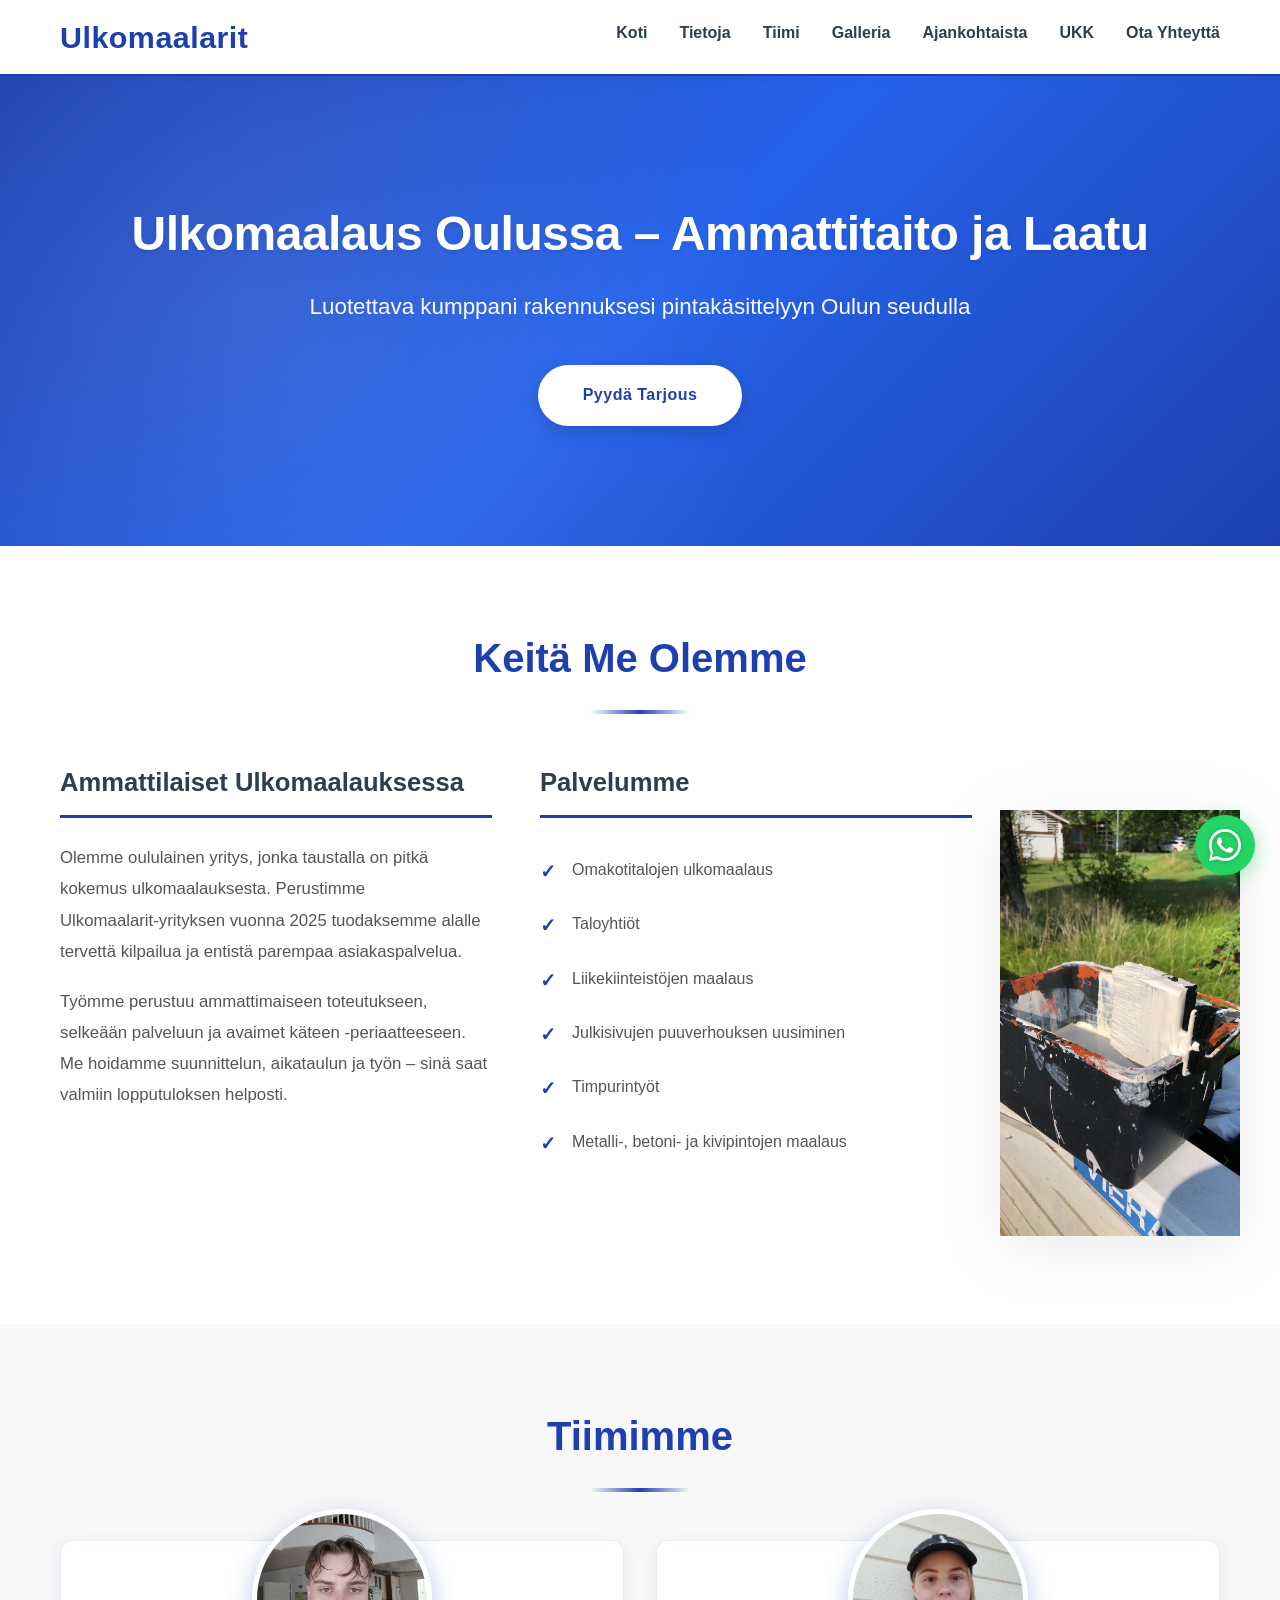
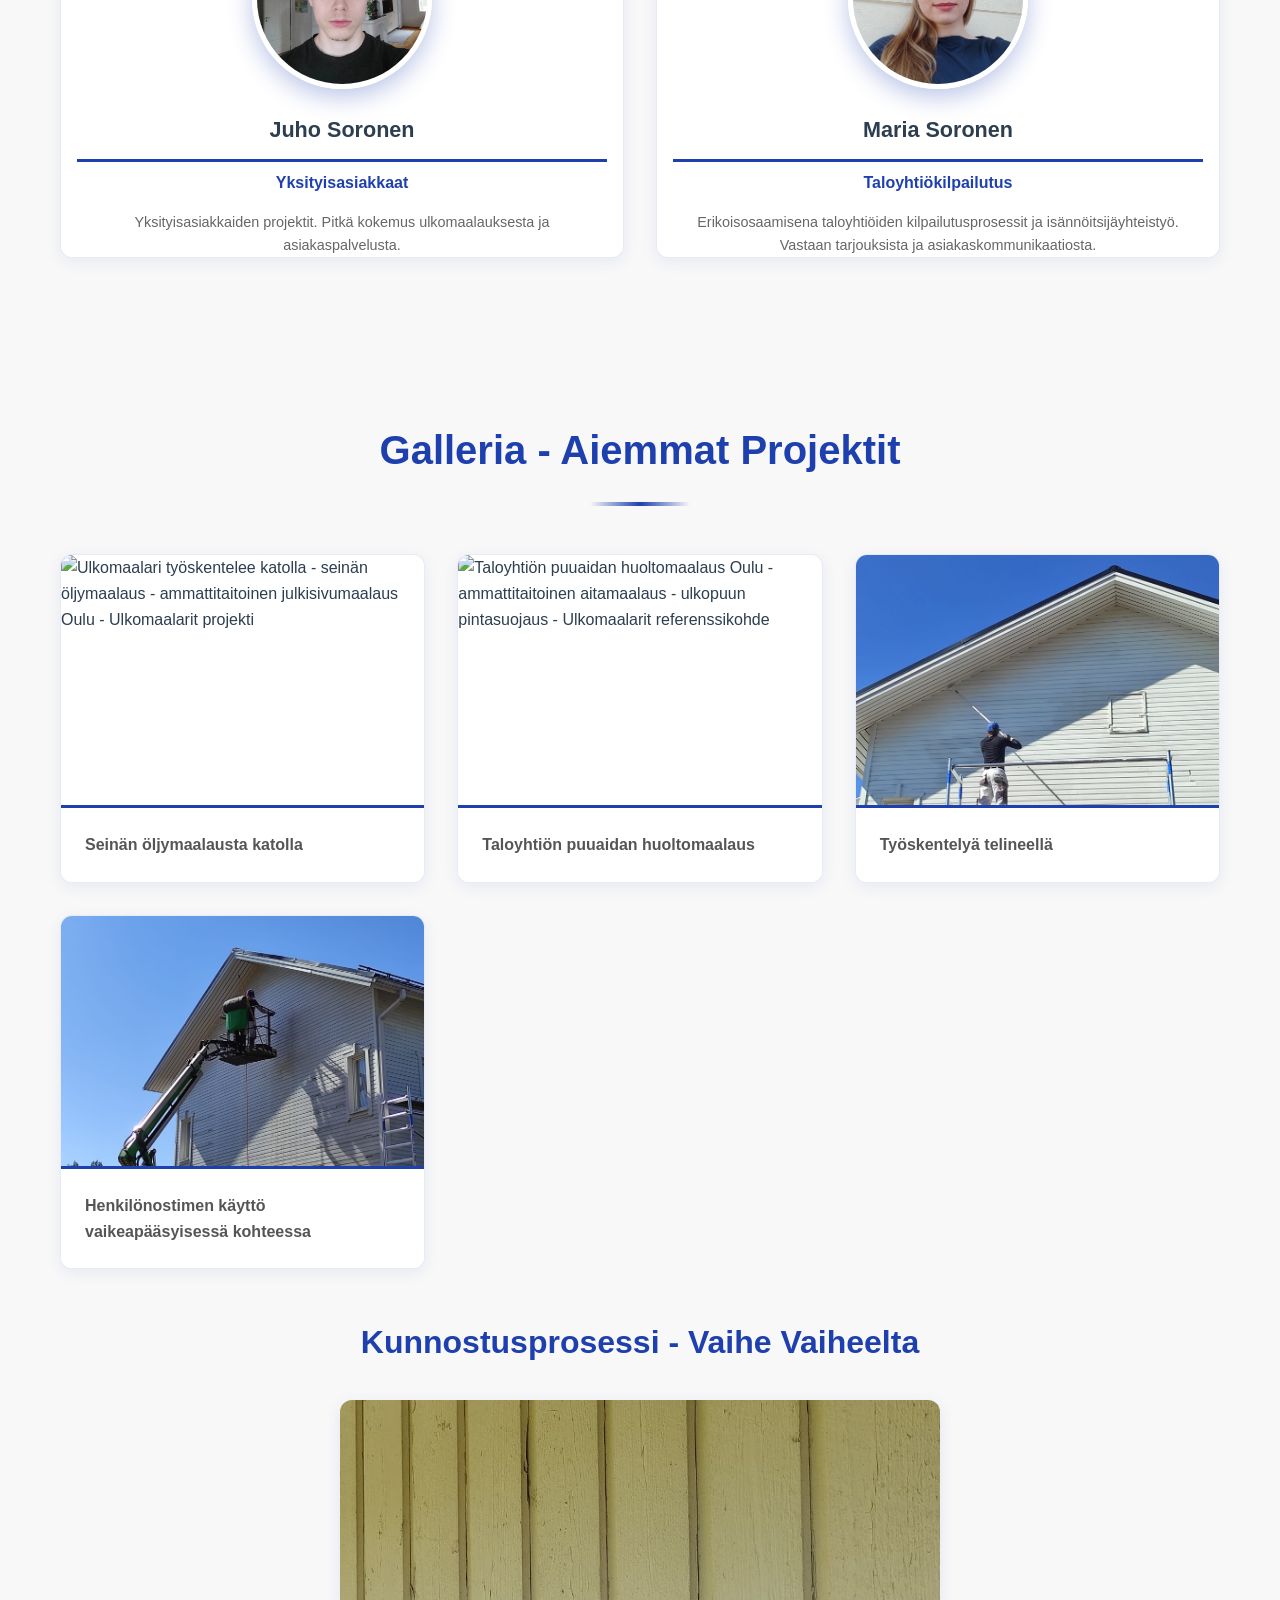
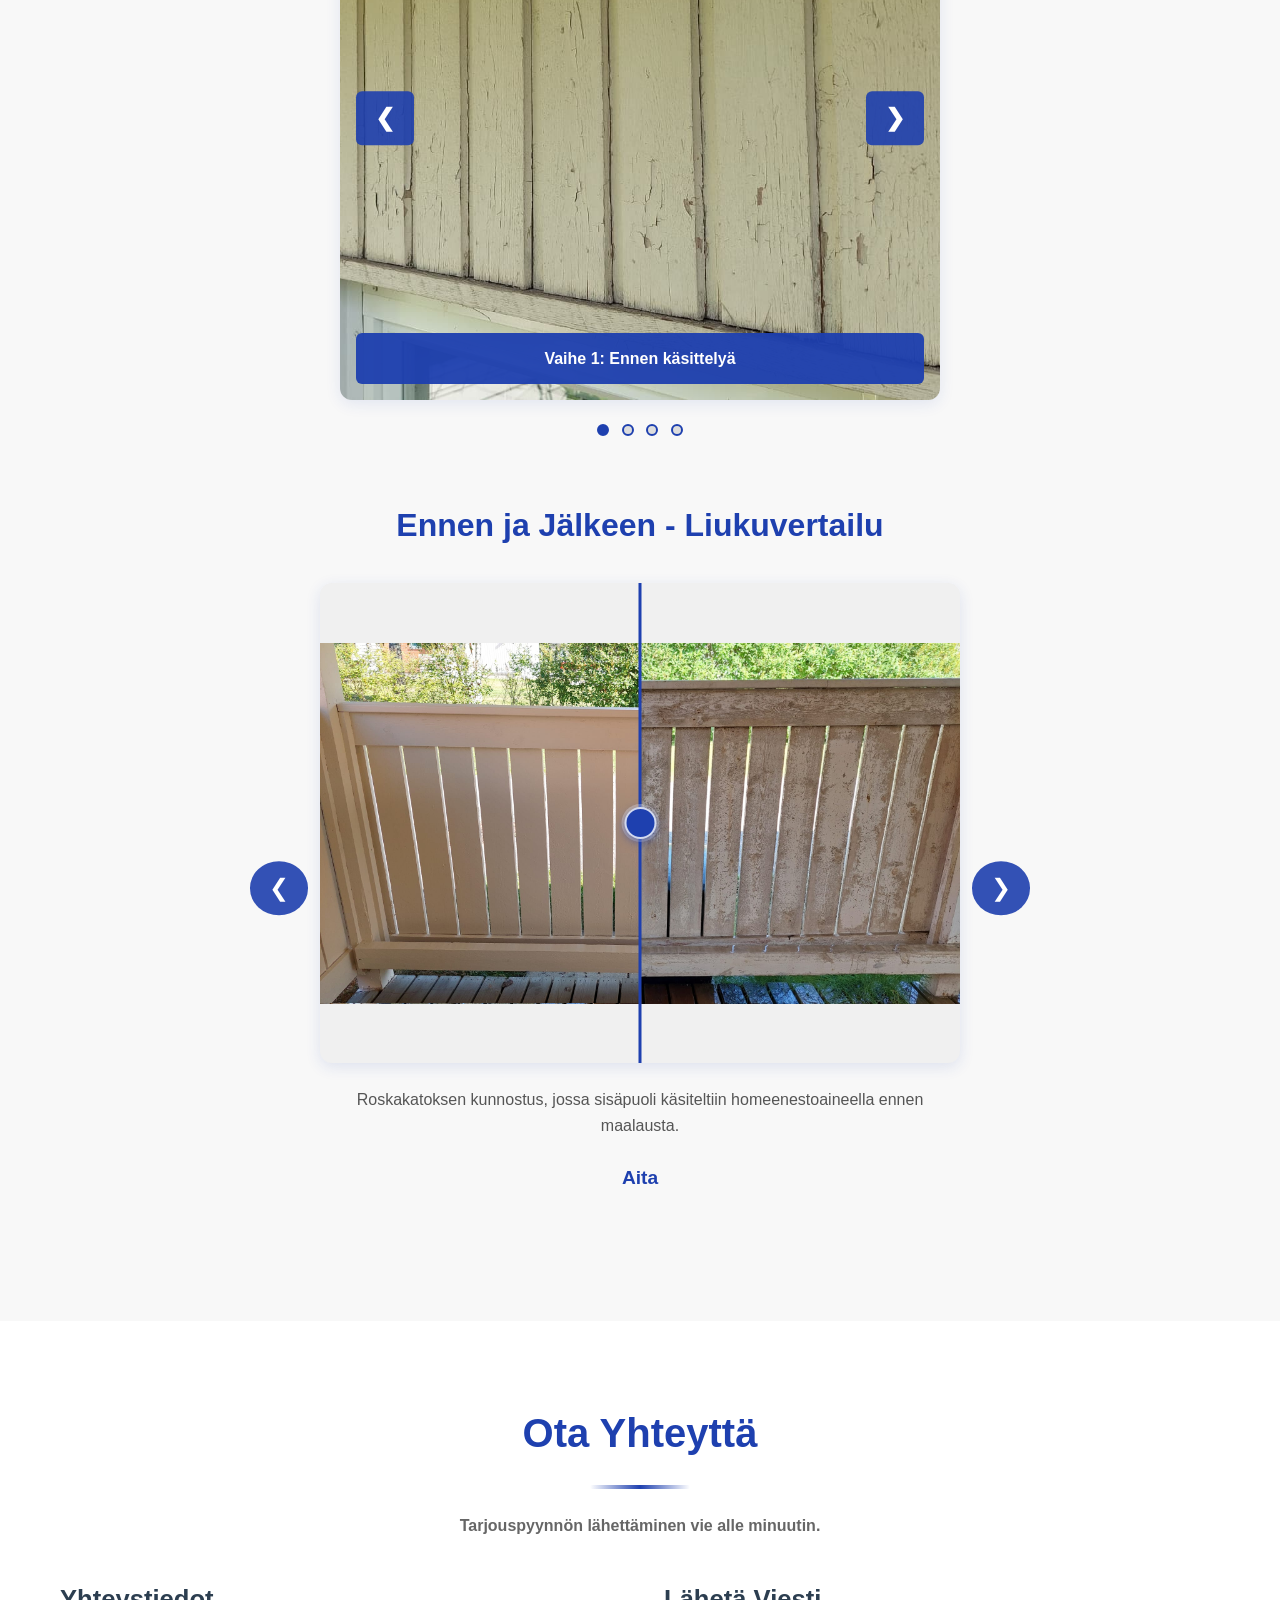
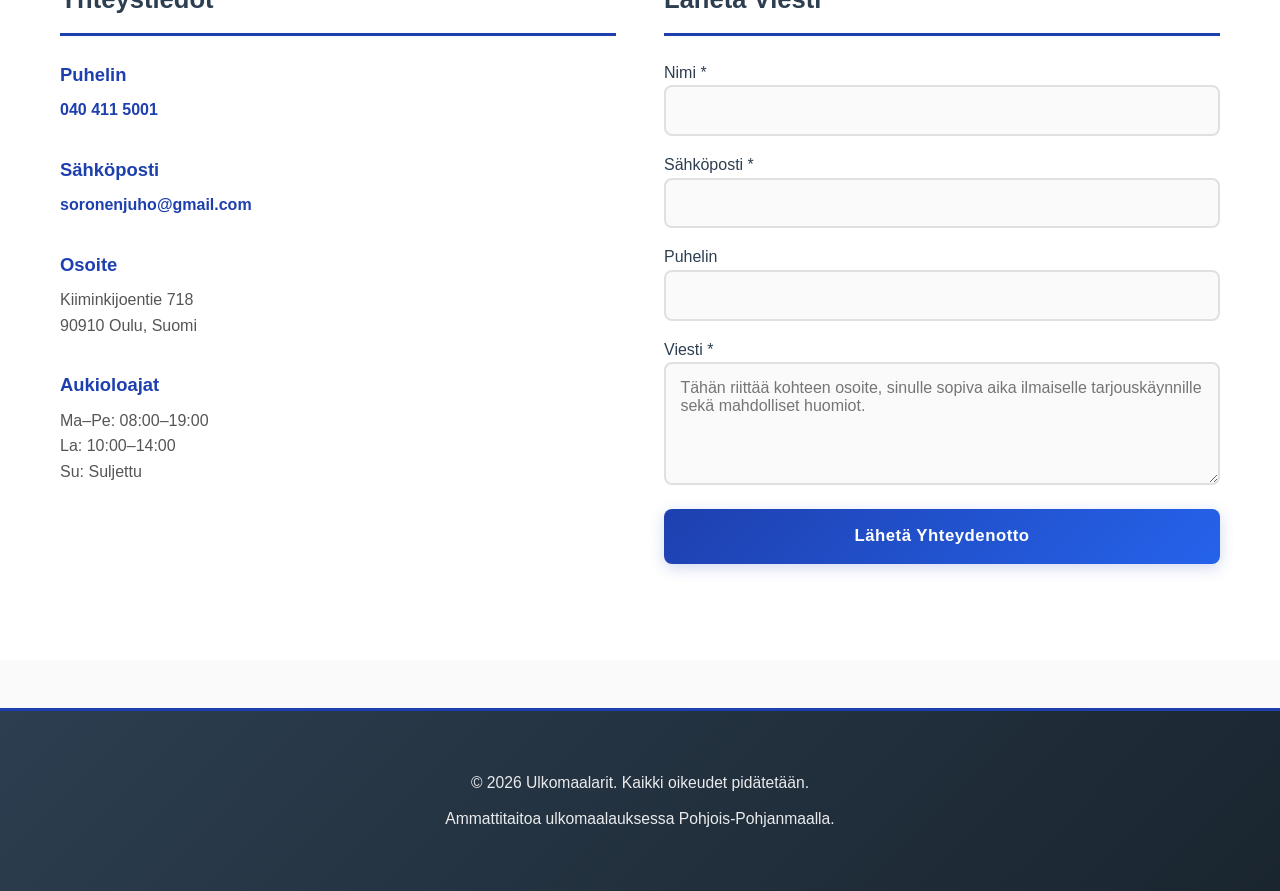
==== index.html @ e6160549 "Korjattu kirjoitusvirhe: Maalataako -> Maalaako UKK-osiossa" ====
<!DOCTYPE html>
<html lang="fi">
<head>
    <meta charset="UTF-8">
    <meta name="viewport" content="width=device-width, initial-scale=1.0">
    <title>Ulkomaalarit | Talon Maalaus Oulu | Julkisivumaalaus</title>
    <meta name="description" content="Ulkomaalarit Oulu - Ammattitaitoista ulkomaalausta omakotitaloihin ja taloyhtiöihin Oulun seudulla. Kilpailukykyiset hinnat ja laadukas työ. Pyydä ilmainen tarjous!">
    <meta name="keywords" content="ulkomaalaus, maalari Oulu, ulkomaalari, taloyhtiö maalaus, omakotitalon maalaus, julkisivumaalaus, maalauspalvelu Oulu, maalausfirma Oulu, ulkomaalaus Oulu">
    <meta name="author" content="Ulkomaalarit">
    <meta name="robots" content="index, follow, max-image-preview:large, max-snippet:-1, max-video-preview:-1">
    <meta name="google-site-verification" content="nfGGqvVDN4IOhtlA4K6mcs__LUqpLYUzoyiDHOkF2hY">
    <link rel="canonical" href="https://ulkomaalarit.fi/">
    
    <!-- Geo Meta Tags -->
    <meta name="geo.region" content="FI-17">
    <meta name="geo.placename" content="Oulu">
    <meta name="geo.position" content="65.0121;25.4651">
    <meta name="ICBM" content="65.0121, 25.4651">
    
    <!-- Open Graph Meta Tags -->
    <meta property="og:locale" content="fi_FI">
    <meta property="og:type" content="website">
    <meta property="og:title" content="Ulkomaalarit Oulu - Ammattitaitoista Ulkomaalausta">
    <meta property="og:description" content="Ammattitaitoista ulkomaalausta omakotitaloihin ja taloyhtiöihin Oulun seudulla. Kilpailukykyiset hinnat, laadukas työ. Pyydä ilmainen tarjous!">
    <meta property="og:url" content="https://ulkomaalarit.fi/">
    <meta property="og:site_name" content="Ulkomaalarit">
    <meta property="og:image" content="https://ulkomaalarit.fi/images/maalaus-maalipurkki.jpeg">
    <meta property="og:image:width" content="1200">
    <meta property="og:image:height" content="630">
    <meta property="og:image:alt" content="Ulkomaalarit - Ammattitaitoista ulkomaalausta Oulun seudulla">
    
    <!-- Twitter Card Meta Tags -->
    <meta name="twitter:card" content="summary_large_image">
    <meta name="twitter:title" content="Ulkomaalarit Oulu - Ammattitaitoista Ulkomaalausta">
    <meta name="twitter:description" content="Ammattitaitoista ulkomaalausta omakotitaloihin ja taloyhtiöihin Oulun seudulla. Kilpailukykyiset hinnat ja laadukas työ.">
    <meta name="twitter:image" content="https://ulkomaalarit.fi/images/maalaus-maalipurkki.jpeg">
    
    <link rel="icon" href="/favicon.ico">
    <link rel="icon" type="image/png" sizes="32x32" href="/favicon-32x32.png">
    <link rel="icon" type="image/png" sizes="16x16" href="/favicon-16x16.png">
    <link rel="apple-touch-icon" href="/apple-touch-icon.png">
    <link rel="manifest" href="/site.webmanifest">
    <link rel="sitemap" type="application/xml" href="/sitemap.xml">
    <link rel="stylesheet" href="styles.css">
    <script type="text/javascript" src="https://cdn.jsdelivr.net/npm/@emailjs/browser@4/dist/email.min.js"></script>

    <script type="application/ld+json">
        {
            "@context": "https://schema.org",
            "@type": "Organization",
            "name": "Ulkomaalarit",
            "url": "https://ulkomaalarit.fi/",
            "logo": "https://ulkomaalarit.fi/favicon.ico",
            "telephone": "+358404115001",
            "address": {
                "@type": "PostalAddress",
                "streetAddress": "Kiiminkijoentie 718",
                "postalCode": "90910",
                "addressLocality": "Oulu",
                "addressCountry": "FI"
            }
        }
    </script>
    
    <!-- FAQ Styles -->
    <style>
        /* Team Member Styles */
        .team-role {
            color: #1E40AF;
            font-weight: 600;
            font-size: 1rem;
            margin: 0.5rem 0;
        }
        
        .team-description {
            color: #666;
            font-size: 0.9rem;
            line-height: 1.6;
            margin-top: 1rem;
            padding: 0 1rem;
        }
        
        /* FAQ Modal Styles */
        .faq-modal {
            position: fixed;
            top: 0;
            left: 0;
            width: 100%;
            height: 100%;
            background: rgba(0, 0, 0, 0.8);
            z-index: 10000;
            display: flex;
            align-items: center;
            justify-content: center;
            padding: 20px;
            overflow-y: auto;
        }
        
        .faq-modal-content {
            position: relative;
            width: 100%;
            max-width: 900px;
            background: white;
            border-radius: 16px;
            max-height: 90vh;
            overflow-y: auto;
        }
        
        .faq-close {
            position: sticky;
            top: 0;
            right: 0;
            float: right;
            background: #1E40AF;
            color: white;
            border: none;
            font-size: 2rem;
            width: 50px;
            height: 50px;
            border-radius: 50%;
            cursor: pointer;
            margin: 20px;
            transition: all 0.3s ease;
            z-index: 1;
        }
        
        .faq-close:hover {
            background: #e67e00;
            transform: rotate(90deg);
        }
        
        .faq {
            background: white;
            padding: 2rem;
        }
        
        .faq h2 {
            text-align: center;
            color: #1a1a1a;
            font-size: 2.5rem;
            margin-bottom: 3rem;
            font-weight: 800;
        }
        
        .faq-container {
            max-width: 100%;
        }
        
        .faq-item {
            background: #f8f9fa;
            border-radius: 12px;
            margin-bottom: 1rem;
            box-shadow: 0 2px 8px rgba(0, 0, 0, 0.1);
            overflow: hidden;
            transition: all 0.3s ease;
        }
        
        .faq-item:hover {
            box-shadow: 0 4px 16px rgba(30, 64, 175, 0.2);
            transform: translateY(-2px);
        }
        
        .faq-question {
            width: 100%;
            background: #f8f9fa;
            border: none;
            padding: 1.5rem 2rem;
            text-align: left;
            cursor: pointer;
            display: flex;
            justify-content: space-between;
            align-items: center;
            font-size: 1.1rem;
            font-weight: 600;
            color: #1a1a1a;
            transition: all 0.3s ease;
        }
        
        .faq-question:hover {
            background: #fff8f0;
        }
        
        .faq-item.active .faq-question {
            background: #1E40AF;
            color: white;
        }
        
        .faq-icon {
            font-size: 1.8rem;
            font-weight: 300;
            color: #1E40AF;
            transition: transform 0.3s ease;
            min-width: 30px;
            text-align: center;
        }
        
        .faq-item.active .faq-icon {
            color: white;
            transform: rotate(180deg);
        }
        
        .faq-answer {
            max-height: 0;
            overflow: hidden;
            transition: max-height 0.4s ease, padding 0.4s ease;
            background: white;
        }
        
        .faq-item.active .faq-answer {
            max-height: 500px;
            padding: 1.5rem 2rem;
            border-top: 2px solid #1E40AF;
        }
        
        .faq-answer p {
            margin: 0;
            color: #444;
            line-height: 1.8;
            font-size: 1rem;
        }
        
        @media (max-width: 768px) {
            .faq-modal-content {
                max-height: 95vh;
            }
            
            .faq h2 {
                font-size: 2rem;
            }
            
            .faq-question {
                padding: 1.2rem 1.5rem;
                font-size: 1rem;
            }
            
            .faq-item.active .faq-answer {
                padding: 1.2rem 1.5rem;
            }
            
            .faq-close {
                width: 40px;
                height: 40px;
                font-size: 1.5rem;
                margin: 15px;
            }
        }
    </style>
    
    <!-- Schema.org Structured Data -->
    <script type="application/ld+json">
    {
      "@context": "https://schema.org",
      "@type": "ProfessionalService",
      "name": "Ulkomaalarit",
      "description": "Ulkomaalaukseen erikoistunut yritys Oulun seudulla. Tarjoamme ammattitaitoista ulkomaalausta omakotitaloihin, liikekiinteistöihin ja taloyhtiöihin.",
      "url": "https://ulkomaalarit.fi",
      "telephone": "+358404115001",
      "email": "soronenjuho@gmail.com",
      "address": {
        "@type": "PostalAddress",
                "streetAddress": "Kiiminkijoentie 718",
                "postalCode": "90910",
        "addressLocality": "Oulu",
        "addressCountry": "FI"
      },
      "geo": {
        "@type": "GeoCoordinates",
        "latitude": "65.0121",
        "longitude": "25.4651"
      },
      "areaServed": {
        "@type": "GeoCircle",
        "geoMidpoint": {
          "@type": "GeoCoordinates",
          "latitude": "65.0121",
          "longitude": "25.4651"
        },
        "geoRadius": "50000"
      },
      "priceRange": "3000-8000 EUR",
      "paymentAccepted": "Käteinen, Lasku",
      "currenciesAccepted": "EUR",
      "openingHoursSpecification": [
        {
          "@type": "OpeningHoursSpecification",
          "dayOfWeek": ["Monday", "Tuesday", "Wednesday", "Thursday", "Friday"],
          "opens": "08:00",
          "closes": "19:00"
        },
        {
          "@type": "OpeningHoursSpecification",
          "dayOfWeek": "Saturday",
          "opens": "10:00",
          "closes": "14:00"
        }
      ],
      "hasOfferCatalog": {
        "@type": "OfferCatalog",
        "name": "Maalauspalvelut",
        "itemListElement": [
          {
            "@type": "Offer",
            "price": "3000-8000",
            "priceCurrency": "EUR",
            "availability": "https://schema.org/InStock",
            "priceSpecification": {
              "@type": "PriceSpecification",
              "price": "3000-8000",
              "priceCurrency": "EUR"
            },
            "itemOffered": {
              "@type": "Service",
              "name": "Omakotitalojen ulkomaalaus",
              "description": "Ammattitaitoista ulkomaalausta omakotitaloihin. Hinta riippuu talon koosta ja pintamateriaalista. Sisältää pinnan valmistelun, pohjustuksen ja maalauksen.",
              "provider": {
                "@type": "ProfessionalService",
                "name": "Ulkomaalarit"
              }
            }
          },
          {
            "@type": "Offer",
            "availability": "https://schema.org/InStock",
            "itemOffered": {
              "@type": "Service",
              "name": "Taloyhtiöiden ulkomaalaus",
              "description": "Kilpailukykyiset tarjoukset taloyhtiöille. Osallistumme isännöitsijöiden kilpailutuksiin ja hoidamme kaikki tarvittavat dokumentit.",
              "provider": {
                "@type": "ProfessionalService",
                "name": "Ulkomaalarit"
              }
            }
          },
          {
            "@type": "Offer",
            "availability": "https://schema.org/InStock",
            "itemOffered": {
              "@type": "Service",
              "name": "Liikekiinteistöjen maalaus",
              "description": "Ulkomaalauspalvelut liikekiinteistöille. Nopea ja ammattitaitoinen toteutus.",
              "provider": {
                "@type": "ProfessionalService",
                "name": "Ulkomaalarit"
              }
            }
          },
          {
            "@type": "Offer",
            "availability": "https://schema.org/InStock",
            "itemOffered": {
              "@type": "Service",
              "name": "Julkisivujen puuverhouksen uusiminen",
              "description": "Julkisivuverhouksen uusiminen ja maalaus. Timpurintyöt ja maalaus samasta yrityksestä.",
              "provider": {
                "@type": "ProfessionalService",
                "name": "Ulkomaalarit"
              }
            }
          },
          {
            "@type": "Offer",
            "availability": "https://schema.org/InStock",
            "itemOffered": {
              "@type": "Service",
              "name": "Timpurintyöt",
              "description": "Timpurintyöt ulkomaalausprojekteissa - laudoitukset, korjaukset ja kunnostukset.",
              "provider": {
                "@type": "ProfessionalService",
                "name": "Ulkomaalarit"
              }
            }
          }
        ]
      },
      "knowsAbout": [
        "Ulkomaalaus",
        "Julkisivumaalaus",
        "Taloyhtiömaalaus",
        "Öljymaalaus",
        "Pintakäsittely",
        "Timpurintyöt",
        "Puuverhouksen uusiminen"
      ],
      "founder": {
        "@type": "Person",
        "name": "Juho Soronen"
      },
      "foundingDate": "2025",
      "slogan": "Ammattitaito ja Laatu Ulkomaalauksessa"
    }
    </script>

    <!-- FAQ Schema -->
    <script type="application/ld+json">
    {
      "@context": "https://schema.org",
      "@type": "FAQPage",
      "mainEntity": [
        {
          "@type": "Question",
          "name": "Paljonko ulkomaalaus maksaa Oulussa?",
          "acceptedAnswer": {
            "@type": "Answer",
            "text": "Omakotitalon ulkomaalaus maksaa tyypillisesti 3000-8000 euroa Oulun seudulla, riippuen talon koosta, pintamateriaalista ja työn laajuudesta. Tarjoamme kilpailukykyisiä hintoja ilman tinkimistä laadusta. Pyydä ilmainen tarjous sivustomme kautta."
          }
        },
        {
          "@type": "Question",
          "name": "Miksi valita Ulkomaalarit maalausfirmaksi?",
                    "acceptedAnswer": {
                        "@type": "Answer",
                        "text": "Kun valitset meidät, valitset kokeneet maalarit. Olemme kaikki maalanneet useita vuosia kohteita ympäri Suomen, ymmärrämme kuinka toteuttaa vaikeimmatkin projektit ja haluamme henkilökohtaisesti onnistua jokaisessa urakassa. Haluamme olla yksinkertaisesti paras vaihtoehto."
                    }
        },
        {
          "@type": "Question",
          "name": "Kuinka kauan omakotitalon ulkomaalaus kestää?",
          "acceptedAnswer": {
            "@type": "Answer",
            "text": "Keskikokoisen omakotitalon ulkomaalaus kestää tyypillisesti 3-7 päivää riippuen pintakäsittelyn tarpeesta, säästä ja talon koosta. Aikataulu sisältää pinnan valmistelun, pohjustuksen ja maalauskäsittelyt. Kerromme tarkan aikataulun tarjousvaiheessa."
          }
        },
        {
          "@type": "Question",
          "name": "Milloin on paras aika tehdä ulkomaalaus?",
          "acceptedAnswer": {
            "@type": "Answer",
            "text": "Paras aika ulkomaalaukselle on touko-syyskuu, kun lämpötila on yli +5°C ja sää on kuiva. Oulussa kesäkuusta elokuuhun on ihanteellinen ajanjakso. Varaamalla ajoissa voit varmistaa paikan haluamanasi ajankohtana."
          }
        },
        {
          "@type": "Question",
          "name": "Toimitteko Oulun ulkopuolella?",
                    "acceptedAnswer": {
                        "@type": "Answer",
                        "text": "Toimimme pääasiassa Oulun seudulla ja keskitymme noin 50 km säteelle Oulusta, mutta teemme poikkeuksia tapauskohtaisesti. Ota yhteyttä, niin katsotaan onnistuuko projekti myös kauempana."
                    }
        },
        {
          "@type": "Question",
          "name": "Onko tarjous ja mittauskäynti maksullinen?",
          "acceptedAnswer": {
            "@type": "Answer",
            "text": "Ei. Tarjoamme ilmaisen mittauskäynnin ja tarjouksen kaikille asiakkaille Oulun seudulla. Tarjouspyyntö sivustomme kautta vie vain minuutin, jonka jälkeen sovimme maksuttoman käynnin kohteeseen."
          }
        },
        {
          "@type": "Question",
          "name": "Mitä palveluita Ulkomaalarit tarjoaa?",
          "acceptedAnswer": {
            "@type": "Answer",
            "text": "Tarjoamme omakotitalojen ulkomaalausta, liikekiinteistöjen maalausta, puurakenteiden maalausta, julkisivujen puuverhouksen uusimista sekä timpurintöitä. Erikoisalaamme on ulkomaalaus Oulun seudulla, ja hoidamme kaiken pienten kohteiden suuriin projekteihin."
          }
        },
        {
          "@type": "Question",
          "name": "Maalataako Ulkomaalarit myös taloyhtiöitä?",
          "acceptedAnswer": {
            "@type": "Answer",
            "text": "Kyllä. Osallistumme mielellämme taloyhtiöiden kilpailutuksiin ja hoidamme isommatkin kohteet ammattitaidolla. Tiimimme koko on joustavasti 3-6 työntekijää projektin mukaan, joten pystymme vastaamaan sekä pieniin että suuriin projekteihin."
          }
        }
      ]
    }
    </script>
</head>
<body>
    <header class="header">
        <div class="container">
            <h1 class="logo">Ulkomaalarit</h1>
            <button class="mobile-menu-toggle" aria-label="Avaa valikko">
                <span></span>
                <span></span>
                <span></span>
            </button>
            <nav class="nav">
                <a href="#home">Koti</a>
                <a href="#about">Tietoja</a>
                <a href="#team">Tiimi</a>
                <a href="#gallery">Galleria</a>
                <a href="#" id="news-trigger">Ajankohtaista</a>
                <a href="#" id="faq-trigger">UKK</a>
                <a href="#contact">Ota Yhteyttä</a>
            </nav>
        </div>
    </header>

    <section id="home" class="hero">
        <div class="container">
            <h2>Ulkomaalaus Oulussa – Ammattitaito ja Laatu</h2>
            <p>Luotettava kumppani rakennuksesi pintakäsittelyyn Oulun seudulla</p>
            <a href="#contact" class="cta-button">Pyydä Tarjous</a>
        </div>
    </section>

    <!-- About Section -->
    <section id="about" class="about">
        <div class="container">
            <h2>Keitä Me Olemme</h2>
            <div class="about-content">
                <div>
                    <h3>Ammattilaiset Ulkomaalauksessa</h3>
                    <p>Olemme oululainen yritys, jonka taustalla on pitkä kokemus ulkomaalauksesta. Perustimme Ulkomaalarit‑yrityksen vuonna 2025 tuodaksemme alalle tervettä kilpailua ja entistä parempaa asiakaspalvelua.</p>
                    <p>Työmme perustuu ammattimaiseen toteutukseen, selkeään palveluun ja avaimet käteen ‑periaatteeseen. Me hoidamme suunnittelun, aikataulun ja työn – sinä saat valmiin lopputuloksen helposti.</p>
                </div>
                <div class="services">
                    <h3>Palvelumme</h3>
                    <ul>
                        <li>Omakotitalojen ulkomaalaus</li>
                        <li>Taloyhtiöt</li>
                        <li>Liikekiinteistöjen maalaus</li>
                        <li>Julkisivujen puuverhouksen uusiminen</li>
                        <li>Timpurintyöt</li>
                        <li>Metalli-, betoni- ja kivipintojen maalaus</li>
                    </ul>
                </div>
                <div class="paint-can">
                    <a href="#gallery">
                        <img src="images/maalaus-maalipurkki.jpeg" alt="Ammattimaalarin työkalut - ulkomaalaus Oulu - laadukkaat maalaustuotteet ja työvälineet">
                    </a>
                </div>
            </div>
        </div>
    </section>

    <!-- Team Section -->
    <section id="team" class="team">
        <div class="container">
            <h2>Tiimimme</h2>
            <div class="team-grid">
                <div class="team-member">
                    <img src="images/maalaus-juho-profiilikuva.jpeg" alt="Juho Soronen - Ulkomaalarit työmääpäällikkö - ammattimaalari Oulu - yksityisasiakkaiden ulkomaalauspalvelut">
                    <h3>Juho Soronen</h3>
                    <p class="team-role">Yksityisasiakkaat</p>
                    <p class="team-description">Yksityisasiakkaiden projektit. Pitkä kokemus ulkomaalauksesta ja asiakaspalvelusta.</p>
                </div>
                <div class="team-member">
                    <img src="images/maalaus-maria-profiilikuva.jpeg" alt="Maria Soronen - taloyhtiöiden kilpailutusasiantuntija - isännöitsijäpalvelut Oulu">
                    <h3>Maria Soronen</h3>
                    <p class="team-role">Taloyhtiökilpailutus</p>
                    <p class="team-description">Erikoisosaamisena taloyhtiöiden kilpailutusprosessit ja isännöitsijäyhteistyö. Vastaan tarjouksista ja asiakaskommunikaatiosta.</p>
                </div>
            </div>
        </div>
    </section>

    <!-- Gallery Section -->
    <section id="gallery" class="gallery">
        <div class="container">
            <h2>Galleria - Aiemmat Projektit</h2>
            <div class="gallery-grid">
                <div class="gallery-item">
                    <img src="images/maalaus-oljymalaus-katolla.jpg" alt="Ulkomaalari työskentelee katolla - seinän öljymaalaus - ammattitaitoinen julkisivumaalaus Oulu - Ulkomaalarit projekti">
                    <p>Seinän öljymaalausta katolla</p>
                </div>
                <div class="gallery-item">
                    <img src="images/maalaus-taloyhtion-aita.jpg" alt="Taloyhtiön puuaidan huoltomaalaus Oulu - ammattitaitoinen aitamaalaus - ulkopuun pintasuojaus - Ulkomaalarit referenssikohde">
                    <p>Taloyhtiön puuaidan huoltomaalaus</p>
                </div>
                <div class="gallery-item">
                    <img src="images/maalaus-tyoskentely-teline.jpeg" alt="Ulkomaalaus telinetyöskentely - ammattimainen julkisivun maalaus - työturvallisuus ulkomaalauksessa Oulu - Ulkomaalarit ammattilaiset">
                    <p>Työskentelyä telineellä</p>
                </div>
                <div class="gallery-item">
                    <img src="images/maalaus-tyoskentely-henkilonostin.jpeg" alt="Henkilönostimen käyttö ulkomaalauksessa - vaikeaselitteisten kohteiden maalaus Oulu - korkeiden julkisivujen maalauspalvelu - Ulkomaalarit erikoisosaaminen">
                    <p>Henkilönostimen käyttö vaikeapääsyisessä kohteessa</p>
                </div>
            </div>
            
            <!-- Before and After Section -->
            <h3 style="text-align: center; color: #1E40AF; font-size: 2rem; margin-top: 3rem; margin-bottom: 2rem; font-weight: 800;">Kunnostusprosessi - Vaihe Vaiheelta</h3>
            <div class="image-carousel">
                <div class="carousel-container">
                    <img src="images/maalaus-vaihe1.jpeg" alt="Ennen ulkomaalausta - julkisivun alkutila - kuluneet pintamateriaalit - ulkomaalauskunnostus Oulu vaihe 1" class="carousel-image active">
                    <img src="images/maalaus-vaihe2.jpeg" alt="Pinnan hiominen ulkomaalauksessa - julkisivun esikäsittely - pintavalmistelu maalaria varten Oulu - ammattitaitoinen pintatyö" class="carousel-image">
                    <img src="images/maalaus-vaihe3.jpeg" alt="Pohjamaalaus ulkoseinälle - julkisivun pohjustus - ammattitaitoinen maalaustyö Oulu - kestävä pintasuojaus" class="carousel-image">
                    <img src="images/maalaus-vaihe4.jpeg" alt="Valmis ulkomaalaustyö - viimeistelty julkisivu - laadukas lopputulos - ammattimaalarin työ Oulu - Ulkomaalarit referenssikohde" class="carousel-image">
                    <div class="carousel-label" id="carouselLabel">Vaihe 1: Ennen käsittelyä</div>
                </div>
                <button class="carousel-button prev" onclick="changeImage(-1)">&#10094;</button>
                <button class="carousel-button next" onclick="changeImage(1)">&#10095;</button>
                <div class="carousel-dots">
                    <span class="dot active" onclick="goToImage(0)"></span>
                    <span class="dot" onclick="goToImage(1)"></span>
                    <span class="dot" onclick="goToImage(2)"></span>
                    <span class="dot" onclick="goToImage(3)"></span>
                </div>
            </div>

            <script>
                let currentImageIndex = 0;
                const images = document.querySelectorAll('.carousel-image');
                const dots = document.querySelectorAll('.dot');
                const labels = ['Vaihe 1: Ennen käsittelyä', 'Vaihe 2: Hiomisen jälkeen', 'Vaihe 3: Pohjamaalaus', 'Vaihe 4: Viimeistelty tulos'];

                function showImage(index) {
                    if (index >= images.length) currentImageIndex = 0;
                    if (index < 0) currentImageIndex = images.length - 1;
                    
                    images.forEach(img => img.classList.remove('active'));
                    dots.forEach(dot => dot.classList.remove('active'));
                    
                    images[currentImageIndex].classList.add('active');
                    dots[currentImageIndex].classList.add('active');
                    document.getElementById('carouselLabel').textContent = labels[currentImageIndex];
                }

                function changeImage(n) {
                    currentImageIndex += n;
                    showImage(currentImageIndex);
                }

                function goToImage(n) {
                    currentImageIndex = n;
                    showImage(currentImageIndex);
                }
            </script>

            <h3 style="text-align: center; color: #1E40AF; font-size: 2rem; margin-top: 4rem; margin-bottom: 2rem; font-weight: 800;">Ennen ja Jälkeen - Liukuvertailu</h3>
            <div class="slider-carousel-wrapper">
                <div class="slider-carousel" id="sliderCarousel">
                    <div class="carousel-slider-item active" data-before="images/maalaus-aita-ennen.jpeg" data-after="images/maalaus-aita-jalkeen.jpeg" data-label="Aita">
                        <div class="before-after-slider" id="slider-0">
                            <img src="images/maalaus-aita-ennen.jpeg" alt="Ennen maalausta - roskakatoksen vanha pintamateriaali - kuluneet puuosat - homevahinko - Oulu ulkomaalauskunnostuskohde" class="img-before">
                            <img src="images/maalaus-aita-jalkeen.jpeg" alt="Jälkeen maalauksen - roskakatoksen uusi pintamaalaus - homeenestoaineella käsitelty - ammattitaitoinen ulkomaalaus Oulu - Ulkomaalarit" class="img-after">
                            <div class="slider-divider">
                                <div class="divider-line"></div>
                                <div class="divider-ball"></div>
                            </div>
                        </div>
                        <p class="slider-description">Roskakatoksen kunnostus, jossa sisäpuoli käsiteltiin homeenestoaineella ennen maalausta.</p>
                    </div>
                    <div class="carousel-slider-item" data-before="images/maalaus-julkisivulauta-ennen.jpeg" data-after="images/maalaus-julkisivulauta-jalkeen.jpeg" data-label="Julkisivulauta">
                        <div class="before-after-slider" id="slider-1">
                            <img src="images/maalaus-julkisivulauta-ennen.jpeg" alt="Ennen - vanhat kuluneet julkisivulaudat - vaurioitunut puupinta - kunnostusta tarvitseva seinä - ulkomaalausremontti Oulu" class="img-before">
                            <img src="images/maalaus-julkisivulauta-jalkeen.jpeg" alt="Jälkeen - uudet julkisivulaudat - pohjamaalattu seinä - ammattitimpurin ja maalarin yhteistyö - laadukas lopputulos Oulu Ulkomaalarit" class="img-after">
                            <div class="slider-divider">
                                <div class="divider-line"></div>
                                <div class="divider-ball"></div>
                            </div>
                        </div>
                        <p class="slider-description">Timpuri vaihtoi vanhat, kuluneet julkisivulaudat uusiin. Seinä pohjamaalattiin huolellisesti ja lopuksi maalattiin viimeinen kerros.</p>
                    </div>
                    <div class="carousel-slider-item" data-before="images/maalaus-musta-oljymalaus-ennen.jpeg" data-after="images/maalaus-musta-oljymalaus-jalkeen.jpeg" data-label="Öljymaalaus">
                        <div class="before-after-slider" id="slider-2">
                            <img src="images/maalaus-musta-oljymalaus-ennen.jpeg" alt="Ennen - liituuntunut ja hilseillään maalipinta - heltevaurioitunut ulkoseinä - pintaremontti tarve Oulu - ammattimaalarin arvio" class="img-before">
                            <img src="images/maalaus-musta-oljymalaus-jalkeen.jpeg" alt="Jälkeen - uusi öljymaalipinta - skrapattu ja pestty homepesuaineella - kestävä ammattilaatuinen ulkomaalaus Oulu - Ulkomaalarit erikoisosaaminen" class="img-after">
                            <div class="slider-divider">
                                <div class="divider-line"></div>
                                <div class="divider-ball"></div>
                            </div>
                        </div>
                        <p class="slider-description">Seinä oli maalattu helteellä noin viisi vuotta sitten, mikä johti maalin liituuntumiseen ja hilseilyyn. Pinta skrapattiin huolellisesti, pestiin homepesuaineella ja maalattiin öljymaalilla.</p>
                    </div>
                </div>
                <button class="carousel-slider-button prev" onclick="changeSliderImage(-1)">&#10094;</button>
                <button class="carousel-slider-button next" onclick="changeSliderImage(1)">&#10095;</button>
                <div class="carousel-slider-label" id="sliderLabel">Aita</div>
            </div>

            <script>
                let currentSliderIndex = 0;
                const sliderItems = document.querySelectorAll('.carousel-slider-item');
                const allSliders = document.querySelectorAll('.before-after-slider');

                function initializeSlider(slider) {
                    const afterImg = slider.querySelector('.img-after');
                    const divider = slider.querySelector('.slider-divider');
                    let isDragging = false;

                    function updateSliderPosition(clientX) {
                        const rect = slider.getBoundingClientRect();
                        const x = clientX - rect.left;
                        const percent = Math.max(0, Math.min(100, (x / rect.width) * 100));
                        
                        afterImg.style.clipPath = `inset(0 ${100 - percent}% 0 0)`;
                        divider.style.left = percent + '%';
                    }

                    slider.addEventListener('mousedown', function(e) {
                        isDragging = true;
                        slider.style.cursor = 'grabbing';
                        updateSliderPosition(e.clientX);
                    });

                    document.addEventListener('mouseup', function() {
                        if (isDragging) {
                            isDragging = false;
                            slider.style.cursor = 'grab';
                        }
                    });

                    slider.addEventListener('mousemove', function(e) {
                        if (!isDragging) return;
                        e.preventDefault();
                        updateSliderPosition(e.clientX);
                    });

                    slider.addEventListener('touchstart', function(e) {
                        isDragging = true;
                        updateSliderPosition(e.touches[0].clientX);
                    });

                    slider.addEventListener('touchmove', function(e) {
                        if (!isDragging) return;
                        e.preventDefault();
                        updateSliderPosition(e.touches[0].clientX);
                    });

                    slider.addEventListener('touchend', function() {
                        isDragging = false;
                    });

                    afterImg.style.clipPath = 'inset(0 50% 0 0)';
                }

                function showSliderImage(index) {
                    if (index >= sliderItems.length) currentSliderIndex = 0;
                    if (index < 0) currentSliderIndex = sliderItems.length - 1;

                    sliderItems.forEach(item => item.classList.remove('active'));
                    sliderItems[currentSliderIndex].classList.add('active');
                    document.getElementById('sliderLabel').textContent = sliderItems[currentSliderIndex].dataset.label;
                }

                function changeSliderImage(n) {
                    currentSliderIndex += n;
                    showSliderImage(currentSliderIndex);
                }

                // Initialize all sliders
                allSliders.forEach(slider => {
                    initializeSlider(slider);
                });
            </script>
        </div>
    </section>

    <!-- News Modal -->
    <div id="news-modal" class="faq-modal" style="display: none;">
        <div class="faq-modal-content news-modal-wide">
            <button class="faq-close news-close">&times;</button>
            <section id="news" class="news">
        <div class="container">
            <h2>Ajankohtaista</h2>
            <div class="news-grid">
                <div class="news-item">
                    <h3>Tavoitteena tuoda lisää kilpailua alalle</h3>
                    <p class="news-date">Missiomme</p>
                    <p>Tavoitteemme on tuoda lisää kilpailua alalle tarjoamalla reilua ja läpinäkyvää hinnoittelua. Laadukas ulkomaalaus ei ole, eikä sitä pitäisi hinnoitella ylellisyytenä.</p>
                </div>
                <div class="news-item">
                    <h3>Miten tarjoamme kilpailukykyisen hinnan?</h3>
                    <p class="news-date">Yritysmallimme</p>
                    <p>Uudenlainen yritysmallimme pohjautuu kevyeen organisaatioon ilman kalliita toimistotiloja tai raskasta hallinnollista taakkaa. Toimimme suorassa yhteydessä asiakkaisiin, mikä vähentää välikäsiä ja turhaa byrokratiaa. Kokenut maalaustahtimme ja välitön kommunikointi asiakkalta maalarille mahdollistaa nopean reagoinnin ja kilpailukykyisen hinnoittelun tinkimättä työn laadusta tai ammattitaidosta.</p>
                </div>
                <div class="news-item">
                    <h3>Joustava tiimimme</h3>
                    <p class="news-date">Kapasiteetti</p>
                    <p>Toimimme 2–6 työntekijän välillä riippuen montako kohdetta hoidamme yhtaikaisesti. Omakotitalokohde vaatii 2 maalaria, kun isompi taloyhtiö voi vaatia kaikkien tekijöiden yhteistyön. Tämä joustavuus mahdollistaa että voimme joko suorittaa monta keskikokoista urakkaa samaan aikaan, tai sitten yhden suuren projektin nopean ja suunnitelmallisen läpiviennin kerralla.</p>
                </div>
            </div>
        </div>
    </section>
        </div>
    </div>

    <!-- FAQ Modal -->
    <div id="faq-modal" class="faq-modal" style="display: none;">
        <div class="faq-modal-content">
            <button class="faq-close">&times;</button>
            <section id="faq" class="faq">
        <div class="container">
            <h2>Usein Kysytyt Kysymykset</h2>
            <div class="faq-container">
                <div class="faq-item">
                    <button class="faq-question">
                        <span>Paljonko ulkomaalaus maksaa Oulussa?</span>
                        <span class="faq-icon">+</span>
                    </button>
                    <div class="faq-answer">
                        <p>Omakotitalon ulkomaalaus maksaa yleensä 3000-8000 euroa. Lopullinen hinta määräytyy talon koon, pintojen kunnon ja tarvittavien esitöiden mukaan. Käymme mielellämme paikan päällä arvioimassa kohteen ja annamme tarkan hinnan.</p>
                    </div>
                </div>
                <div class="faq-item">
                    <button class="faq-question">
                        <span>Miksi valita Ulkomaalarit maalausfirmaksi?</span>
                        <span class="faq-icon">+</span>
                    </button>
                    <div class="faq-answer">
                        <p>Kun valitset meidät, valitset kokeneet maalarit. Olemme kaikki maalanneet useita vuosia kohteita ympäri Suomen, ymmärrämme kuinka toteuttaa vaikeimmatkin projektit ja haluamme henkilökohtaisesti onnistua jokaisessa urakassa. Haluamme olla yksinkertaisesti paras vaihtoehto.</p>
                    </div>
                </div>
                <div class="faq-item">
                    <button class="faq-question">
                        <span>Kannattaako tiilitalo maalata?</span>
                        <span class="faq-icon">+</span>
                    </button>
                    <div class="faq-answer">
                        <p>Yleensä ei. Tiiliseinä on lähes huoltovapaa, mutta maalaus muuttaa sen maalipinnaksi, joka vaatii jatkossa huoltomaalauksen noin 10–15 vuoden välein. Ellei tähän ole erityistä tarvetta, ei kannata. Harkitse muita vaihtoehtoja, kuten puhdistusta ja suojausta.</p>
                    </div>
                </div>
                <div class="faq-item">
                    <button class="faq-question">
                        <span>Kuinka kauan omakotitalon ulkomaalaus kestää?</span>
                        <span class="faq-icon">+</span>
                    </button>
                    <div class="faq-answer">
                        <p>Keskikokoisen omakotitalon maalaus kestää yleensä noin viikon, riippuen pintojen kunnosta ja sääolosuhteista. Aikataulu sisältää esityöt, pohjustuksen ja maalauksen. Kerromme tarkan arvion, kun olemme nähneet kohteen.</p>
                    </div>
                </div>
                <div class="faq-item">
                    <button class="faq-question">
                        <span>Milloin on paras aika tehdä ulkomaalaus?</span>
                        <span class="faq-icon">+</span>
                    </button>
                    <div class="faq-answer">
                        <p>Paras aika ulkomaalaukselle Oulussa on kesä-elokuu. Maalaustyö vaatii lämpimän (yli +5°C) ja kuivan sään, jotta lopputulos on kestävä. Sesonki täyttyy nopeasti, joten suosittelemme varaamaan ajoissa.</p>
                    </div>
                </div>
                <div class="faq-item">
                    <button class="faq-question">
                        <span>Toimitteko Oulun ulkopuolella?</span>
                        <span class="faq-icon">+</span>
                    </button>
                    <div class="faq-answer">
                        <p>Toimimme pääasiassa Oulun seudulla ja keskitymme noin 50 km säteelle Oulusta, mutta teemme poikkeuksia tapauskohtaisesti. Ota yhteyttä, niin katsotaan onnistuuko projekti myös kauempana.</p>
                    </div>
                </div>
                <div class="faq-item">
                    <button class="faq-question">
                        <span>Onko tarjous ja mittauskäynti maksullinen?</span>
                        <span class="faq-icon">+</span>
                    </button>
                    <div class="faq-answer">
                        <p>Ei. Tarjoamme ilmaisen mittauskäynnin ja tarjouksen kaikille asiakkaillemme. Ota yhteyttä sivustomme kautta tai soittamalla, niin sovimme käynnin.</p>
                    </div>
                </div>
                <div class="faq-item">
                    <button class="faq-question">
                        <span>Mitä palveluita Ulkomaalarit tarjoaa?</span>
                        <span class="faq-icon">+</span>
                    </button>
                    <div class="faq-answer">
                        <p>Tarjoamme omakotitalojen ja liikekiinteistöjen ulkomaalausta, puurakenteiden maalausta sekä julkisivujen puuverhouksen uusimista. Lisäksi hoidamme tarvittavat timpurityöt. Palvelemme niin pieniä kuin suuria projekteja.</p>
                    </div>
                </div>
                <div class="faq-item">
                    <button class="faq-question">
                        <span>Maalaako Ulkomaalarit myös taloyhtiöitä?</span>
                        <span class="faq-icon">+</span>
                    </button>
                    <div class="faq-answer">
                        <p>Kyllä. Osallistumme mielellämme taloyhtiöiden kilpailutuksiin. Tiimimme koko on joustavasti 3-6 työntekijää projektin mukaan, joten pystymme hoitamaan myös isommat kohteet ammattitaidolla.</p>
                    </div>
                </div>
            </div>
        </div>
    </section>
        </div>
    </div>

    <!-- Contact Section -->
    <section id="contact" class="contact">
        <div class="container">
            <h2>Ota Yhteyttä</h2>
            <p style="margin: -1.5rem 0 2.5rem; text-align: center; color: #666; font-weight: 600;">Tarjouspyynnön lähettäminen vie alle minuutin.</p>
            <div class="contact-content">
                <div class="contact-info">
                    <h3>Yhteystiedot</h3>
                    <div class="info-item">
                        <h4>Puhelin</h4>
                        <p><a href="tel:0404115001">040 411 5001</a></p>
                    </div>
                    <div class="info-item">
                        <h4>Sähköposti</h4>
                        <p><a href="mailto:soronenjuho@gmail.com">soronenjuho@gmail.com</a></p>
                    </div>
                    <div class="info-item">
                        <h4>Osoite</h4>
                        <p>Kiiminkijoentie 718<br>90910 Oulu, Suomi</p>
                    </div>
                    <div class="info-item">
                        <h4>Aukioloajat</h4>
                        <p>Ma–Pe: 08:00–19:00<br>La: 10:00–14:00<br>Su: Suljettu</p>
                    </div>
                </div>
                <div class="contact-form">
                    <h3>Lähetä Viesti</h3>
                    <form id="contact-form">
                        <div class="form-group">
                            <label for="name">Nimi *</label>
                            <input type="text" id="name" name="from_name" required>
                        </div>
                        <div class="form-group">
                            <label for="email">Sähköposti *</label>
                            <input type="email" id="email" name="reply_to" required>
                        </div>
                        <div class="form-group">
                            <label for="phone">Puhelin</label>
                            <input type="tel" id="phone" name="phone">
                        </div>
                        <div class="form-group">
                            <label for="message">Viesti *</label>
                            <textarea id="message" name="message" rows="5" required placeholder="Tähän riittää kohteen osoite, sinulle sopiva aika ilmaiselle tarjouskäynnille sekä mahdolliset huomiot."></textarea>
                        </div>
                        <button type="submit" class="submit-button">Lähetä Yhteydenotto</button>
                    </form>
                    <div id="form-status" style="margin-top: 1rem; text-align: center; font-weight: bold;"></div>
                </div>
            </div>
        </div>
    </section>

    <!-- Footer -->
    <footer class="footer">
        <div class="container">
            <p>&copy; 2026 Ulkomaalarit. Kaikki oikeudet pidätetään.</p>
            <p>Ammattitaitoa ulkomaalauksessa Pohjois-Pohjanmaalla.</p>
        </div>
    </footer>

    <!-- WhatsApp Button -->
    <a href="https://wa.me/358404115001" class="whatsapp-button" target="_blank" rel="noopener noreferrer" aria-label="Ota yhteyttä WhatsAppissa">
        <svg viewBox="0 0 32 32" width="32" height="32">
            <path fill="currentColor" d="M16 0C7.164 0 0 7.164 0 16c0 2.824.736 5.488 2.024 7.784L0 32l8.408-2.008A15.926 15.926 0 0016 32c8.836 0 16-7.164 16-16S24.836 0 16 0zm0 29.333c-2.588 0-5.088-.74-7.244-2.132l-.52-.308-5.396 1.288 1.44-5.144-.336-.536A13.24 13.24 0 012.667 16c0-7.364 5.969-13.333 13.333-13.333S29.333 8.636 29.333 16 23.364 29.333 16 29.333zm7.308-9.977c-.4-.2-2.368-1.168-2.736-1.3-.368-.136-.636-.2-.904.2-.268.4-1.036 1.3-1.268 1.568-.236.268-.468.3-.868.1-.4-.2-1.688-.62-3.216-1.984-1.188-1.06-1.988-2.368-2.22-2.768-.236-.4-.024-.616.176-.816.18-.18.4-.468.6-.704.2-.232.268-.4.4-.668.136-.268.068-.5-.032-.7-.1-.2-.904-2.176-1.24-2.98-.328-.78-.66-.676-.904-.688-.232-.012-.5-.016-.768-.016s-.7.1-1.068.5c-.368.4-1.4 1.368-1.4 3.336s1.432 3.868 1.632 4.136c.2.268 2.824 4.312 6.844 6.048.956.416 1.704.664 2.288.848.96.304 1.836.26 2.528.156.772-.116 2.368-.968 2.7-1.904.336-.936.336-1.74.236-1.904-.1-.168-.368-.268-.768-.468z"/>
        </svg>
    </a>

    <script>
        // Mobile menu toggle
        const mobileMenuToggle = document.querySelector('.mobile-menu-toggle');
        const nav = document.querySelector('.nav');
        
        mobileMenuToggle.addEventListener('click', function() {
            nav.classList.toggle('active');
            mobileMenuToggle.classList.toggle('active');
            document.body.classList.toggle('menu-open');
        });

        // Close menu when clicking a link
        document.querySelectorAll('.nav a').forEach(link => {
            link.addEventListener('click', function() {
                nav.classList.remove('active');
                mobileMenuToggle.classList.remove('active');
                document.body.classList.remove('menu-open');
            });
        });

        // Close menu when clicking outside
        document.addEventListener('click', function(event) {
            if (!event.target.closest('.header')) {
                nav.classList.remove('active');
                mobileMenuToggle.classList.remove('active');
                document.body.classList.remove('menu-open');
            }
        });

        // EmailJS initialization and form handling
        (function() {
            emailjs.init('Ti9JB9Yr26bA83G8H'); // EmailJS Public Key
        })();

        document.getElementById('contact-form').addEventListener('submit', function(event) {
            event.preventDefault();
            
            const statusDiv = document.getElementById('form-status');
            const submitButton = this.querySelector('.submit-button');
            
            submitButton.disabled = true;
            submitButton.textContent = 'Lähetetään...';
            statusDiv.textContent = '';
            
            emailjs.sendForm('service_jnk4vj7', 'template_fvj1nyk', this)
                .then(function() {
                    statusDiv.style.color = '#28a745';
                    statusDiv.textContent = 'Viesti lähetetty onnistuneesti! Otamme yhteyttä pian.';
                    document.getElementById('contact-form').reset();
                    submitButton.disabled = false;
                    submitButton.textContent = 'Lähetä Yhteydenotto';
                }, function(error) {
                    statusDiv.style.color = '#dc3545';
                    statusDiv.textContent = 'Viestin lähetys epäonnistui. Yritä uudelleen tai soita meille.';
                    submitButton.disabled = false;
                    submitButton.textContent = 'Lähetä Yhteydenotto';
                    console.error('EmailJS error:', error);
                });
        });

        // FAQ Accordion functionality
        document.querySelectorAll('.faq-question').forEach(button => {
            button.addEventListener('click', () => {
                const faqItem = button.parentElement;
                const isActive = faqItem.classList.contains('active');
                
                // Close all FAQ items
                document.querySelectorAll('.faq-item').forEach(item => {
                    item.classList.remove('active');
                    item.querySelector('.faq-icon').textContent = '+';
                });
                
                // Open clicked item if it wasn't active
                if (!isActive) {
                    faqItem.classList.add('active');
                    button.querySelector('.faq-icon').textContent = '−';
                }
            });
        });

        // FAQ Modal functionality
        const faqModal = document.getElementById('faq-modal');
        const faqTrigger = document.getElementById('faq-trigger');
        const faqClose = document.querySelector('#faq-modal .faq-close');
        
        if (faqTrigger) {
            faqTrigger.addEventListener('click', (e) => {
                e.preventDefault();
                faqModal.style.display = 'flex';
                document.body.style.overflow = 'hidden';
            });
        }
        
        if (faqClose) {
            faqClose.addEventListener('click', () => {
                faqModal.style.display = 'none';
                document.body.style.overflow = 'auto';
            });
        }
        
        // Close modal when clicking outside
        faqModal.addEventListener('click', (e) => {
            if (e.target === faqModal) {
                faqModal.style.display = 'none';
                document.body.style.overflow = 'auto';
            }
        });

        // News Modal functionality
        const newsModal = document.getElementById('news-modal');
        const newsTrigger = document.getElementById('news-trigger');
        const newsClose = document.querySelector('.news-close');
        
        if (newsTrigger) {
            newsTrigger.addEventListener('click', (e) => {
                e.preventDefault();
                newsModal.style.display = 'flex';
                document.body.style.overflow = 'hidden';
            });
        }
        
        if (newsClose) {
            newsClose.addEventListener('click', () => {
                newsModal.style.display = 'none';
                document.body.style.overflow = 'auto';
            });
        }
        
        // Close news modal when clicking outside
        newsModal.addEventListener('click', (e) => {
            if (e.target === newsModal) {
                newsModal.style.display = 'none';
                document.body.style.overflow = 'auto';
            }
        });
    </script>
</body>
</html>
---- styles.css ----
/* News modal wider style */
.news-modal-wide {
    max-width: 1200px !important;
}
* { margin: 0; padding: 0; box-sizing: border-box; }
body { font-family: 'Segoe UI', Tahoma, Geneva, sans-serif; line-height: 1.6; color: #2c3e50; background: #fafafa; }
.container { max-width: 1200px; margin: 0 auto; padding: 0 20px; }

/* Header */
.header { background: #ffffff; box-shadow: 0 2px 8px rgba(30, 64, 175, 0.08); position: sticky; top: 0; z-index: 100; border-bottom: 2px solid #1E40AF; }
.header .container { display: flex; justify-content: space-between; align-items: center; padding: 0.8rem 20px; }
.logo { color: #1E40AF; font-size: 1.9rem; font-weight: 900; letter-spacing: 0.5px; }
.nav { display: flex; gap: 2rem; }
.nav a { text-decoration: none; color: #2c3e50; font-weight: 600; transition: all 0.3s; border-bottom: 3px solid transparent; padding-bottom: 0.3rem; }
.nav a:hover { color: #1E40AF; border-bottom-color: #1E40AF; }

/* Hero */
.hero { background: linear-gradient(135deg, #1E40AF 0%, #2563EB 50%, #1E40AF 100%); color: #fff; padding: 120px 20px; text-align: center; position: relative; overflow: hidden; }
.hero::before { content: ''; position: absolute; top: 0; left: 0; right: 0; bottom: 0; background: radial-gradient(circle at 20% 50%, rgba(255,255,255,0.1) 0%, transparent 50%); pointer-events: none; }
.hero .container { position: relative; z-index: 1; }
.hero h2 { font-size: 3rem; margin-bottom: 1rem; font-weight: 900; letter-spacing: -0.5px; text-shadow: 0 2px 4px rgba(0,0,0,0.1); }
.hero p { font-size: 1.4rem; margin-bottom: 2.5rem; font-weight: 500; opacity: 0.98; }
.cta-button { display: inline-block; background: #fff; color: #1E40AF; padding: 1.1rem 2.8rem; text-decoration: none; border-radius: 50px; font-weight: 700; transition: all 0.3s cubic-bezier(0.34, 1.56, 0.64, 1); box-shadow: 0 6px 20px rgba(0,0,0,0.15); letter-spacing: 0.5px; }
.cta-button:hover { transform: translateY(-4px); box-shadow: 0 10px 28px rgba(0,0,0,0.2); }

/* Sections */
.about, .contact { padding: 80px 20px; background: #ffffff; }
.team, .gallery { padding: 80px 20px; background: #f8f8f8; }
.about h2, .team h2, .gallery h2, .contact h2 { color: #1E40AF; font-size: 2.5rem; margin-bottom: 3rem; text-align: center; font-weight: 800; position: relative; padding-bottom: 1.5rem; }
.about h2::after, .team h2::after, .gallery h2::after, .contact h2::after { content: ''; position: absolute; bottom: 0; left: 50%; transform: translateX(-50%); width: 100px; height: 4px; background: linear-gradient(to right, transparent, #1E40AF, transparent); border-radius: 2px; }

/* About */
.about-content { display: grid; grid-template-columns: 1fr 1fr 200px; gap: 3rem; align-items: start; }
.about-content h3, .services h3 { color: #2c3e50; font-size: 1.6rem; margin-bottom: 1.5rem; border-bottom: 3px solid #1E40AF; padding-bottom: 0.8rem; font-weight: 700; }
.about-content p { margin-bottom: 1.2rem; font-size: 1.05rem; line-height: 1.85; color: #555; }
.services ul { list-style: none; }
.services li { padding: 0.9rem 0 0.9rem 2rem; position: relative; color: #555; font-weight: 500; }
.services li:before { content: "✓"; position: absolute; left: 0; color: #1E40AF; font-weight: 900; font-size: 1.2rem; }


/* Paint Can Decoration */
.paint-can { display: flex; align-items: flex-start; justify-content: center; padding-top: 3rem; }
.paint-can a { display: block; cursor: pointer; }
.paint-can img { width: 240px; height: auto; filter: drop-shadow(0 10px 30px rgba(0, 0, 0, 0.08)); transition: transform 0.3s ease; }
.paint-can img:hover { transform: scale(1.05); }

/* Team */
.team-grid { display: grid; grid-template-columns: repeat(auto-fit, minmax(280px, 1fr)); gap: 2rem; }
.team-member { background: #ffffff; border-radius: 12px; overflow: visible; box-shadow: 0 4px 15px rgba(30, 64, 175, 0.08); text-align: center; transition: all 0.3s cubic-bezier(0.34, 1.56, 0.64, 1); border: 1px solid rgba(30, 64, 175, 0.1); padding-top: 2rem; }
.team-member:hover { transform: translateY(-8px); box-shadow: 0 12px 25px rgba(30, 64, 175, 0.15); border-color: #1E40AF; }
.team-member img { width: 180px; height: 180px; object-fit: cover; display: block; margin: -4rem auto 0; border-radius: 50%; border: 5px solid #ffffff; box-shadow: 0 8px 25px rgba(30, 64, 175, 0.3); transition: all 0.3s ease; }
.team-member img:hover { transform: scale(1.05); box-shadow: 0 12px 35px rgba(30, 64, 175, 0.4); }
.team-member h3 { color: #2c3e50; font-size: 1.35rem; margin: 1.5rem 1rem 0.5rem; border-bottom: 3px solid #1E40AF; padding-bottom: 0.7rem; font-weight: 700; }
.team-member ul { list-style: none; padding: 0 1rem 1.5rem; color: #555; font-size: 0.98rem; }
.team-member li { padding: 0.6rem 0; font-weight: 500; }
.team-member li:before { content: "•"; color: #1E40AF; font-weight: 900; margin-right: 0.7rem; }
.team-email { color: #1E40AF; text-decoration: none; transition: all 0.3s; font-weight: 700; }
.team-email:hover { text-decoration: underline; }

/* Gallery */
.gallery-grid { display: grid; grid-template-columns: repeat(auto-fit, minmax(300px, 1fr)); gap: 2rem; }
.gallery-item { background: #ffffff; border-radius: 12px; overflow: hidden; box-shadow: 0 4px 15px rgba(30, 64, 175, 0.08); transition: all 0.3s cubic-bezier(0.34, 1.56, 0.64, 1); border: 1px solid rgba(30, 64, 175, 0.1); }
.gallery-item:hover { transform: translateY(-8px); box-shadow: 0 12px 25px rgba(30, 64, 175, 0.15); border-color: #1E40AF; }
.gallery-item img { width: 100%; height: 250px; object-fit: cover; display: block; }
.gallery-item p { padding: 1.5rem; color: #555; font-weight: 600; border-top: 3px solid #1E40AF; background: #ffffff; }

/* Before and After */
.before-after-grid { display: grid; grid-template-columns: repeat(auto-fit, minmax(300px, 1fr)); gap: 2rem; }
.before-after-item { background: #ffffff; border-radius: 12px; overflow: hidden; box-shadow: 0 4px 15px rgba(30, 64, 175, 0.08); border: 1px solid rgba(30, 64, 175, 0.1); }
.before-after-container { position: relative; width: 100%; padding-bottom: 100%; overflow: hidden; }
.before-after-container img { position: absolute; top: 0; left: 0; width: 100%; height: 100%; object-fit: cover; }
.after-image { clip-path: inset(0 0 0 50%); }
.label { position: absolute; font-weight: 700; font-size: 0.95rem; color: #fff; text-shadow: 0 2px 4px rgba(0,0,0,0.3); padding: 0.5rem 1rem; z-index: 10; background: rgba(30, 64, 175, 0.9); border-radius: 4px; }
.before-label { bottom: 1rem; left: 1rem; }
.after-label { bottom: 1rem; right: 1rem; }

/* Image Carousel */
.image-carousel { position: relative; max-width: 600px; margin: 0 auto 3rem; }
.carousel-container { position: relative; width: 100%; padding-bottom: 100%; background: #f0f0f0; border-radius: 12px; overflow: hidden; box-shadow: 0 4px 15px rgba(30, 64, 175, 0.1); }
.carousel-image { position: absolute; top: 0; left: 0; width: 100%; height: 100%; object-fit: cover; opacity: 0; transition: opacity 0.5s ease; }
.carousel-image.active { opacity: 1; }
.carousel-label { position: absolute; bottom: 1rem; left: 1rem; right: 1rem; background: rgba(30, 64, 175, 0.95); color: #fff; padding: 0.8rem 1.2rem; border-radius: 6px; font-weight: 700; font-size: 1rem; text-align: center; z-index: 5; }
.carousel-button { position: absolute; top: 50%; transform: translateY(-50%); background: rgba(30, 64, 175, 0.9); color: #fff; border: none; padding: 0.8rem 1.2rem; font-size: 1.5rem; cursor: pointer; border-radius: 6px; transition: all 0.3s; z-index: 10; font-weight: bold; }
.carousel-button:hover { background: #1E40AF; transform: translateY(-50%) scale(1.1); }
.carousel-button.prev { left: 1rem; }
.carousel-button.next { right: 1rem; }
.carousel-dots { display: flex; justify-content: center; gap: 0.8rem; margin-top: 1.5rem; }
.dot { width: 12px; height: 12px; border-radius: 50%; background: #ddd; cursor: pointer; transition: all 0.3s; border: 2px solid #1E40AF; }
.dot.active { background: #1E40AF; }
.dot:hover { transform: scale(1.2); }

/* Before and After Slider */
.slider-carousel-wrapper { position: relative; max-width: 800px; margin: 0 auto 3rem; padding: 0 80px; }
.slider-carousel { position: relative; width: 100%; }
.carousel-slider-item { display: none; }
.carousel-slider-item.active { display: block; }
.before-after-slider { position: relative; width: 100%; aspect-ratio: 4 / 3; overflow: hidden; border-radius: 12px; box-shadow: 0 4px 15px rgba(30, 64, 175, 0.12); cursor: grab; user-select: none; background: #f0f0f0; touch-action: none; }
.before-after-slider:active { cursor: grabbing; }
.img-before, .img-after { position: absolute; top: 0; left: 0; width: 100%; height: 100%; object-fit: contain; pointer-events: none; }
.img-before { z-index: 1; }
.img-after { z-index: 2; }
.slider-divider { position: absolute; top: 0; left: 50%; width: 3px; height: 100%; background: #1E40AF; z-index: 3; pointer-events: none; transform: translateX(-50%); transition: left 0.05s ease-out; }
.divider-line { width: 100%; height: 100%; background: #1E40AF; }
.divider-ball { position: absolute; top: 50%; left: 50%; transform: translate(-50%, -50%); width: 32px; height: 32px; background: #1E40AF; border-radius: 50%; box-shadow: 0 3px 10px rgba(30, 64, 175, 0.6), 0 0 0 3px rgba(255, 255, 255, 0.3); border: 2px solid rgba(255, 255, 255, 0.8); }
.carousel-slider-button { position: absolute; top: 50%; transform: translateY(-50%); background: rgba(30, 64, 175, 0.9); color: white; border: none; padding: 0.8rem 1.2rem; font-size: 1.5rem; border-radius: 50%; cursor: pointer; transition: all 0.3s; z-index: 10; }
.carousel-slider-button.prev { left: 10px; }
.carousel-slider-button.next { right: 10px; }
.carousel-slider-button:hover { background: #1E40AF; transform: translateY(-50%) scale(1.1); }
.carousel-slider-label { text-align: center; margin-top: 1.5rem; font-size: 1.2rem; font-weight: 700; color: #1E40AF; }
.slider-description { text-align: center; margin-top: 1.5rem; color: #555; font-size: 1rem; line-height: 1.6; max-width: 600px; margin-left: auto; margin-right: auto; font-weight: 500; }

/* News */
.news { padding: 80px 20px; background: #ffffff; }
.news-grid { display: grid; grid-template-columns: repeat(auto-fit, minmax(320px, 1fr)); gap: 2.5rem; }
.news-item { background: linear-gradient(135deg, #ffffff 0%, #fafafa 100%); border-radius: 12px; padding: 2.5rem 2rem; box-shadow: 0 4px 15px rgba(30, 64, 175, 0.08); transition: all 0.3s cubic-bezier(0.34, 1.56, 0.64, 1); border: 2px solid rgba(30, 64, 175, 0.1); position: relative; overflow: hidden; }
.news-item::before { content: ''; position: absolute; top: 0; left: 0; right: 0; height: 4px; background: linear-gradient(90deg, #1E40AF, #2563EB); }
.news-item:hover { transform: translateY(-5px); box-shadow: 0 12px 30px rgba(30, 64, 175, 0.15); border-color: #1E40AF; }
.news-icon { font-size: 3rem; margin-bottom: 1rem; text-align: center; }
.news-item h3 { color: #2c3e50; font-size: 1.5rem; margin-bottom: 0.8rem; font-weight: 700; text-align: center; }
.news-date { color: #1E40AF; font-size: 0.9rem; font-weight: 700; text-align: center; margin-bottom: 1.5rem; text-transform: uppercase; letter-spacing: 0.5px; }
.news-item p { color: #555; line-height: 1.8; margin-bottom: 1.5rem; text-align: left; }
.news-cta { display: inline-block; background: linear-gradient(135deg, #1E40AF 0%, #2563EB 100%); color: #ffffff; padding: 0.9rem 2rem; border-radius: 50px; text-decoration: none; font-weight: 700; transition: all 0.3s cubic-bezier(0.34, 1.56, 0.64, 1); box-shadow: 0 4px 15px rgba(30, 64, 175, 0.3); margin-top: 1rem; }
.news-cta:hover { transform: translateY(-2px); box-shadow: 0 6px 20px rgba(30, 64, 175, 0.4); }

/* Contact */
.contact-content { display: grid; grid-template-columns: 1fr 1fr; gap: 3rem; }
.contact-info h3, .contact-form h3 { color: #2c3e50; font-size: 1.6rem; margin-bottom: 1.5rem; border-bottom: 3px solid #1E40AF; padding-bottom: 0.8rem; font-weight: 700; }
.info-item { margin-bottom: 2rem; }
.info-item h4 { color: #1E40AF; font-size: 1.15rem; margin-bottom: 0.5rem; font-weight: 700; }
.info-item p { color: #555; font-weight: 500; }
.info-item a { color: #1E40AF; text-decoration: none; font-weight: 700; transition: all 0.3s; }
.info-item a:hover { text-decoration: underline; opacity: 0.8; }

/* Form */
.contact-form input, .contact-form textarea { width: 100%; padding: 0.9rem; margin-bottom: 1rem; border: 2px solid #e0e0e0; border-radius: 8px; font-family: inherit; font-size: 1rem; transition: all 0.3s; background: #fafafa; }
.contact-form input:focus, .contact-form textarea:focus { outline: none; border-color: #1E40AF; box-shadow: 0 0 0 3px rgba(30,64,175,0.1); background: #ffffff; }
.submit-button { background: linear-gradient(135deg, #1E40AF 0%, #2563EB 100%); color: #fff; padding: 1.1rem 2rem; border: none; border-radius: 8px; font-size: 1.05rem; font-weight: 700; cursor: pointer; width: 100%; transition: all 0.3s cubic-bezier(0.34, 1.56, 0.64, 1); letter-spacing: 0.5px; box-shadow: 0 4px 15px rgba(30, 64, 175, 0.2); }
.submit-button:hover { transform: translateY(-2px); box-shadow: 0 6px 20px rgba(30, 64, 175, 0.3); }
.submit-button:active { transform: translateY(0); }

/* Footer */
.footer { background: linear-gradient(135deg, #2c3e50 0%, #1a252f 100%); color: #ffffff; padding: 3rem 20px; text-align: center; margin-top: 3rem; border-top: 3px solid #1E40AF; }
.footer p { margin: 0.7rem 0; font-size: 0.98rem; opacity: 0.9; }

/* WhatsApp Button */
.whatsapp-button { position: fixed; bottom: 25px; right: 25px; width: 60px; height: 60px; background: #25D366; border-radius: 50%; display: flex; align-items: center; justify-content: center; box-shadow: 0 4px 20px rgba(37, 211, 102, 0.4); transition: all 0.3s cubic-bezier(0.34, 1.56, 0.64, 1); z-index: 1000; text-decoration: none; color: white; }
.whatsapp-button:hover { transform: scale(1.1); box-shadow: 0 6px 30px rgba(37, 211, 102, 0.6); }
.whatsapp-button:active { transform: scale(0.95); }
.whatsapp-button svg { filter: drop-shadow(0 1px 2px rgba(0, 0, 0, 0.2)); }

/* Mobile Menu Toggle */
.mobile-menu-toggle { display: none; flex-direction: column; gap: 5px; background: none; border: none; cursor: pointer; padding: 8px; z-index: 1001; }
.mobile-menu-toggle span { width: 28px; height: 3px; background: #2c3e50; border-radius: 3px; transition: all 0.3s ease; }
.mobile-menu-toggle.active span:nth-child(1) { transform: rotate(45deg) translate(8px, 8px); background: #1E40AF; }
.mobile-menu-toggle.active span:nth-child(2) { opacity: 0; }
.mobile-menu-toggle.active span:nth-child(3) { transform: rotate(-45deg) translate(7px, -7px); background: #1E40AF; }
body.menu-open { overflow: hidden; }

/* Responsive */
@media (max-width: 768px) {
    /* Header & Navigation */
    .mobile-menu-toggle { display: flex; }
    .header .container { position: relative; }
    .nav { position: fixed; top: 0; left: -100%; width: 280px; height: 100vh; background: #ffffff; flex-direction: column; align-items: flex-start; padding: 80px 30px 30px; gap: 0; box-shadow: 2px 0 10px rgba(0,0,0,0.1); transition: left 0.3s ease; z-index: 1000; }
    .nav.active { left: 0; }
    .nav a { width: 100%; padding: 1rem 0; border-bottom: 2px solid #f0f0f0; font-size: 1.1rem; }
    
    /* Typography */
    .logo { font-size: 1.4rem; }
    .hero h2 { font-size: 2rem; line-height: 1.3; }
    .hero p { font-size: 1.2rem; }
    
    /* About section - Stack layout */
    .about-content { grid-template-columns: 1fr; gap: 2rem; }
    .paint-can { display: none; } /* Hide paint can on tablets */
    
    /* Team - Adjust floating images */
    .team-member { padding-top: 3rem; }
    .team-member img { width: 150px; height: 150px; margin-top: -3rem; }
    
    /* Gallery & Team grids */
    .gallery-grid, .team-grid, .news-grid { grid-template-columns: 1fr; }
    
    /* Slider carousel - Adjust button positions */
    .slider-carousel-wrapper { padding: 0 60px; }
    .carousel-slider-button { padding: 0.6rem 1rem; font-size: 1.3rem; }
    .carousel-slider-button.prev { left: 5px; }
    .carousel-slider-button.next { right: 5px; }
    
    /* Testimonials */
    .testimonial-card { padding: 2rem 1.5rem; }
    
    /* Contact */
    .contact-content { grid-template-columns: 1fr; gap: 2rem; }
    
    /* WhatsApp button */
    .whatsapp-button { width: 55px; height: 55px; bottom: 20px; right: 20px; }
    .whatsapp-button svg { width: 28px; height: 28px; }
}

@media (max-width: 480px) {
    /* Typography - Larger for readability */
    .logo { font-size: 1.3rem; }
    .hero { padding: 50px 15px; }
    .hero h2 { font-size: 1.6rem; }
    .hero p { font-size: 1.1rem; }
    .cta-button { padding: 1rem 2rem; font-size: 1rem; }
    
    /* Sections padding */
    .about, .team, .gallery, .news, .contact { padding: 50px 15px; }
    
    /* Section headings */
    .about h2, .team h2, .gallery h2, .contact h2, .news h2 { font-size: 2rem; margin-bottom: 2rem; }
    
    /* Team cards - Smaller floating images */
    .team-member { padding-top: 2.5rem; }
    .team-member img { width: 120px; height: 120px; margin-top: -2.5rem; border-width: 4px; }
    .team-member h3 { font-size: 1.2rem; margin-top: 1rem; }
    .team-member ul { font-size: 0.9rem; }
    
    /* Gallery items - Better touch targets */
    .gallery-item p { font-size: 0.95rem; padding: 1.2rem; }
    
    /* Carousel - Touch friendly */
    .carousel-button { padding: 0.6rem 1rem; font-size: 1.2rem; }
    .carousel-dots { gap: 0.6rem; }
    .dot { width: 10px; height: 10px; }
    
    /* Slider carousel - Stack controls better */
    .slider-carousel-wrapper { padding: 0 50px; max-width: 100%; }
    .carousel-slider-button { padding: 0.5rem 0.8rem; font-size: 1.2rem; }
    .carousel-slider-button.prev { left: 2px; }
    .carousel-slider-button.next { right: 2px; }
    .carousel-slider-label { font-size: 1.1rem; margin-top: 1rem; }
    .slider-description { font-size: 0.95rem; margin-top: 1rem; padding: 0 10px; }
    
    /* News cards - Better spacing */
    .news-item { padding: 2rem 1.5rem; }
    .news-item h3 { font-size: 1.3rem; }
    .news-item p { font-size: 0.95rem; }
    
    /* Contact form - Better touch targets */
    .contact-form input, .contact-form textarea { padding: 1rem; font-size: 1rem; }
    .submit-button { padding: 1.2rem 2rem; font-size: 1rem; }
    
    /* Info items - Better readability */
    .info-item h4 { font-size: 1.1rem; }
    .info-item p, .info-item a { font-size: 1rem; }
    
    /* WhatsApp button - Smaller on mobile */
    .whatsapp-button { width: 50px; height: 50px; bottom: 15px; right: 15px; }
    .whatsapp-button svg { width: 26px; height: 26px; }
    
    /* Footer */
    .footer { padding: 2rem 15px; }
    .footer p { font-size: 0.9rem; }
}

/* Landscape phones */
@media (max-width: 768px) and (orientation: landscape) {
    .hero { padding: 40px 20px; }
    .hero h2 { font-size: 1.8rem; }
}

/* Very small screens */
@media (max-width: 360px) {
    .hero h2 { font-size: 1.4rem; }
    .team-member img { width: 100px; height: 100px; }
    .slider-carousel-wrapper { padding: 0 40px; }
}
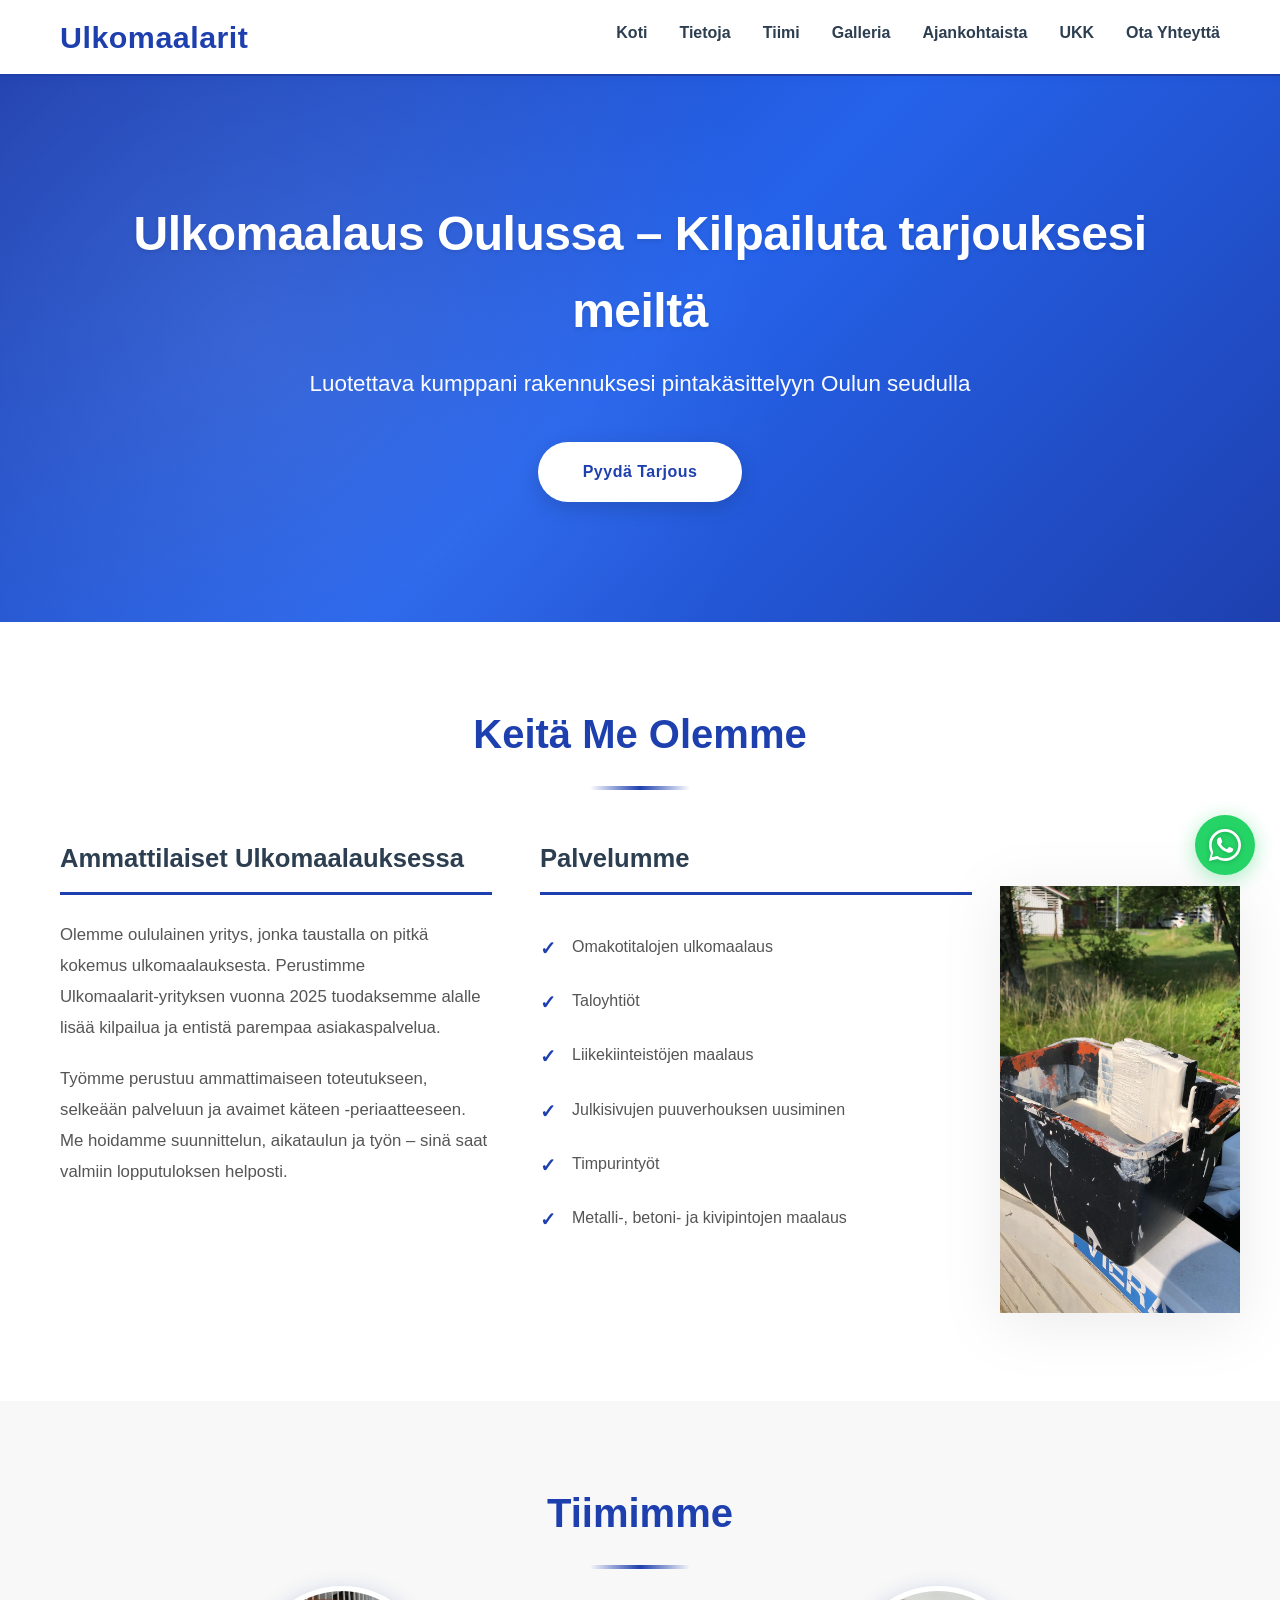
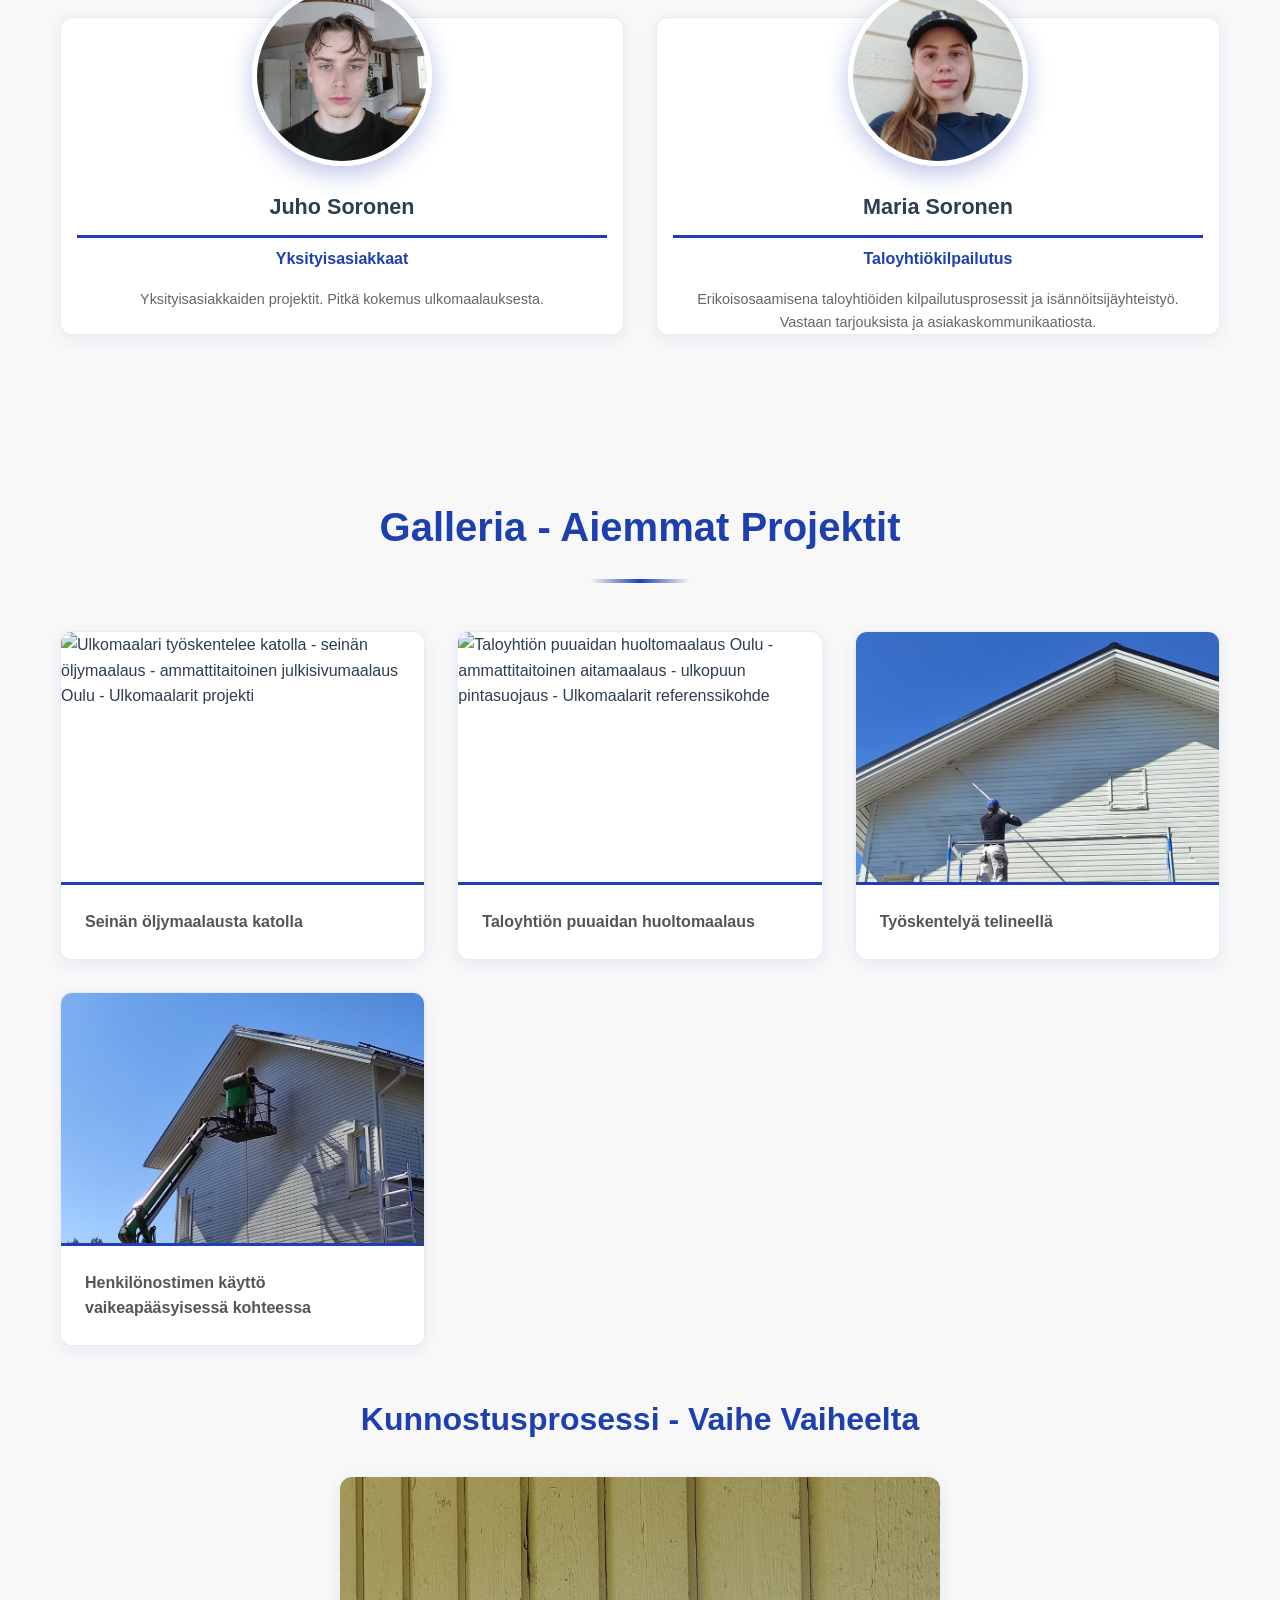
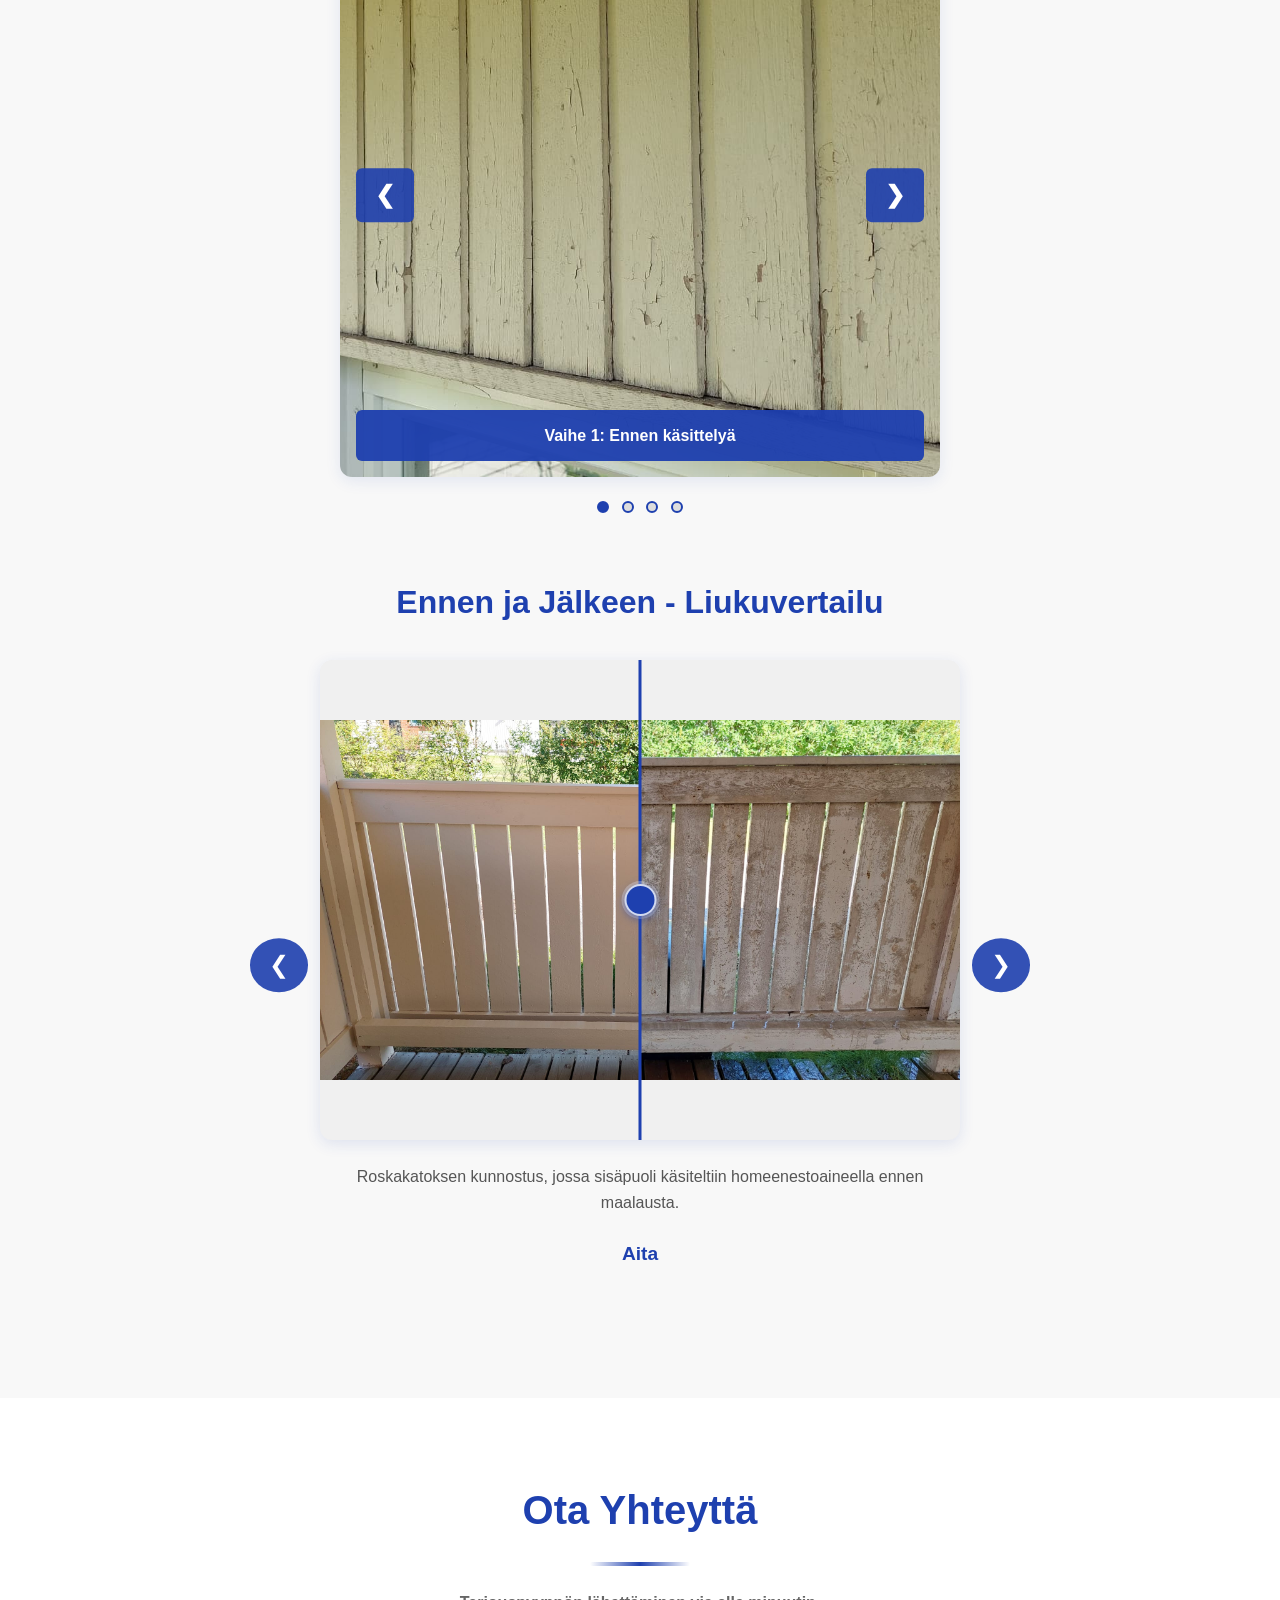
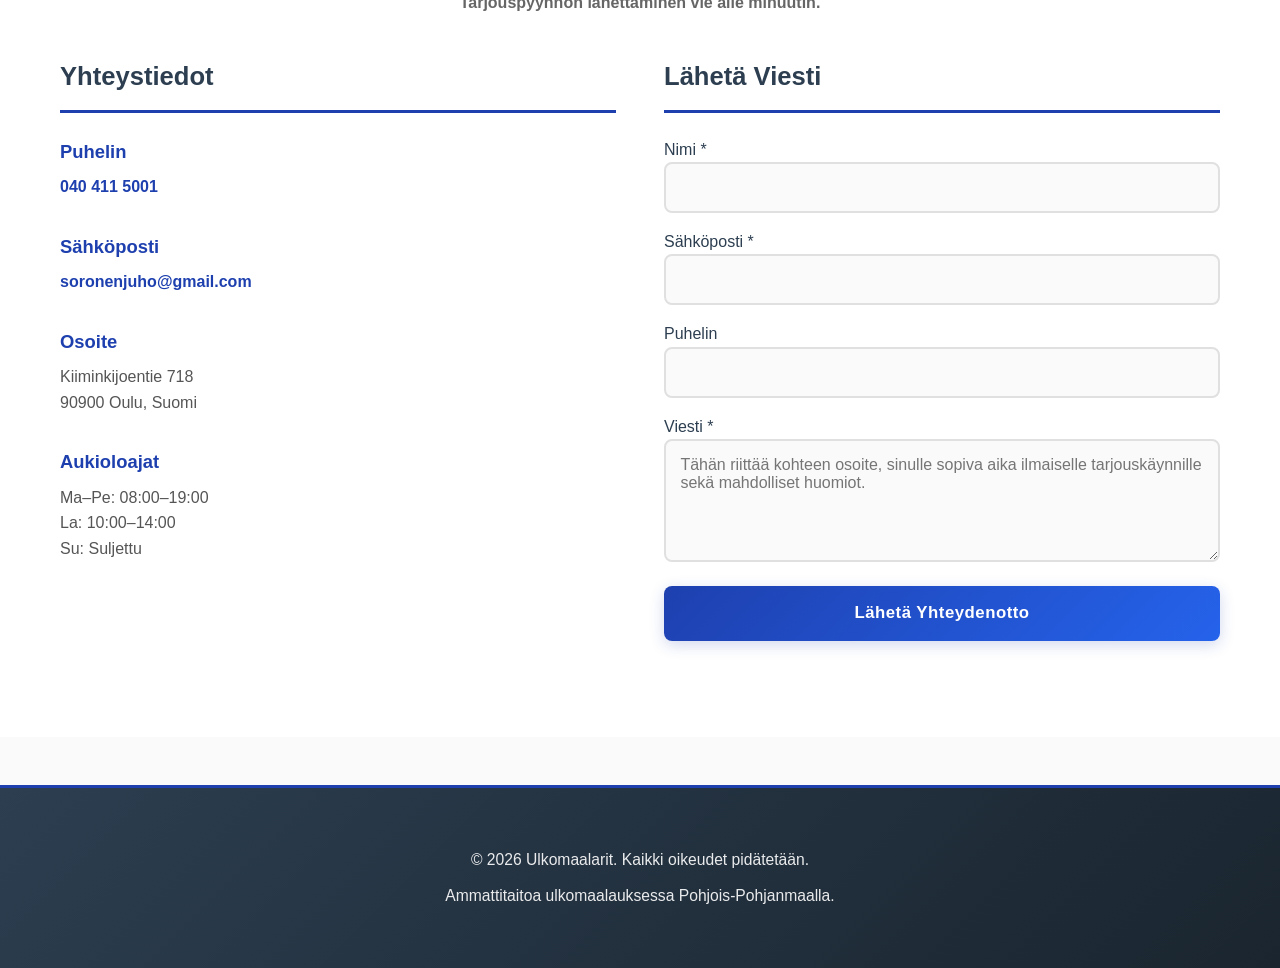
==== commit 29d110b6: "Päivitetty favicon ja viimeisimmät muutokset" ====
--- a/index.html
+++ b/index.html
@@ -449,7 +449,7 @@
           "name": "Mitä palveluita Ulkomaalarit tarjoaa?",
           "acceptedAnswer": {
             "@type": "Answer",
-            "text": "Tarjoamme omakotitalojen ulkomaalausta, liikekiinteistöjen maalausta, puurakenteiden maalausta, julkisivujen puuverhouksen uusimista sekä timpurintöitä. Erikoisalaamme on ulkomaalaus Oulun seudulla, ja hoidamme kaiken pienten kohteiden suuriin projekteihin."
+            "text": "Tarjoamme omakotitalojen ulkomaalausta, liikekiinteistöjen maalausta, puurakenteiden maalausta, julkisivujen puuverhouksen uusimista sekä timpurintöitä. Erikoisosaamisemme on ulkomaalaus Oulun seudulla, ja hoidamme kaiken pienten kohteiden suuriin projekteihin."
           }
         },
         {
@@ -457,7 +457,7 @@
           "name": "Maalataako Ulkomaalarit myös taloyhtiöitä?",
           "acceptedAnswer": {
             "@type": "Answer",
-            "text": "Kyllä. Osallistumme mielellämme taloyhtiöiden kilpailutuksiin ja hoidamme isommatkin kohteet ammattitaidolla. Tiimimme koko on joustavasti 3-6 työntekijää projektin mukaan, joten pystymme vastaamaan sekä pieniin että suuriin projekteihin."
+            "text": "Kyllä. Taloyhtiöt ovat yksi bravuureitamme, pidämme asukkaat ajantasalla ja tiedotamme heitä projektin etenemisestä jotta säästymme turhilta häiriöiltä. Työmaamme ovat tarkasti organisoituja jotta urakan läpiviennistä tulee sujuvaa."
           }
         }
       ]
@@ -487,7 +487,7 @@
 
     <section id="home" class="hero">
         <div class="container">
-            <h2>Ulkomaalaus Oulussa – Ammattitaito ja Laatu</h2>
+            <h2>Ulkomaalaus Oulussa – Kilpailuta tarjouksesi meiltä</h2>
             <p>Luotettava kumppani rakennuksesi pintakäsittelyyn Oulun seudulla</p>
             <a href="#contact" class="cta-button">Pyydä Tarjous</a>
         </div>
@@ -500,7 +500,7 @@
             <div class="about-content">
                 <div>
                     <h3>Ammattilaiset Ulkomaalauksessa</h3>
-                    <p>Olemme oululainen yritys, jonka taustalla on pitkä kokemus ulkomaalauksesta. Perustimme Ulkomaalarit‑yrityksen vuonna 2025 tuodaksemme alalle tervettä kilpailua ja entistä parempaa asiakaspalvelua.</p>
+                    <p>Olemme oululainen yritys, jonka taustalla on pitkä kokemus ulkomaalauksesta. Perustimme Ulkomaalarit‑yrityksen vuonna 2025 tuodaksemme alalle lisää kilpailua ja entistä parempaa asiakaspalvelua.</p>
                     <p>Työmme perustuu ammattimaiseen toteutukseen, selkeään palveluun ja avaimet käteen ‑periaatteeseen. Me hoidamme suunnittelun, aikataulun ja työn – sinä saat valmiin lopputuloksen helposti.</p>
                 </div>
                 <div class="services">
@@ -532,7 +532,7 @@
                     <img src="images/maalaus-juho-profiilikuva.jpeg" alt="Juho Soronen - Ulkomaalarit työmääpäällikkö - ammattimaalari Oulu - yksityisasiakkaiden ulkomaalauspalvelut">
                     <h3>Juho Soronen</h3>
                     <p class="team-role">Yksityisasiakkaat</p>
-                    <p class="team-description">Yksityisasiakkaiden projektit. Pitkä kokemus ulkomaalauksesta ja asiakaspalvelusta.</p>
+                    <p class="team-description">Yksityisasiakkaiden projektit. Pitkä kokemus ulkomaalauksesta.</p>
                 </div>
                 <div class="team-member">
                     <img src="images/maalaus-maria-profiilikuva.jpeg" alt="Maria Soronen - taloyhtiöiden kilpailutusasiantuntija - isännöitsijäpalvelut Oulu">
@@ -757,7 +757,7 @@
                 <div class="news-item">
                     <h3>Joustava tiimimme</h3>
                     <p class="news-date">Kapasiteetti</p>
-                    <p>Toimimme 2–6 työntekijän välillä riippuen montako kohdetta hoidamme yhtaikaisesti. Omakotitalokohde vaatii 2 maalaria, kun isompi taloyhtiö voi vaatia kaikkien tekijöiden yhteistyön. Tämä joustavuus mahdollistaa että voimme joko suorittaa monta keskikokoista urakkaa samaan aikaan, tai sitten yhden suuren projektin nopean ja suunnitelmallisen läpiviennin kerralla.</p>
+                    <p>Toimimme 2–6 työntekijän välillä riippuen kohteen suuruudesta, ja siitä montako kohdetta hoidamme yhtaikaisesti. Omakotitalokohde vaatii 2 maalaria, kun isompi taloyhtiö voi vaatia kaikkien tekijöiden yhteistyön. Tämä joustavuus mahdollistaa että voimme joko suorittaa monta keskikokoista urakkaa samaan aikaan, tai sitten yhden suuren projektin nopean ja suunnitelmallisen läpiviennin kerralla.</p>
                 </div>
             </div>
         </div>
@@ -815,7 +815,7 @@
                         <span class="faq-icon">+</span>
                     </button>
                     <div class="faq-answer">
-                        <p>Paras aika ulkomaalaukselle Oulussa on kesä-elokuu. Maalaustyö vaatii lämpimän (yli +5°C) ja kuivan sään, jotta lopputulos on kestävä. Sesonki täyttyy nopeasti, joten suosittelemme varaamaan ajoissa.</p>
+                        <p>Paras aika ulkomaalaukselle Oulussa on huhti-elokuu. Maalaustyö vaatii lämpimän (yli +5°C) ja kuivan sään, jotta lopputulos on kestävä. Sesonki täyttyy nopeasti, joten suosittelemme varaamaan ajoissa.</p>
                     </div>
                 </div>
                 <div class="faq-item">
@@ -851,7 +851,7 @@
                         <span class="faq-icon">+</span>
                     </button>
                     <div class="faq-answer">
-                        <p>Kyllä. Osallistumme mielellämme taloyhtiöiden kilpailutuksiin. Tiimimme koko on joustavasti 3-6 työntekijää projektin mukaan, joten pystymme hoitamaan myös isommat kohteet ammattitaidolla.</p>
+                        <p>Kyllä. Osallistumme taloyhtiöiden kilpailutuksiin. Tiimimme koko on joustavasti 3-6 työntekijää projektin mukaan, joten pystymme hoitamaan myös isommat kohteet sujuvasti.</p>
                     </div>
                 </div>
             </div>
@@ -878,7 +878,7 @@
                     </div>
                     <div class="info-item">
                         <h4>Osoite</h4>
-                        <p>Kiiminkijoentie 718<br>90910 Oulu, Suomi</p>
+                        <p>Kiiminkijoentie 718<br>90900 Oulu, Suomi</p>
                     </div>
                     <div class="info-item">
                         <h4>Aukioloajat</h4>
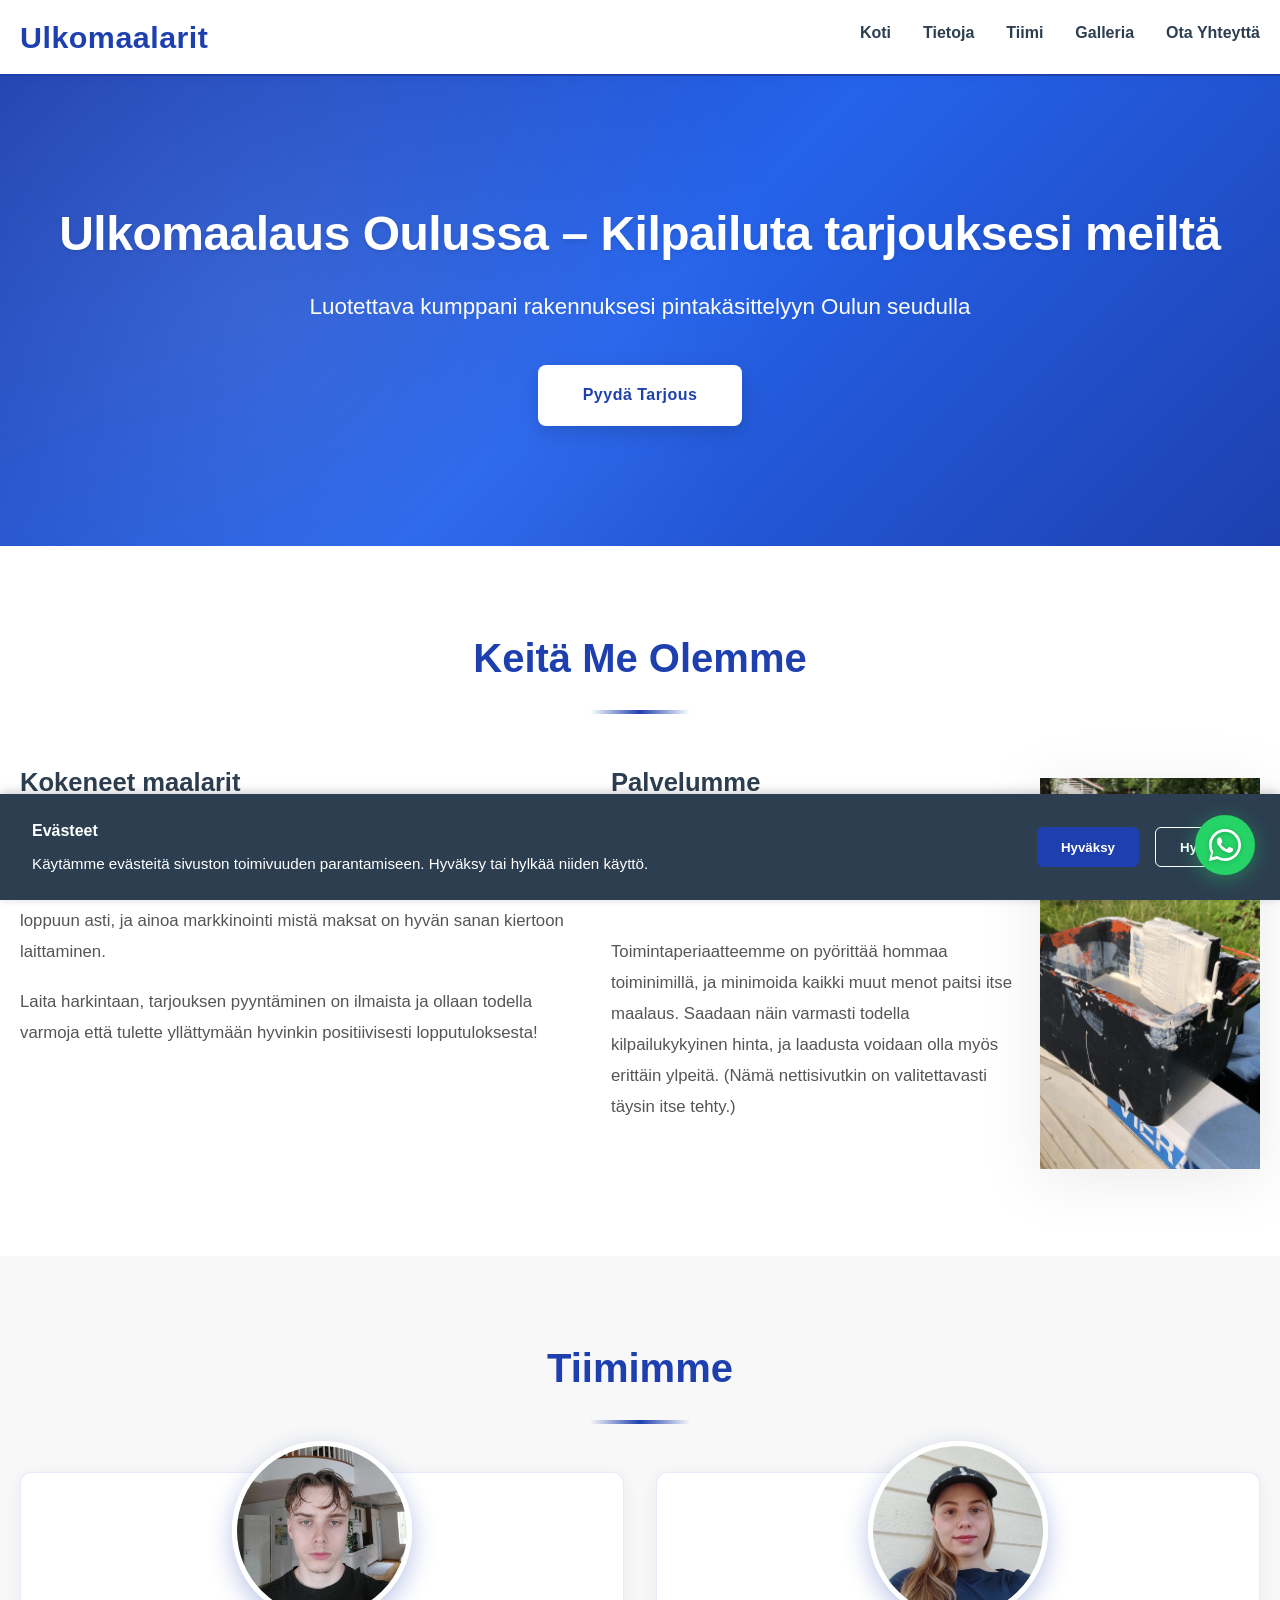
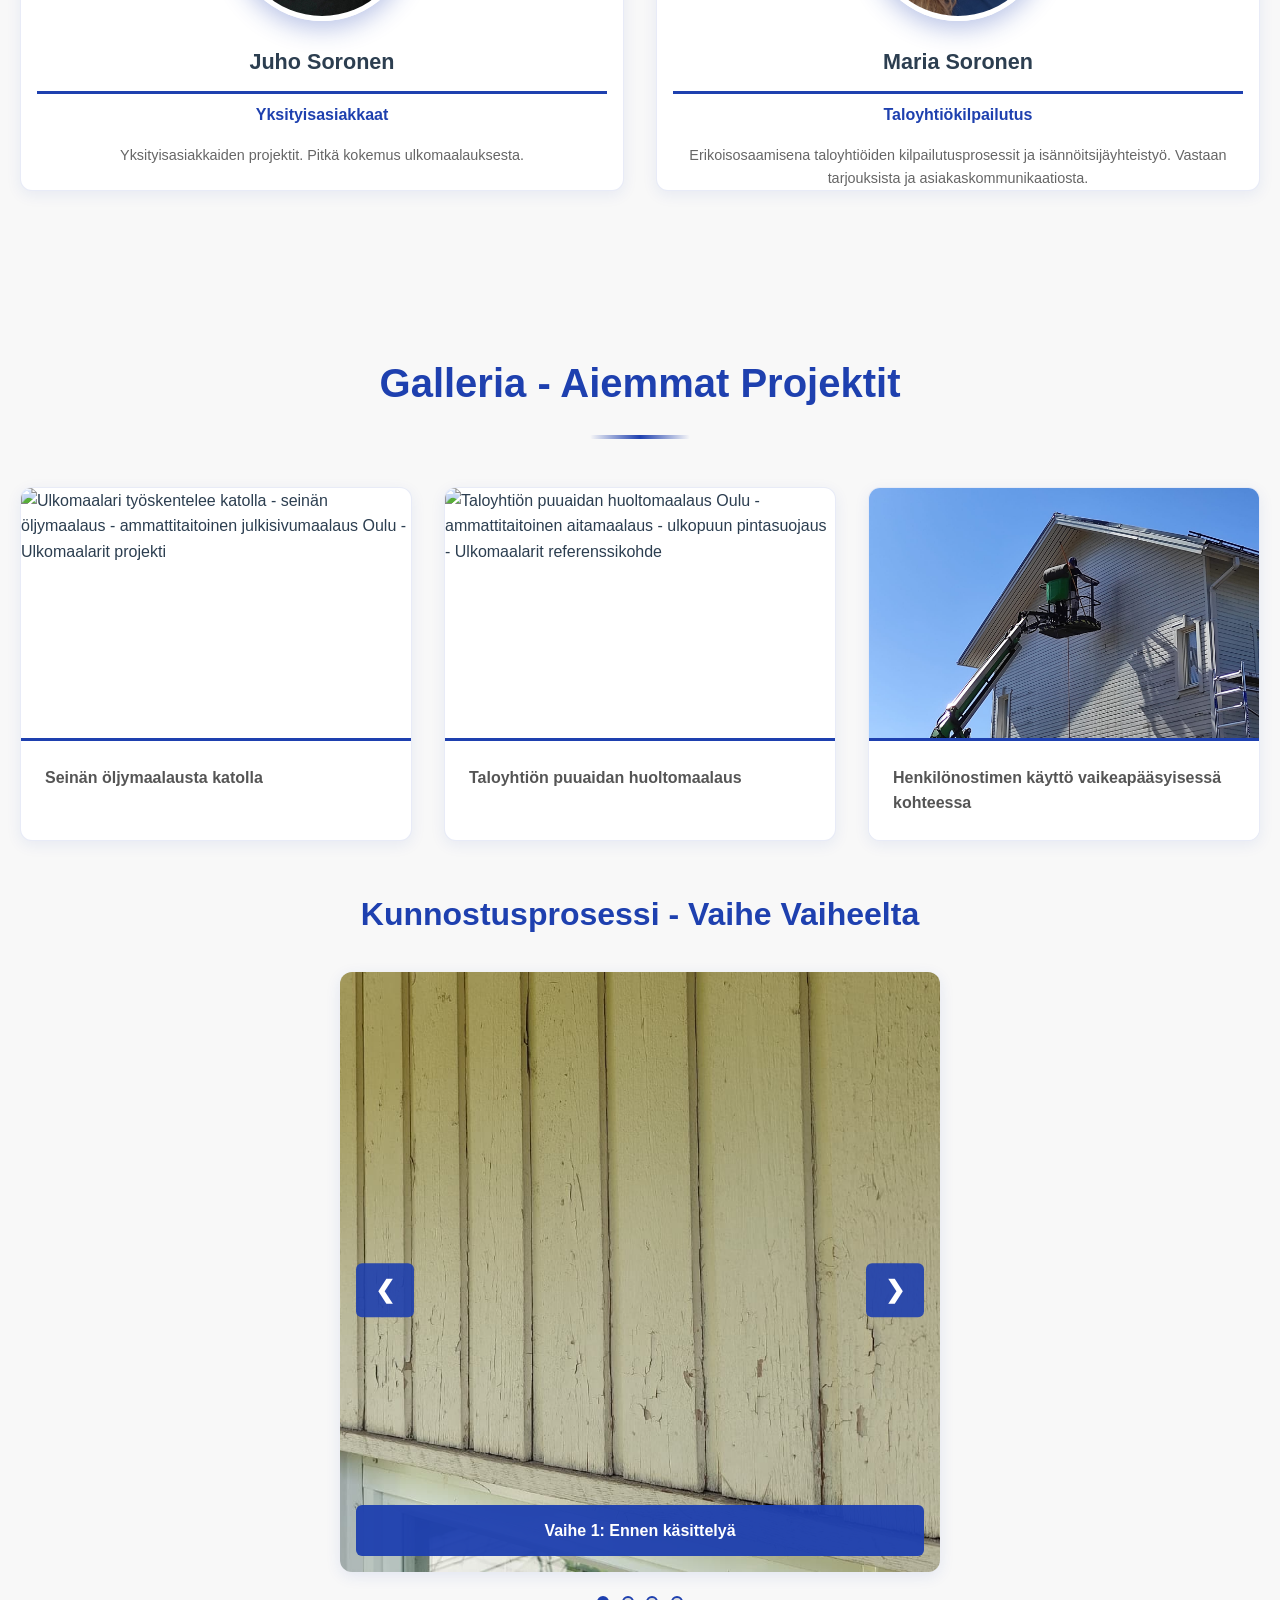
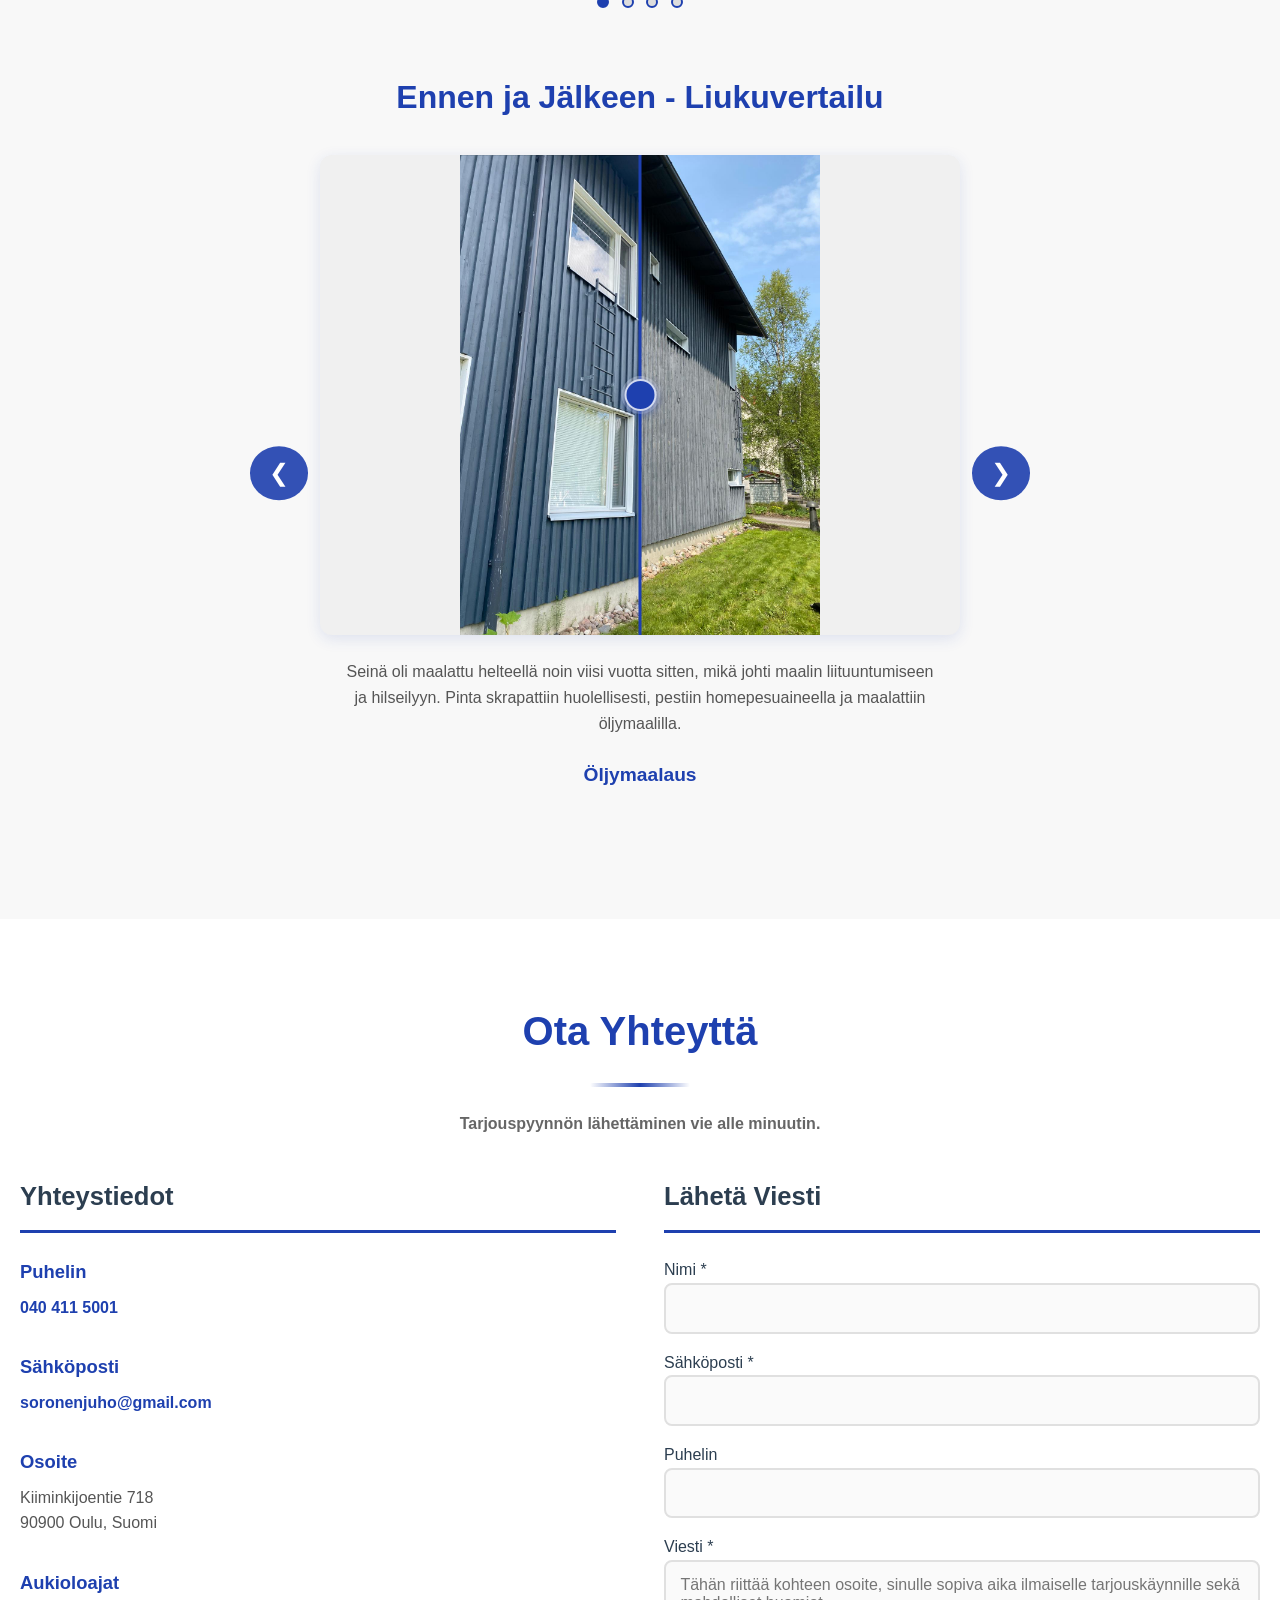
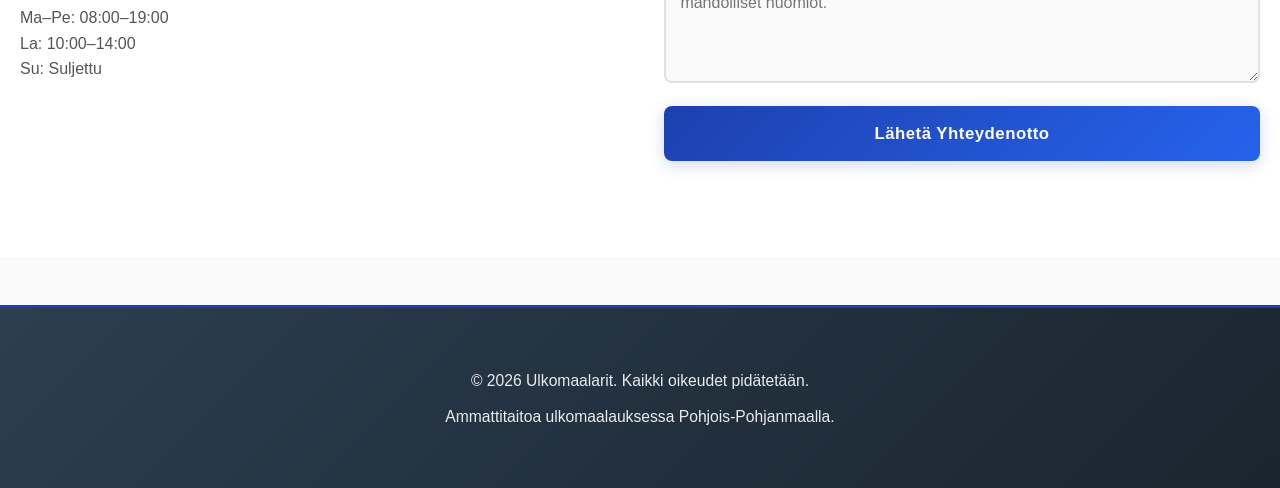
==== commit c74a9dd7: "Update about section layout and spacing fix" ====
--- a/index.html
+++ b/index.html
@@ -62,7 +62,7 @@
         }
     </script>
     
-    <!-- FAQ Styles -->
+    <!-- Team Member Styles -->
     <style>
         /* Team Member Styles */
         .team-role {
@@ -80,170 +80,6 @@
             padding: 0 1rem;
         }
         
-        /* FAQ Modal Styles */
-        .faq-modal {
-            position: fixed;
-            top: 0;
-            left: 0;
-            width: 100%;
-            height: 100%;
-            background: rgba(0, 0, 0, 0.8);
-            z-index: 10000;
-            display: flex;
-            align-items: center;
-            justify-content: center;
-            padding: 20px;
-            overflow-y: auto;
-        }
-        
-        .faq-modal-content {
-            position: relative;
-            width: 100%;
-            max-width: 900px;
-            background: white;
-            border-radius: 16px;
-            max-height: 90vh;
-            overflow-y: auto;
-        }
-        
-        .faq-close {
-            position: sticky;
-            top: 0;
-            right: 0;
-            float: right;
-            background: #1E40AF;
-            color: white;
-            border: none;
-            font-size: 2rem;
-            width: 50px;
-            height: 50px;
-            border-radius: 50%;
-            cursor: pointer;
-            margin: 20px;
-            transition: all 0.3s ease;
-            z-index: 1;
-        }
-        
-        .faq-close:hover {
-            background: #e67e00;
-            transform: rotate(90deg);
-        }
-        
-        .faq {
-            background: white;
-            padding: 2rem;
-        }
-        
-        .faq h2 {
-            text-align: center;
-            color: #1a1a1a;
-            font-size: 2.5rem;
-            margin-bottom: 3rem;
-            font-weight: 800;
-        }
-        
-        .faq-container {
-            max-width: 100%;
-        }
-        
-        .faq-item {
-            background: #f8f9fa;
-            border-radius: 12px;
-            margin-bottom: 1rem;
-            box-shadow: 0 2px 8px rgba(0, 0, 0, 0.1);
-            overflow: hidden;
-            transition: all 0.3s ease;
-        }
-        
-        .faq-item:hover {
-            box-shadow: 0 4px 16px rgba(30, 64, 175, 0.2);
-            transform: translateY(-2px);
-        }
-        
-        .faq-question {
-            width: 100%;
-            background: #f8f9fa;
-            border: none;
-            padding: 1.5rem 2rem;
-            text-align: left;
-            cursor: pointer;
-            display: flex;
-            justify-content: space-between;
-            align-items: center;
-            font-size: 1.1rem;
-            font-weight: 600;
-            color: #1a1a1a;
-            transition: all 0.3s ease;
-        }
-        
-        .faq-question:hover {
-            background: #fff8f0;
-        }
-        
-        .faq-item.active .faq-question {
-            background: #1E40AF;
-            color: white;
-        }
-        
-        .faq-icon {
-            font-size: 1.8rem;
-            font-weight: 300;
-            color: #1E40AF;
-            transition: transform 0.3s ease;
-            min-width: 30px;
-            text-align: center;
-        }
-        
-        .faq-item.active .faq-icon {
-            color: white;
-            transform: rotate(180deg);
-        }
-        
-        .faq-answer {
-            max-height: 0;
-            overflow: hidden;
-            transition: max-height 0.4s ease, padding 0.4s ease;
-            background: white;
-        }
-        
-        .faq-item.active .faq-answer {
-            max-height: 500px;
-            padding: 1.5rem 2rem;
-            border-top: 2px solid #1E40AF;
-        }
-        
-        .faq-answer p {
-            margin: 0;
-            color: #444;
-            line-height: 1.8;
-            font-size: 1rem;
-        }
-        
-        @media (max-width: 768px) {
-            .faq-modal-content {
-                max-height: 95vh;
-            }
-            
-            .faq h2 {
-                font-size: 2rem;
-            }
-            
-            .faq-question {
-                padding: 1.2rem 1.5rem;
-                font-size: 1rem;
-            }
-            
-            .faq-item.active .faq-answer {
-                padding: 1.2rem 1.5rem;
-            }
-            
-            .faq-close {
-                width: 40px;
-                height: 40px;
-                font-size: 1.5rem;
-                margin: 15px;
-            }
-        }
     </style>
     
     <!-- Schema.org Structured Data -->
@@ -390,81 +226,58 @@
     }
     </script>
 
-    <!-- FAQ Schema -->
-    <script type="application/ld+json">
-    {
-      "@context": "https://schema.org",
-      "@type": "FAQPage",
-      "mainEntity": [
-        {
-          "@type": "Question",
-          "name": "Paljonko ulkomaalaus maksaa Oulussa?",
-          "acceptedAnswer": {
-            "@type": "Answer",
-            "text": "Omakotitalon ulkomaalaus maksaa tyypillisesti 3000-8000 euroa Oulun seudulla, riippuen talon koosta, pintamateriaalista ja työn laajuudesta. Tarjoamme kilpailukykyisiä hintoja ilman tinkimistä laadusta. Pyydä ilmainen tarjous sivustomme kautta."
-          }
-        },
-        {
-          "@type": "Question",
-          "name": "Miksi valita Ulkomaalarit maalausfirmaksi?",
-                    "acceptedAnswer": {
-                        "@type": "Answer",
-                        "text": "Kun valitset meidät, valitset kokeneet maalarit. Olemme kaikki maalanneet useita vuosia kohteita ympäri Suomen, ymmärrämme kuinka toteuttaa vaikeimmatkin projektit ja haluamme henkilökohtaisesti onnistua jokaisessa urakassa. Haluamme olla yksinkertaisesti paras vaihtoehto."
-                    }
-        },
-        {
-          "@type": "Question",
-          "name": "Kuinka kauan omakotitalon ulkomaalaus kestää?",
-          "acceptedAnswer": {
-            "@type": "Answer",
-            "text": "Keskikokoisen omakotitalon ulkomaalaus kestää tyypillisesti 3-7 päivää riippuen pintakäsittelyn tarpeesta, säästä ja talon koosta. Aikataulu sisältää pinnan valmistelun, pohjustuksen ja maalauskäsittelyt. Kerromme tarkan aikataulun tarjousvaiheessa."
-          }
-        },
-        {
-          "@type": "Question",
-          "name": "Milloin on paras aika tehdä ulkomaalaus?",
-          "acceptedAnswer": {
-            "@type": "Answer",
-            "text": "Paras aika ulkomaalaukselle on touko-syyskuu, kun lämpötila on yli +5°C ja sää on kuiva. Oulussa kesäkuusta elokuuhun on ihanteellinen ajanjakso. Varaamalla ajoissa voit varmistaa paikan haluamanasi ajankohtana."
-          }
-        },
-        {
-          "@type": "Question",
-          "name": "Toimitteko Oulun ulkopuolella?",
-                    "acceptedAnswer": {
-                        "@type": "Answer",
-                        "text": "Toimimme pääasiassa Oulun seudulla ja keskitymme noin 50 km säteelle Oulusta, mutta teemme poikkeuksia tapauskohtaisesti. Ota yhteyttä, niin katsotaan onnistuuko projekti myös kauempana."
-                    }
-        },
-        {
-          "@type": "Question",
-          "name": "Onko tarjous ja mittauskäynti maksullinen?",
-          "acceptedAnswer": {
-            "@type": "Answer",
-            "text": "Ei. Tarjoamme ilmaisen mittauskäynnin ja tarjouksen kaikille asiakkaille Oulun seudulla. Tarjouspyyntö sivustomme kautta vie vain minuutin, jonka jälkeen sovimme maksuttoman käynnin kohteeseen."
-          }
-        },
-        {
-          "@type": "Question",
-          "name": "Mitä palveluita Ulkomaalarit tarjoaa?",
-          "acceptedAnswer": {
-            "@type": "Answer",
-            "text": "Tarjoamme omakotitalojen ulkomaalausta, liikekiinteistöjen maalausta, puurakenteiden maalausta, julkisivujen puuverhouksen uusimista sekä timpurintöitä. Erikoisosaamisemme on ulkomaalaus Oulun seudulla, ja hoidamme kaiken pienten kohteiden suuriin projekteihin."
-          }
-        },
-        {
-          "@type": "Question",
-          "name": "Maalataako Ulkomaalarit myös taloyhtiöitä?",
-          "acceptedAnswer": {
-            "@type": "Answer",
-            "text": "Kyllä. Taloyhtiöt ovat yksi bravuureitamme, pidämme asukkaat ajantasalla ja tiedotamme heitä projektin etenemisestä jotta säästymme turhilta häiriöiltä. Työmaamme ovat tarkasti organisoituja jotta urakan läpiviennistä tulee sujuvaa."
-          }
-        }
-      ]
-    }
-    </script>
 </head>
 <body>
+    <!-- Cookie Banner -->
+    <div id="cookie-banner" style="display: none; position: fixed; bottom: 0; left: 0; right: 0; background: #2c3e50; color: #fff; padding: 1.5rem 2rem; z-index: 1000; box-shadow: 0 -2px 10px rgba(0,0,0,0.2);">
+        <div class="container" style="display: flex; justify-content: space-between; align-items: center; gap: 2rem; flex-wrap: wrap;">
+            <div style="flex: 1; min-width: 220px;">
+                <p style="margin: 0; margin-bottom: 0.5rem;"><strong>Evästeet</strong></p>
+                <p style="margin: 0; font-size: 0.95rem;">Käytämme evästeitä sivuston toimivuuden parantamiseen. Hyväksy tai hylkää niiden käyttö.</p>
+            </div>
+            <div style="display: flex; gap: 1rem; flex-wrap: wrap;">
+                <button id="cookie-accept" style="background: #1E40AF; color: white; border: none; padding: 0.7rem 1.5rem; border-radius: 6px; cursor: pointer; font-weight: 600; transition: all 0.3s;">Hyväksy</button>
+                <button id="cookie-decline" style="background: transparent; color: white; border: 1px solid white; padding: 0.7rem 1.5rem; border-radius: 6px; cursor: pointer; font-weight: 600; transition: all 0.3s;">Hylkää</button>
+            </div>
+        </div>
+    </div>
+
+    <script>
+        // Cookie banner functionality
+        function initCookieBanner() {
+            const banner = document.getElementById('cookie-banner');
+            const acceptBtn = document.getElementById('cookie-accept');
+            const declineBtn = document.getElementById('cookie-decline');
+            
+            // Check if user has already made a choice
+            const cookieConsent = localStorage.getItem('cookieConsent');
+            
+            if (!cookieConsent) {
+                // Show banner after 1 second
+                setTimeout(() => {
+                    banner.style.display = 'block';
+                }, 1000);
+            }
+            
+            acceptBtn.addEventListener('click', () => {
+                localStorage.setItem('cookieConsent', 'accepted');
+                banner.style.display = 'none';
+            });
+            
+            declineBtn.addEventListener('click', () => {
+                localStorage.setItem('cookieConsent', 'declined');
+                banner.style.display = 'none';
+            });
+        }
+        
+        // Initialize when DOM is ready
+        if (document.readyState === 'loading') {
+            document.addEventListener('DOMContentLoaded', initCookieBanner);
+        } else {
+            initCookieBanner();
+        }
+    </script>
+
     <header class="header">
         <div class="container">
             <h1 class="logo">Ulkomaalarit</h1>
@@ -478,8 +291,6 @@
                 <a href="#about">Tietoja</a>
                 <a href="#team">Tiimi</a>
                 <a href="#gallery">Galleria</a>
-                <a href="#" id="news-trigger">Ajankohtaista</a>
-                <a href="#" id="faq-trigger">UKK</a>
                 <a href="#contact">Ota Yhteyttä</a>
             </nav>
         </div>
@@ -499,20 +310,13 @@
             <h2>Keitä Me Olemme</h2>
             <div class="about-content">
                 <div>
-                    <h3>Ammattilaiset Ulkomaalauksessa</h3>
-                    <p>Olemme oululainen yritys, jonka taustalla on pitkä kokemus ulkomaalauksesta. Perustimme Ulkomaalarit‑yrityksen vuonna 2025 tuodaksemme alalle lisää kilpailua ja entistä parempaa asiakaspalvelua.</p>
-                    <p>Työmme perustuu ammattimaiseen toteutukseen, selkeään palveluun ja avaimet käteen ‑periaatteeseen. Me hoidamme suunnittelun, aikataulun ja työn – sinä saat valmiin lopputuloksen helposti.</p>
+                    <h3>Kokeneet maalarit</h3>
+                    <p>Terve! Tarvitko maalaria? Me osataan. Ollaan toiminimimaalareita, mutta todella hyviä hommassamme. Vastataan henkilökohtaisesti jokainen projekti loppuun asti, ja ainoa markkinointi mistä maksat on hyvän sanan kiertoon laittaminen.</p>
+                    <p>Laita harkintaan, tarjouksen pyyntäminen on ilmaista ja ollaan todella varmoja että tulette yllättymään hyvinkin positiivisesti lopputuloksesta!</p>
                 </div>
                 <div class="services">
                     <h3>Palvelumme</h3>
-                    <ul>
-                        <li>Omakotitalojen ulkomaalaus</li>
-                        <li>Taloyhtiöt</li>
-                        <li>Liikekiinteistöjen maalaus</li>
-                        <li>Julkisivujen puuverhouksen uusiminen</li>
-                        <li>Timpurintyöt</li>
-                        <li>Metalli-, betoni- ja kivipintojen maalaus</li>
-                    </ul>
+                    <p>Teemme taloyhtiöiden ja omakotitalojen maalauksia, sekä tarpeenmukaisia timpurintöitä ulkoverhouksille.<br><br>Toimintaperiaatteemme on pyörittää hommaa toiminimillä, ja minimoida kaikki muut menot paitsi itse maalaus. Saadaan näin varmasti todella kilpailukykyinen hinta, ja laadusta voidaan olla myös erittäin ylpeitä. (Nämä nettisivutkin on valitettavasti täysin itse tehty.)</p>
                 </div>
                 <div class="paint-can">
                     <a href="#gallery">
@@ -556,10 +360,6 @@
                 <div class="gallery-item">
                     <img src="images/maalaus-taloyhtion-aita.jpg" alt="Taloyhtiön puuaidan huoltomaalaus Oulu - ammattitaitoinen aitamaalaus - ulkopuun pintasuojaus - Ulkomaalarit referenssikohde">
                     <p>Taloyhtiön puuaidan huoltomaalaus</p>
-                </div>
-                <div class="gallery-item">
-                    <img src="images/maalaus-tyoskentely-teline.jpeg" alt="Ulkomaalaus telinetyöskentely - ammattimainen julkisivun maalaus - työturvallisuus ulkomaalauksessa Oulu - Ulkomaalarit ammattilaiset">
-                    <p>Työskentelyä telineellä</p>
                 </div>
                 <div class="gallery-item">
                     <img src="images/maalaus-tyoskentely-henkilonostin.jpeg" alt="Henkilönostimen käyttö ulkomaalauksessa - vaikeaselitteisten kohteiden maalaus Oulu - korkeiden julkisivujen maalauspalvelu - Ulkomaalarit erikoisosaaminen">
@@ -619,19 +419,19 @@
             <h3 style="text-align: center; color: #1E40AF; font-size: 2rem; margin-top: 4rem; margin-bottom: 2rem; font-weight: 800;">Ennen ja Jälkeen - Liukuvertailu</h3>
             <div class="slider-carousel-wrapper">
                 <div class="slider-carousel" id="sliderCarousel">
-                    <div class="carousel-slider-item active" data-before="images/maalaus-aita-ennen.jpeg" data-after="images/maalaus-aita-jalkeen.jpeg" data-label="Aita">
-                        <div class="before-after-slider" id="slider-0">
-                            <img src="images/maalaus-aita-ennen.jpeg" alt="Ennen maalausta - roskakatoksen vanha pintamateriaali - kuluneet puuosat - homevahinko - Oulu ulkomaalauskunnostuskohde" class="img-before">
-                            <img src="images/maalaus-aita-jalkeen.jpeg" alt="Jälkeen maalauksen - roskakatoksen uusi pintamaalaus - homeenestoaineella käsitelty - ammattitaitoinen ulkomaalaus Oulu - Ulkomaalarit" class="img-after">
+                    <div class="carousel-slider-item active" data-before="images/maalaus-musta-oljymalaus-ennen.jpeg" data-after="images/maalaus-musta-oljymalaus-jalkeen.jpeg" data-label="Öljymaalaus">
+                        <div class="before-after-slider" id="slider-1">
+                            <img src="images/maalaus-musta-oljymalaus-ennen.jpeg" alt="Ennen - liituuntunut ja hilseillään maalipinta - heltevaurioitunut ulkoseinä - pintaremontti tarve Oulu - ammattimaalarin arvio" class="img-before">
+                            <img src="images/maalaus-musta-oljymalaus-jalkeen.jpeg" alt="Jälkeen - uusi öljymaalipinta - skrapattu ja pestty homepesuaineella - kestävä ammattilaatuinen ulkomaalaus Oulu - Ulkomaalarit erikoisosaaminen" class="img-after">
                             <div class="slider-divider">
                                 <div class="divider-line"></div>
                                 <div class="divider-ball"></div>
                             </div>
                         </div>
-                        <p class="slider-description">Roskakatoksen kunnostus, jossa sisäpuoli käsiteltiin homeenestoaineella ennen maalausta.</p>
+                        <p class="slider-description">Seinä oli maalattu helteellä noin viisi vuotta sitten, mikä johti maalin liituuntumiseen ja hilseilyyn. Pinta skrapattiin huolellisesti, pestiin homepesuaineella ja maalattiin öljymaalilla.</p>
                     </div>
                     <div class="carousel-slider-item" data-before="images/maalaus-julkisivulauta-ennen.jpeg" data-after="images/maalaus-julkisivulauta-jalkeen.jpeg" data-label="Julkisivulauta">
-                        <div class="before-after-slider" id="slider-1">
+                        <div class="before-after-slider" id="slider-0">
                             <img src="images/maalaus-julkisivulauta-ennen.jpeg" alt="Ennen - vanhat kuluneet julkisivulaudat - vaurioitunut puupinta - kunnostusta tarvitseva seinä - ulkomaalausremontti Oulu" class="img-before">
                             <img src="images/maalaus-julkisivulauta-jalkeen.jpeg" alt="Jälkeen - uudet julkisivulaudat - pohjamaalattu seinä - ammattitimpurin ja maalarin yhteistyö - laadukas lopputulos Oulu Ulkomaalarit" class="img-after">
                             <div class="slider-divider">
@@ -641,21 +441,10 @@
                         </div>
                         <p class="slider-description">Timpuri vaihtoi vanhat, kuluneet julkisivulaudat uusiin. Seinä pohjamaalattiin huolellisesti ja lopuksi maalattiin viimeinen kerros.</p>
                     </div>
-                    <div class="carousel-slider-item" data-before="images/maalaus-musta-oljymalaus-ennen.jpeg" data-after="images/maalaus-musta-oljymalaus-jalkeen.jpeg" data-label="Öljymaalaus">
-                        <div class="before-after-slider" id="slider-2">
-                            <img src="images/maalaus-musta-oljymalaus-ennen.jpeg" alt="Ennen - liituuntunut ja hilseillään maalipinta - heltevaurioitunut ulkoseinä - pintaremontti tarve Oulu - ammattimaalarin arvio" class="img-before">
-                            <img src="images/maalaus-musta-oljymalaus-jalkeen.jpeg" alt="Jälkeen - uusi öljymaalipinta - skrapattu ja pestty homepesuaineella - kestävä ammattilaatuinen ulkomaalaus Oulu - Ulkomaalarit erikoisosaaminen" class="img-after">
-                            <div class="slider-divider">
-                                <div class="divider-line"></div>
-                                <div class="divider-ball"></div>
-                            </div>
-                        </div>
-                        <p class="slider-description">Seinä oli maalattu helteellä noin viisi vuotta sitten, mikä johti maalin liituuntumiseen ja hilseilyyn. Pinta skrapattiin huolellisesti, pestiin homepesuaineella ja maalattiin öljymaalilla.</p>
-                    </div>
                 </div>
                 <button class="carousel-slider-button prev" onclick="changeSliderImage(-1)">&#10094;</button>
                 <button class="carousel-slider-button next" onclick="changeSliderImage(1)">&#10095;</button>
-                <div class="carousel-slider-label" id="sliderLabel">Aita</div>
+                <div class="carousel-slider-label" id="sliderLabel">Öljymaalaus</div>
             </div>
 
             <script>
@@ -735,130 +524,6 @@
             </script>
         </div>
     </section>
-
-    <!-- News Modal -->
-    <div id="news-modal" class="faq-modal" style="display: none;">
-        <div class="faq-modal-content news-modal-wide">
-            <button class="faq-close news-close">&times;</button>
-            <section id="news" class="news">
-        <div class="container">
-            <h2>Ajankohtaista</h2>
-            <div class="news-grid">
-                <div class="news-item">
-                    <h3>Tavoitteena tuoda lisää kilpailua alalle</h3>
-                    <p class="news-date">Missiomme</p>
-                    <p>Tavoitteemme on tuoda lisää kilpailua alalle tarjoamalla reilua ja läpinäkyvää hinnoittelua. Laadukas ulkomaalaus ei ole, eikä sitä pitäisi hinnoitella ylellisyytenä.</p>
-                </div>
-                <div class="news-item">
-                    <h3>Miten tarjoamme kilpailukykyisen hinnan?</h3>
-                    <p class="news-date">Yritysmallimme</p>
-                    <p>Uudenlainen yritysmallimme pohjautuu kevyeen organisaatioon ilman kalliita toimistotiloja tai raskasta hallinnollista taakkaa. Toimimme suorassa yhteydessä asiakkaisiin, mikä vähentää välikäsiä ja turhaa byrokratiaa. Kokenut maalaustahtimme ja välitön kommunikointi asiakkalta maalarille mahdollistaa nopean reagoinnin ja kilpailukykyisen hinnoittelun tinkimättä työn laadusta tai ammattitaidosta.</p>
-                </div>
-                <div class="news-item">
-                    <h3>Joustava tiimimme</h3>
-                    <p class="news-date">Kapasiteetti</p>
-                    <p>Toimimme 2–6 työntekijän välillä riippuen kohteen suuruudesta, ja siitä montako kohdetta hoidamme yhtaikaisesti. Omakotitalokohde vaatii 2 maalaria, kun isompi taloyhtiö voi vaatia kaikkien tekijöiden yhteistyön. Tämä joustavuus mahdollistaa että voimme joko suorittaa monta keskikokoista urakkaa samaan aikaan, tai sitten yhden suuren projektin nopean ja suunnitelmallisen läpiviennin kerralla.</p>
-                </div>
-            </div>
-        </div>
-    </section>
-        </div>
-    </div>
-
-    <!-- FAQ Modal -->
-    <div id="faq-modal" class="faq-modal" style="display: none;">
-        <div class="faq-modal-content">
-            <button class="faq-close">&times;</button>
-            <section id="faq" class="faq">
-        <div class="container">
-            <h2>Usein Kysytyt Kysymykset</h2>
-            <div class="faq-container">
-                <div class="faq-item">
-                    <button class="faq-question">
-                        <span>Paljonko ulkomaalaus maksaa Oulussa?</span>
-                        <span class="faq-icon">+</span>
-                    </button>
-                    <div class="faq-answer">
-                        <p>Omakotitalon ulkomaalaus maksaa yleensä 3000-8000 euroa. Lopullinen hinta määräytyy talon koon, pintojen kunnon ja tarvittavien esitöiden mukaan. Käymme mielellämme paikan päällä arvioimassa kohteen ja annamme tarkan hinnan.</p>
-                    </div>
-                </div>
-                <div class="faq-item">
-                    <button class="faq-question">
-                        <span>Miksi valita Ulkomaalarit maalausfirmaksi?</span>
-                        <span class="faq-icon">+</span>
-                    </button>
-                    <div class="faq-answer">
-                        <p>Kun valitset meidät, valitset kokeneet maalarit. Olemme kaikki maalanneet useita vuosia kohteita ympäri Suomen, ymmärrämme kuinka toteuttaa vaikeimmatkin projektit ja haluamme henkilökohtaisesti onnistua jokaisessa urakassa. Haluamme olla yksinkertaisesti paras vaihtoehto.</p>
-                    </div>
-                </div>
-                <div class="faq-item">
-                    <button class="faq-question">
-                        <span>Kannattaako tiilitalo maalata?</span>
-                        <span class="faq-icon">+</span>
-                    </button>
-                    <div class="faq-answer">
-                        <p>Yleensä ei. Tiiliseinä on lähes huoltovapaa, mutta maalaus muuttaa sen maalipinnaksi, joka vaatii jatkossa huoltomaalauksen noin 10–15 vuoden välein. Ellei tähän ole erityistä tarvetta, ei kannata. Harkitse muita vaihtoehtoja, kuten puhdistusta ja suojausta.</p>
-                    </div>
-                </div>
-                <div class="faq-item">
-                    <button class="faq-question">
-                        <span>Kuinka kauan omakotitalon ulkomaalaus kestää?</span>
-                        <span class="faq-icon">+</span>
-                    </button>
-                    <div class="faq-answer">
-                        <p>Keskikokoisen omakotitalon maalaus kestää yleensä noin viikon, riippuen pintojen kunnosta ja sääolosuhteista. Aikataulu sisältää esityöt, pohjustuksen ja maalauksen. Kerromme tarkan arvion, kun olemme nähneet kohteen.</p>
-                    </div>
-                </div>
-                <div class="faq-item">
-                    <button class="faq-question">
-                        <span>Milloin on paras aika tehdä ulkomaalaus?</span>
-                        <span class="faq-icon">+</span>
-                    </button>
-                    <div class="faq-answer">
-                        <p>Paras aika ulkomaalaukselle Oulussa on huhti-elokuu. Maalaustyö vaatii lämpimän (yli +5°C) ja kuivan sään, jotta lopputulos on kestävä. Sesonki täyttyy nopeasti, joten suosittelemme varaamaan ajoissa.</p>
-                    </div>
-                </div>
-                <div class="faq-item">
-                    <button class="faq-question">
-                        <span>Toimitteko Oulun ulkopuolella?</span>
-                        <span class="faq-icon">+</span>
-                    </button>
-                    <div class="faq-answer">
-                        <p>Toimimme pääasiassa Oulun seudulla ja keskitymme noin 50 km säteelle Oulusta, mutta teemme poikkeuksia tapauskohtaisesti. Ota yhteyttä, niin katsotaan onnistuuko projekti myös kauempana.</p>
-                    </div>
-                </div>
-                <div class="faq-item">
-                    <button class="faq-question">
-                        <span>Onko tarjous ja mittauskäynti maksullinen?</span>
-                        <span class="faq-icon">+</span>
-                    </button>
-                    <div class="faq-answer">
-                        <p>Ei. Tarjoamme ilmaisen mittauskäynnin ja tarjouksen kaikille asiakkaillemme. Ota yhteyttä sivustomme kautta tai soittamalla, niin sovimme käynnin.</p>
-                    </div>
-                </div>
-                <div class="faq-item">
-                    <button class="faq-question">
-                        <span>Mitä palveluita Ulkomaalarit tarjoaa?</span>
-                        <span class="faq-icon">+</span>
-                    </button>
-                    <div class="faq-answer">
-                        <p>Tarjoamme omakotitalojen ja liikekiinteistöjen ulkomaalausta, puurakenteiden maalausta sekä julkisivujen puuverhouksen uusimista. Lisäksi hoidamme tarvittavat timpurityöt. Palvelemme niin pieniä kuin suuria projekteja.</p>
-                    </div>
-                </div>
-                <div class="faq-item">
-                    <button class="faq-question">
-                        <span>Maalaako Ulkomaalarit myös taloyhtiöitä?</span>
-                        <span class="faq-icon">+</span>
-                    </button>
-                    <div class="faq-answer">
-                        <p>Kyllä. Osallistumme taloyhtiöiden kilpailutuksiin. Tiimimme koko on joustavasti 3-6 työntekijää projektin mukaan, joten pystymme hoitamaan myös isommat kohteet sujuvasti.</p>
-                    </div>
-                </div>
-            </div>
-        </div>
-    </section>
-        </div>
-    </div>
 
     <!-- Contact Section -->
     <section id="contact" class="contact">
@@ -987,81 +652,6 @@
                 });
         });
 
-        // FAQ Accordion functionality
-        document.querySelectorAll('.faq-question').forEach(button => {
-            button.addEventListener('click', () => {
-                const faqItem = button.parentElement;
-                const isActive = faqItem.classList.contains('active');
-                
-                // Close all FAQ items
-                document.querySelectorAll('.faq-item').forEach(item => {
-                    item.classList.remove('active');
-                    item.querySelector('.faq-icon').textContent = '+';
-                });
-                
-                // Open clicked item if it wasn't active
-                if (!isActive) {
-                    faqItem.classList.add('active');
-                    button.querySelector('.faq-icon').textContent = '−';
-                }
-            });
-        });
-
-        // FAQ Modal functionality
-        const faqModal = document.getElementById('faq-modal');
-        const faqTrigger = document.getElementById('faq-trigger');
-        const faqClose = document.querySelector('#faq-modal .faq-close');
-        
-        if (faqTrigger) {
-            faqTrigger.addEventListener('click', (e) => {
-                e.preventDefault();
-                faqModal.style.display = 'flex';
-                document.body.style.overflow = 'hidden';
-            });
-        }
-        
-        if (faqClose) {
-            faqClose.addEventListener('click', () => {
-                faqModal.style.display = 'none';
-                document.body.style.overflow = 'auto';
-            });
-        }
-        
-        // Close modal when clicking outside
-        faqModal.addEventListener('click', (e) => {
-            if (e.target === faqModal) {
-                faqModal.style.display = 'none';
-                document.body.style.overflow = 'auto';
-            }
-        });
-
-        // News Modal functionality
-        const newsModal = document.getElementById('news-modal');
-        const newsTrigger = document.getElementById('news-trigger');
-        const newsClose = document.querySelector('.news-close');
-        
-        if (newsTrigger) {
-            newsTrigger.addEventListener('click', (e) => {
-                e.preventDefault();
-                newsModal.style.display = 'flex';
-                document.body.style.overflow = 'hidden';
-            });
-        }
-        
-        if (newsClose) {
-            newsClose.addEventListener('click', () => {
-                newsModal.style.display = 'none';
-                document.body.style.overflow = 'auto';
-            });
-        }
-        
-        // Close news modal when clicking outside
-        newsModal.addEventListener('click', (e) => {
-            if (e.target === newsModal) {
-                newsModal.style.display = 'none';
-                document.body.style.overflow = 'auto';
-            }
-        });
     </script>
 </body>
 </html>
--- a/styles.css
+++ b/styles.css
@@ -2,9 +2,9 @@
 .news-modal-wide {
     max-width: 1200px !important;
 }
+
 * { margin: 0; padding: 0; box-sizing: border-box; }
 body { font-family: 'Segoe UI', Tahoma, Geneva, sans-serif; line-height: 1.6; color: #2c3e50; background: #fafafa; }
-.container { max-width: 1200px; margin: 0 auto; padding: 0 20px; }
 
 /* Header */
 .header { background: #ffffff; box-shadow: 0 2px 8px rgba(30, 64, 175, 0.08); position: sticky; top: 0; z-index: 100; border-bottom: 2px solid #1E40AF; }
@@ -20,7 +20,7 @@
 .hero .container { position: relative; z-index: 1; }
 .hero h2 { font-size: 3rem; margin-bottom: 1rem; font-weight: 900; letter-spacing: -0.5px; text-shadow: 0 2px 4px rgba(0,0,0,0.1); }
 .hero p { font-size: 1.4rem; margin-bottom: 2.5rem; font-weight: 500; opacity: 0.98; }
-.cta-button { display: inline-block; background: #fff; color: #1E40AF; padding: 1.1rem 2.8rem; text-decoration: none; border-radius: 50px; font-weight: 700; transition: all 0.3s cubic-bezier(0.34, 1.56, 0.64, 1); box-shadow: 0 6px 20px rgba(0,0,0,0.15); letter-spacing: 0.5px; }
+.cta-button { display: inline-block; background: #fff; color: #1E40AF; padding: 1.1rem 2.8rem; text-decoration: none; border-radius: 8px; font-weight: 700; transition: all 0.3s cubic-bezier(0.34, 1.56, 0.64, 1); box-shadow: 0 6px 20px rgba(0,0,0,0.15); letter-spacing: 0.5px; }
 .cta-button:hover { transform: translateY(-4px); box-shadow: 0 10px 28px rgba(0,0,0,0.2); }
 
 /* Sections */
@@ -30,7 +30,7 @@
 .about h2::after, .team h2::after, .gallery h2::after, .contact h2::after { content: ''; position: absolute; bottom: 0; left: 50%; transform: translateX(-50%); width: 100px; height: 4px; background: linear-gradient(to right, transparent, #1E40AF, transparent); border-radius: 2px; }
 
 /* About */
-.about-content { display: grid; grid-template-columns: 1fr 1fr 200px; gap: 3rem; align-items: start; }
+.about-content { display: grid; grid-template-columns: 1.4fr 1fr 220px; gap: 1.5rem; align-items: start; }
 .about-content h3, .services h3 { color: #2c3e50; font-size: 1.6rem; margin-bottom: 1.5rem; border-bottom: 3px solid #1E40AF; padding-bottom: 0.8rem; font-weight: 700; }
 .about-content p { margin-bottom: 1.2rem; font-size: 1.05rem; line-height: 1.85; color: #555; }
 .services ul { list-style: none; }
@@ -39,9 +39,9 @@
 
 
 /* Paint Can Decoration */
-.paint-can { display: flex; align-items: flex-start; justify-content: center; padding-top: 3rem; }
+.paint-can { display: flex; align-items: flex-start; justify-content: center; padding-top: 1rem; }
 .paint-can a { display: block; cursor: pointer; }
-.paint-can img { width: 240px; height: auto; filter: drop-shadow(0 10px 30px rgba(0, 0, 0, 0.08)); transition: transform 0.3s ease; }
+.paint-can img { width: 220px; height: auto; filter: drop-shadow(0 10px 30px rgba(0, 0, 0, 0.08)); transition: transform 0.3s ease; }
 .paint-can img:hover { transform: scale(1.05); }
 
 /* Team */
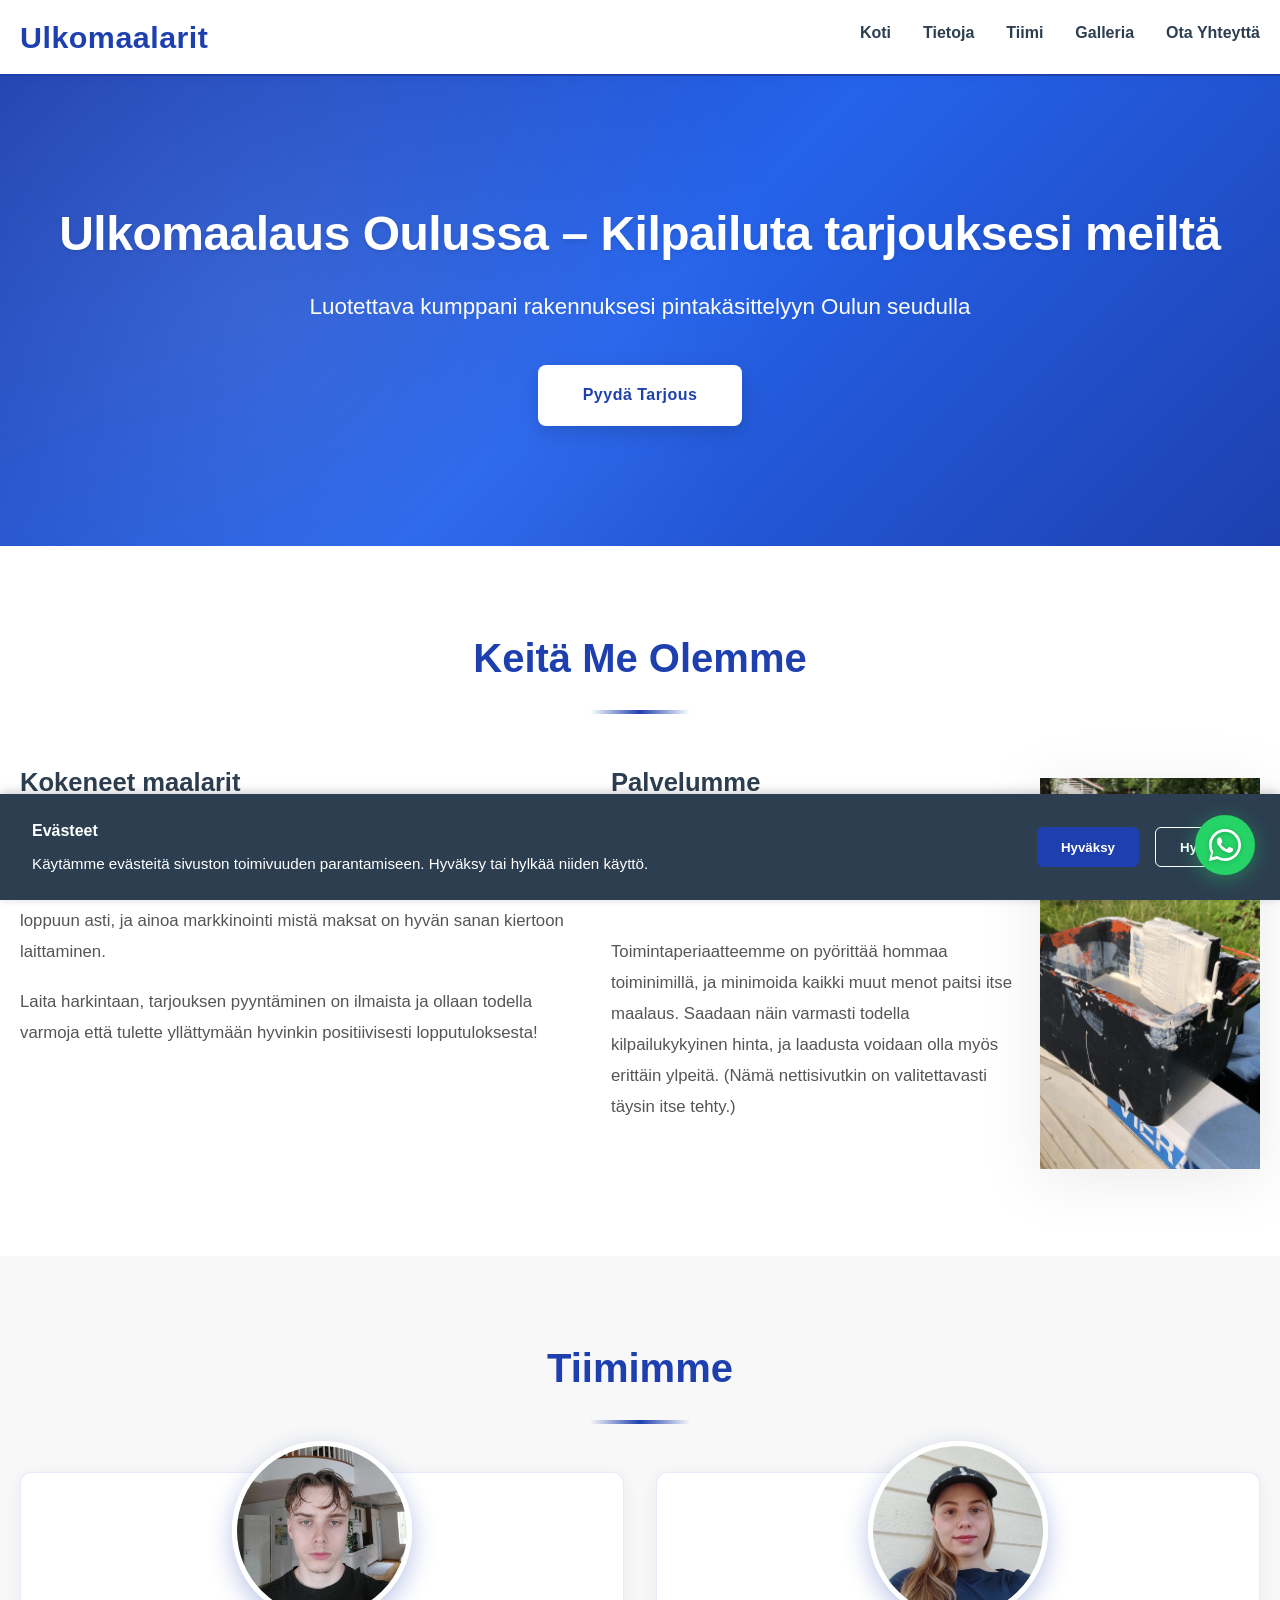
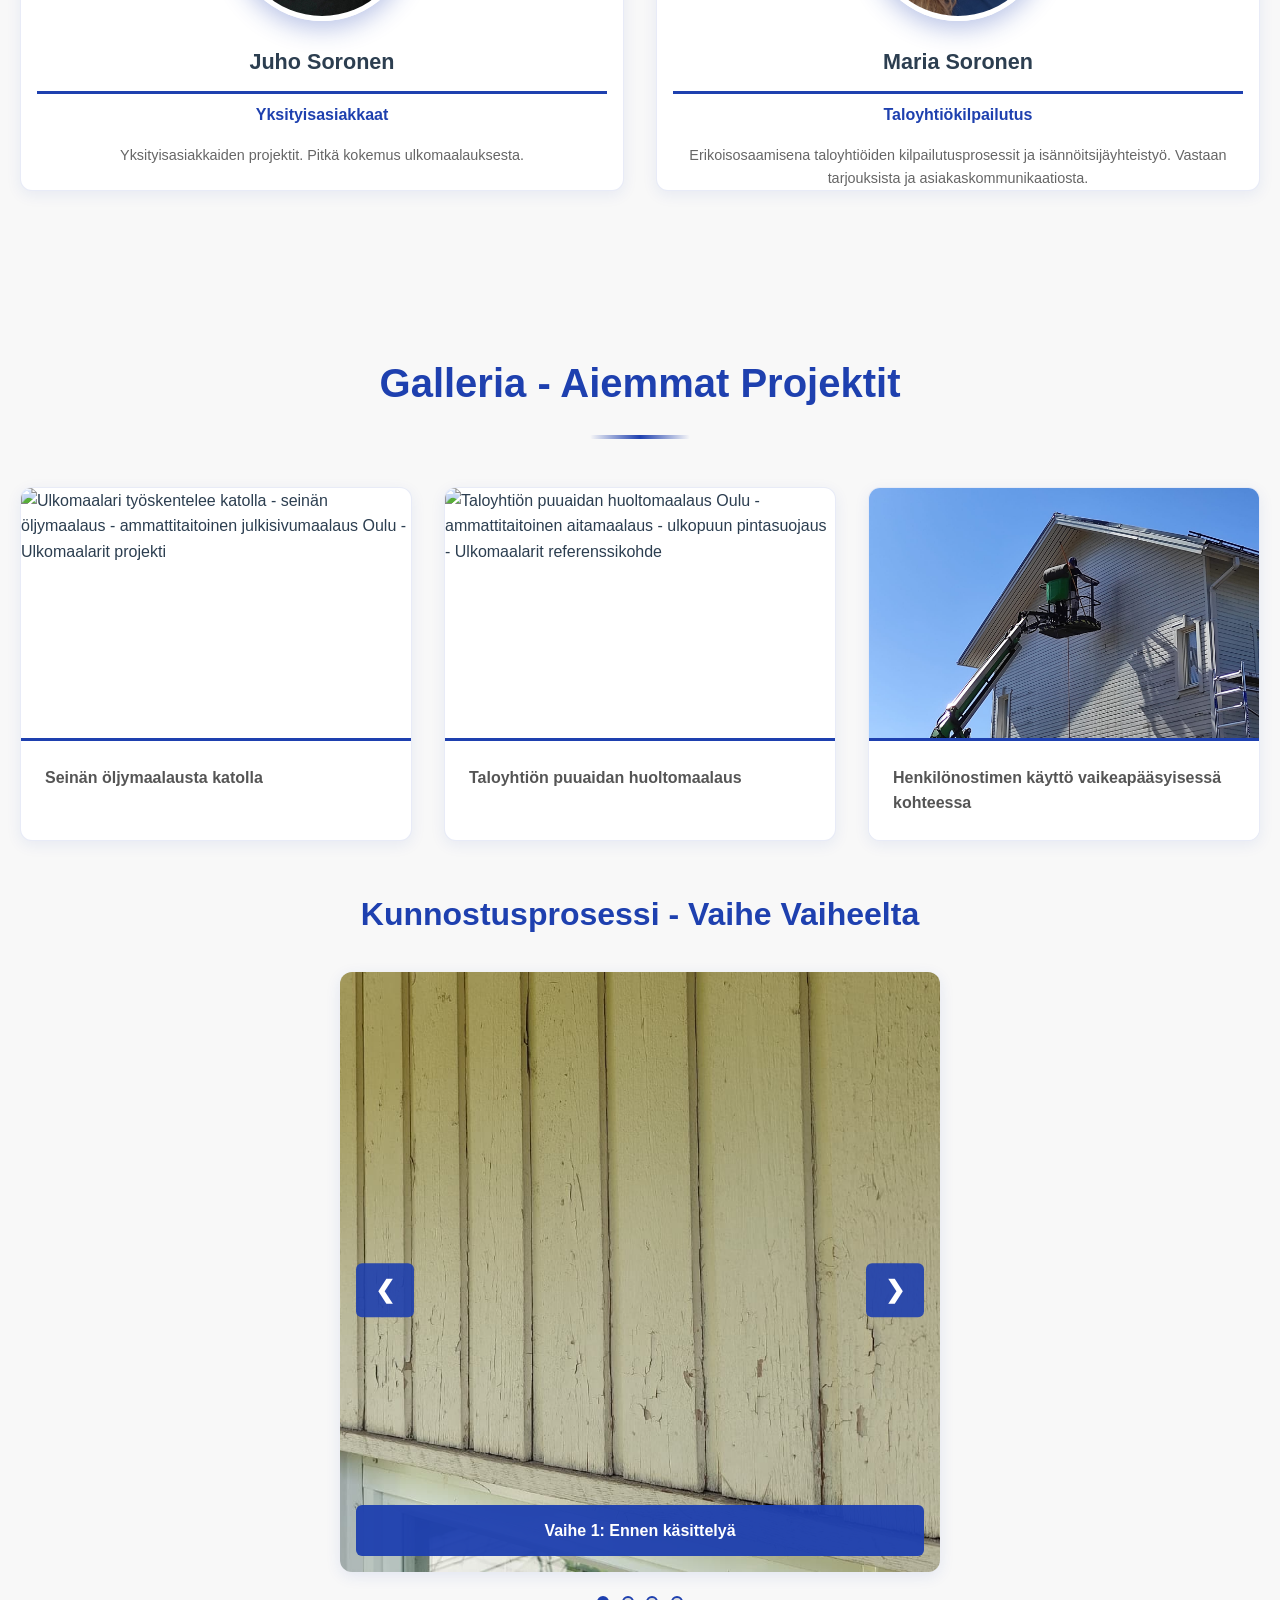
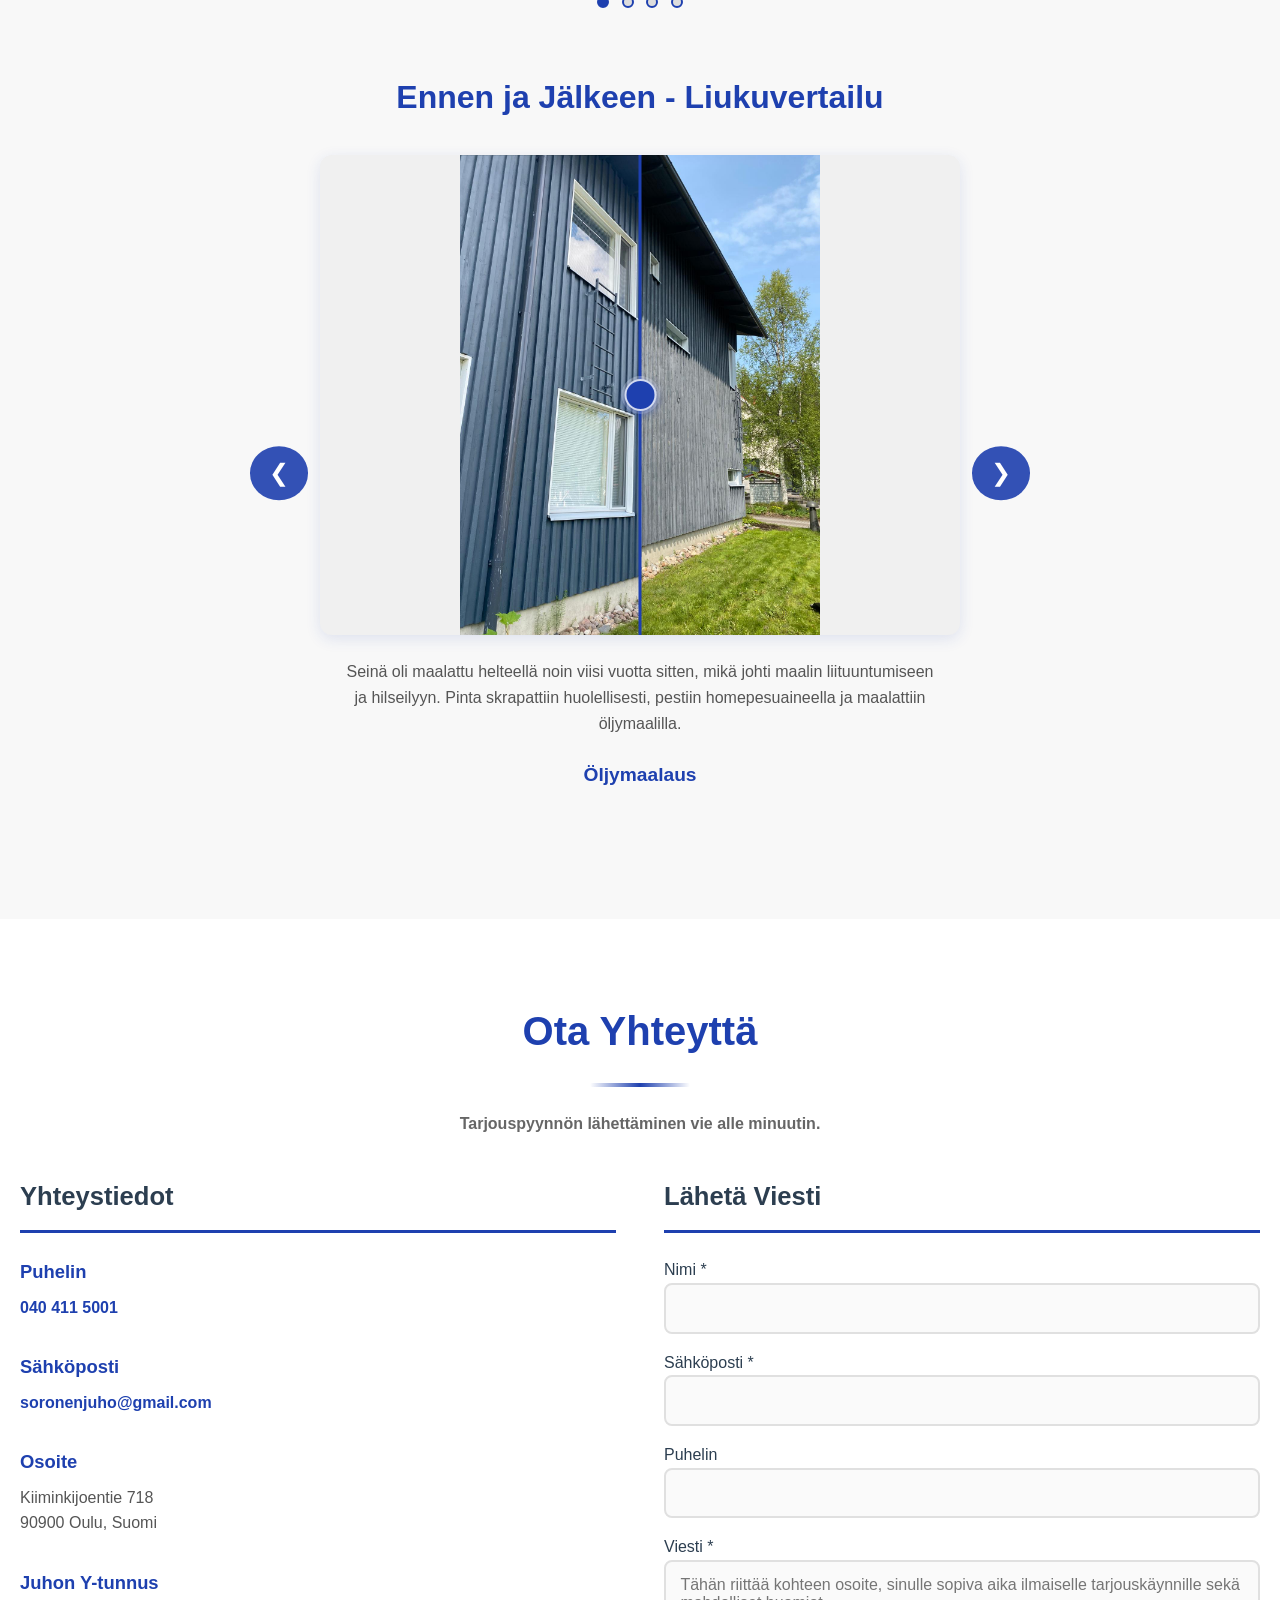
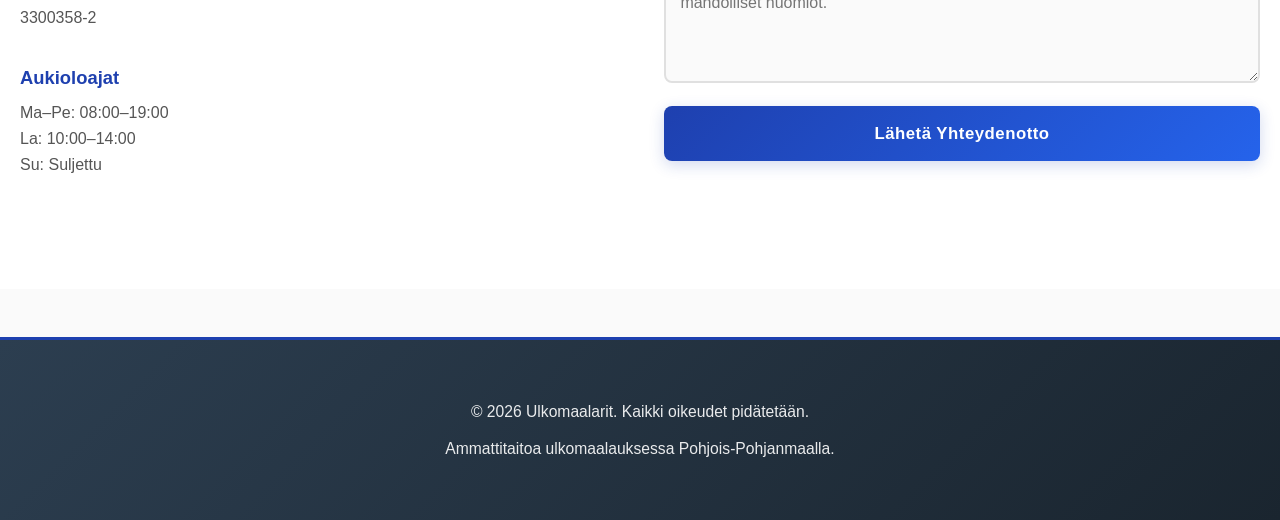
==== commit 56b37c73: "Update contact section to show only Y-tunnus" ====
--- a/index.html
+++ b/index.html
@@ -546,6 +546,10 @@
                         <p>Kiiminkijoentie 718<br>90900 Oulu, Suomi</p>
                     </div>
                     <div class="info-item">
+                        <h4>Juhon Y-tunnus</h4>
+                        <p>3300358-2</p>
+                    </div>
+                    <div class="info-item">
                         <h4>Aukioloajat</h4>
                         <p>Ma–Pe: 08:00–19:00<br>La: 10:00–14:00<br>Su: Suljettu</p>
                     </div>
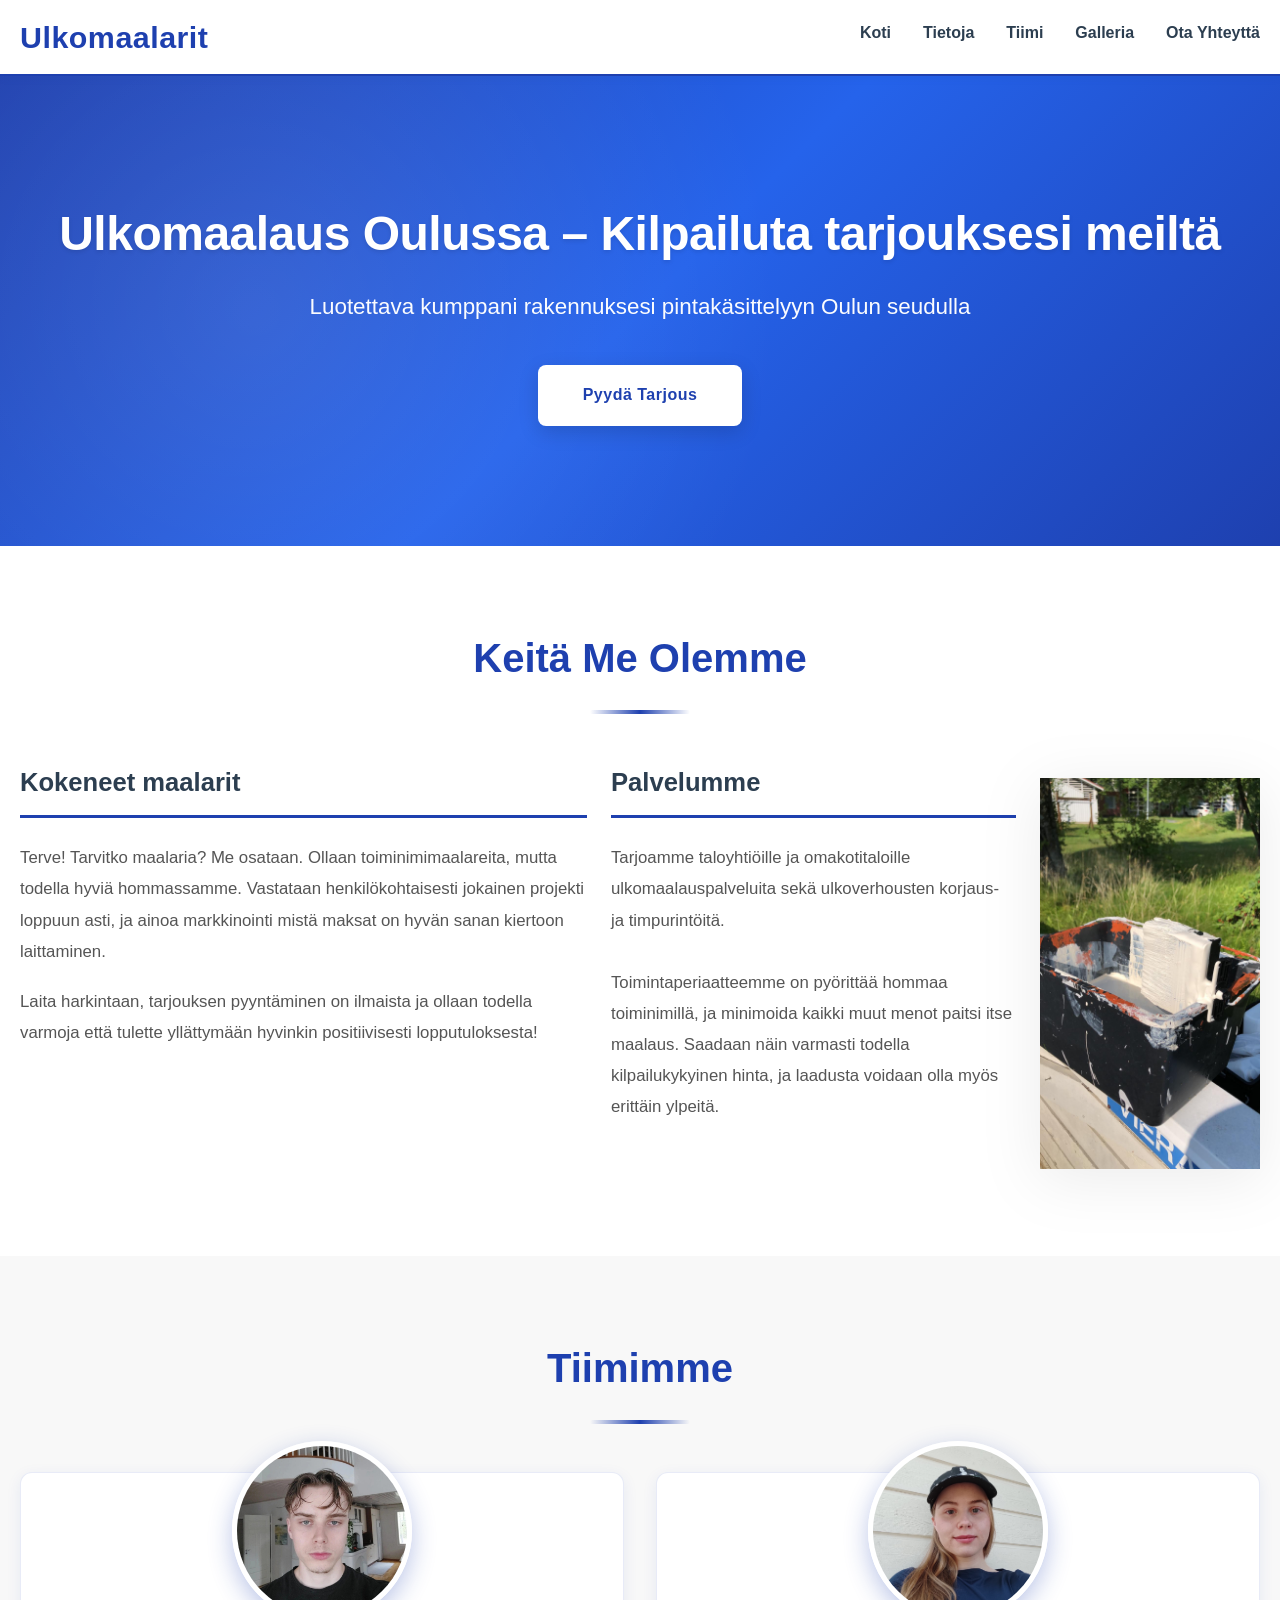
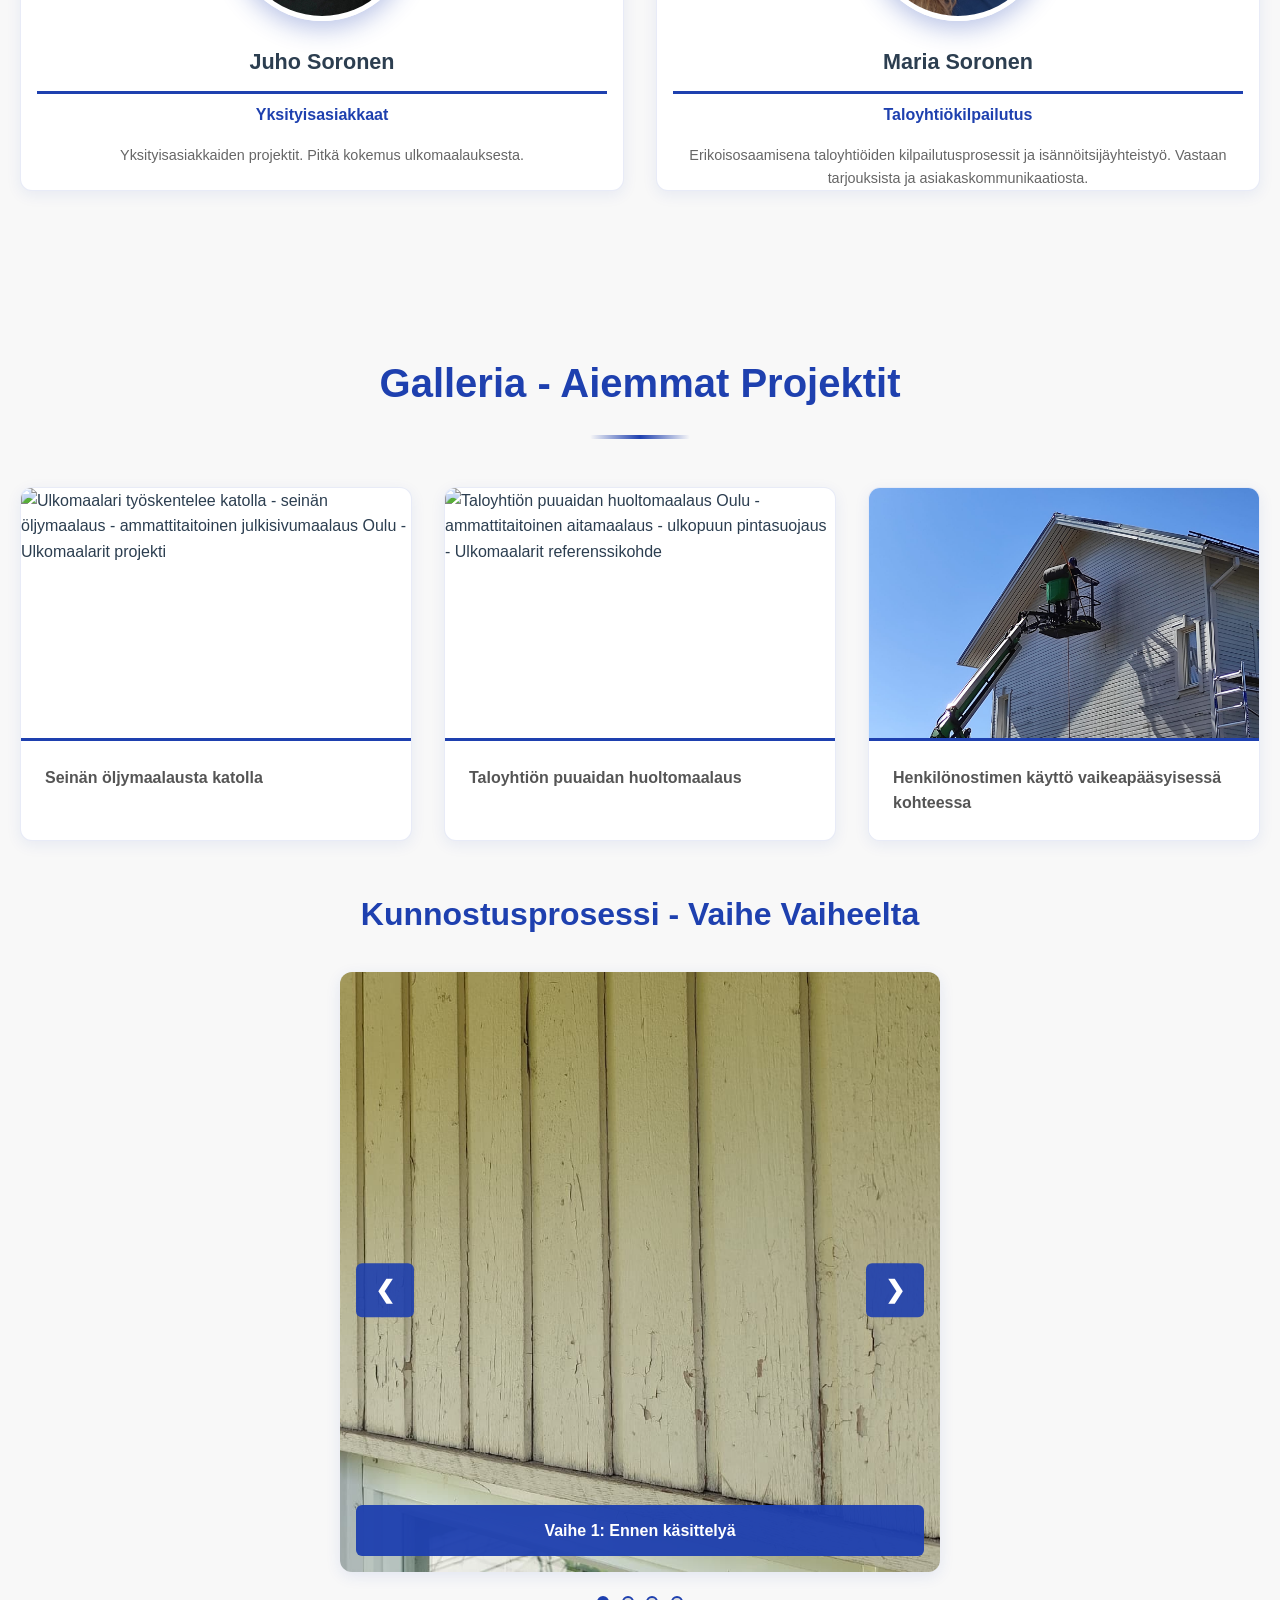
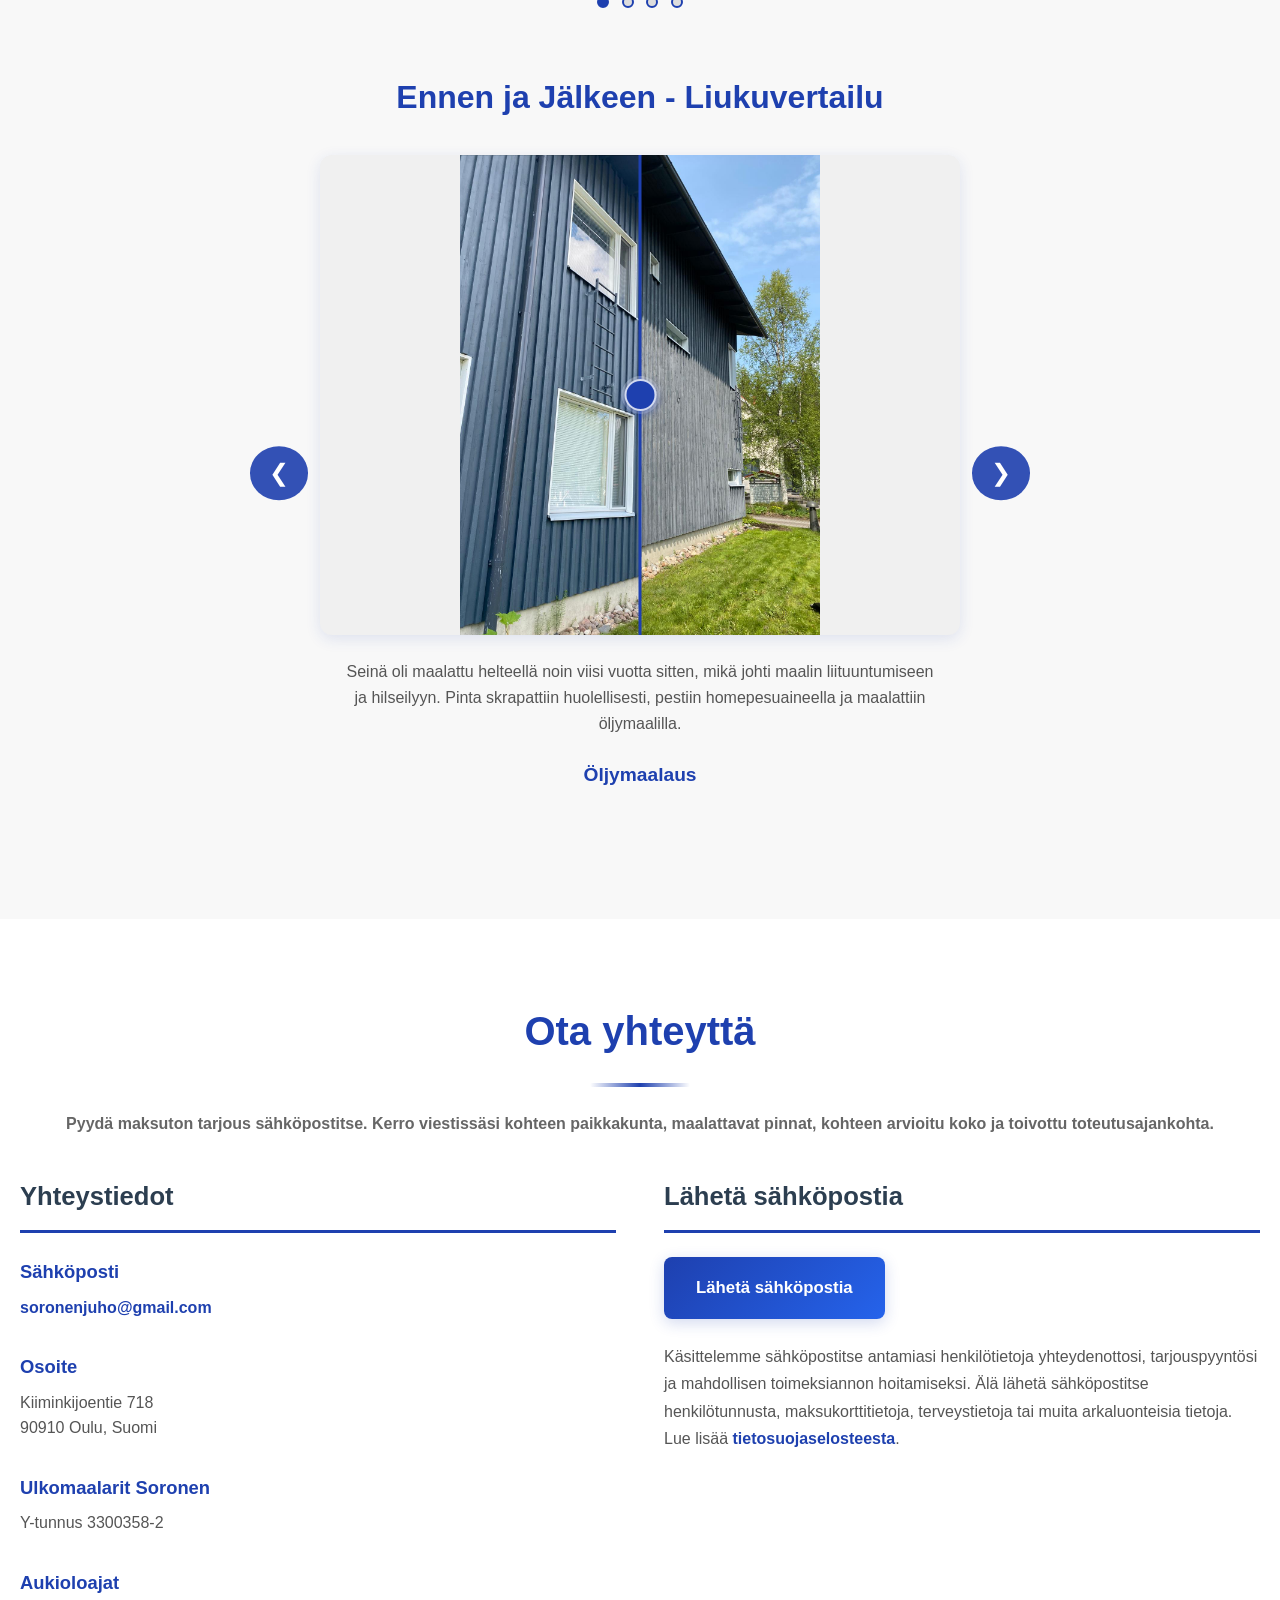
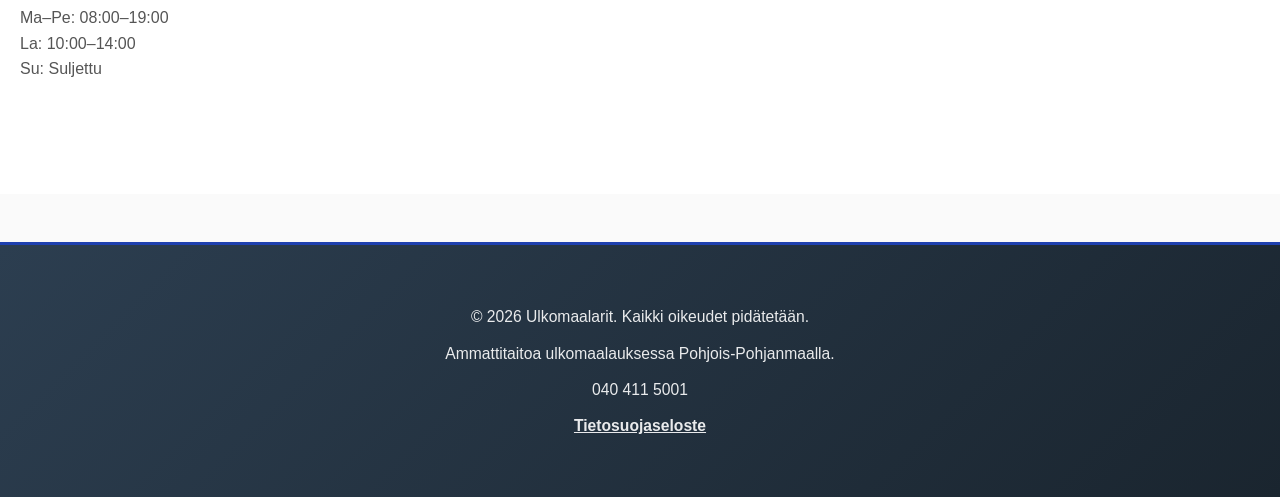
==== commit cb56a13f: "Update contact flow and privacy information" ====
--- a/index.html
+++ b/index.html
@@ -1,10 +1,10 @@
 <!DOCTYPE html>
 <html lang="fi">
 <head>
-    <meta charset="UTF-8">
+        <meta charset="UTF-8">
     <meta name="viewport" content="width=device-width, initial-scale=1.0">
     <title>Ulkomaalarit | Talon Maalaus Oulu | Julkisivumaalaus</title>
-    <meta name="description" content="Ulkomaalarit Oulu - Ammattitaitoista ulkomaalausta omakotitaloihin ja taloyhtiöihin Oulun seudulla. Kilpailukykyiset hinnat ja laadukas työ. Pyydä ilmainen tarjous!">
+    <meta name="description" content="Ulkomaalarit Soronen tarjoaa ammattitaitoista ulkomaalausta Oulun seudulla. Pyydä maksuton tarjous sähköpostitse.">
     <meta name="keywords" content="ulkomaalaus, maalari Oulu, ulkomaalari, taloyhtiö maalaus, omakotitalon maalaus, julkisivumaalaus, maalauspalvelu Oulu, maalausfirma Oulu, ulkomaalaus Oulu">
     <meta name="author" content="Ulkomaalarit">
     <meta name="robots" content="index, follow, max-image-preview:large, max-snippet:-1, max-video-preview:-1">
@@ -21,7 +21,7 @@
     <meta property="og:locale" content="fi_FI">
     <meta property="og:type" content="website">
     <meta property="og:title" content="Ulkomaalarit Oulu - Ammattitaitoista Ulkomaalausta">
-    <meta property="og:description" content="Ammattitaitoista ulkomaalausta omakotitaloihin ja taloyhtiöihin Oulun seudulla. Kilpailukykyiset hinnat, laadukas työ. Pyydä ilmainen tarjous!">
+    <meta property="og:description" content="Ammattitaitoista ulkomaalausta Oulun seudulla. Pyydä maksuton tarjous sähköpostitse.">
     <meta property="og:url" content="https://ulkomaalarit.fi/">
     <meta property="og:site_name" content="Ulkomaalarit">
     <meta property="og:image" content="https://ulkomaalarit.fi/images/maalaus-maalipurkki.jpeg">
@@ -42,7 +42,6 @@
     <link rel="manifest" href="/site.webmanifest">
     <link rel="sitemap" type="application/xml" href="/sitemap.xml">
     <link rel="stylesheet" href="styles.css">
-    <script type="text/javascript" src="https://cdn.jsdelivr.net/npm/@emailjs/browser@4/dist/email.min.js"></script>
 
     <script type="application/ld+json">
         {
@@ -51,7 +50,6 @@
             "name": "Ulkomaalarit",
             "url": "https://ulkomaalarit.fi/",
             "logo": "https://ulkomaalarit.fi/favicon.ico",
-            "telephone": "+358404115001",
             "address": {
                 "@type": "PostalAddress",
                 "streetAddress": "Kiiminkijoentie 718",
@@ -90,7 +88,6 @@
       "name": "Ulkomaalarit",
       "description": "Ulkomaalaukseen erikoistunut yritys Oulun seudulla. Tarjoamme ammattitaitoista ulkomaalausta omakotitaloihin, liikekiinteistöihin ja taloyhtiöihin.",
       "url": "https://ulkomaalarit.fi",
-      "telephone": "+358404115001",
       "email": "soronenjuho@gmail.com",
       "address": {
         "@type": "PostalAddress",
@@ -228,56 +225,6 @@
 
 </head>
 <body>
-    <!-- Cookie Banner -->
-    <div id="cookie-banner" style="display: none; position: fixed; bottom: 0; left: 0; right: 0; background: #2c3e50; color: #fff; padding: 1.5rem 2rem; z-index: 1000; box-shadow: 0 -2px 10px rgba(0,0,0,0.2);">
-        <div class="container" style="display: flex; justify-content: space-between; align-items: center; gap: 2rem; flex-wrap: wrap;">
-            <div style="flex: 1; min-width: 220px;">
-                <p style="margin: 0; margin-bottom: 0.5rem;"><strong>Evästeet</strong></p>
-                <p style="margin: 0; font-size: 0.95rem;">Käytämme evästeitä sivuston toimivuuden parantamiseen. Hyväksy tai hylkää niiden käyttö.</p>
-            </div>
-            <div style="display: flex; gap: 1rem; flex-wrap: wrap;">
-                <button id="cookie-accept" style="background: #1E40AF; color: white; border: none; padding: 0.7rem 1.5rem; border-radius: 6px; cursor: pointer; font-weight: 600; transition: all 0.3s;">Hyväksy</button>
-                <button id="cookie-decline" style="background: transparent; color: white; border: 1px solid white; padding: 0.7rem 1.5rem; border-radius: 6px; cursor: pointer; font-weight: 600; transition: all 0.3s;">Hylkää</button>
-            </div>
-        </div>
-    </div>
-
-    <script>
-        // Cookie banner functionality
-        function initCookieBanner() {
-            const banner = document.getElementById('cookie-banner');
-            const acceptBtn = document.getElementById('cookie-accept');
-            const declineBtn = document.getElementById('cookie-decline');
-            
-            // Check if user has already made a choice
-            const cookieConsent = localStorage.getItem('cookieConsent');
-            
-            if (!cookieConsent) {
-                // Show banner after 1 second
-                setTimeout(() => {
-                    banner.style.display = 'block';
-                }, 1000);
-            }
-            
-            acceptBtn.addEventListener('click', () => {
-                localStorage.setItem('cookieConsent', 'accepted');
-                banner.style.display = 'none';
-            });
-            
-            declineBtn.addEventListener('click', () => {
-                localStorage.setItem('cookieConsent', 'declined');
-                banner.style.display = 'none';
-            });
-        }
-        
-        // Initialize when DOM is ready
-        if (document.readyState === 'loading') {
-            document.addEventListener('DOMContentLoaded', initCookieBanner);
-        } else {
-            initCookieBanner();
-        }
-    </script>
-
     <header class="header">
         <div class="container">
             <h1 class="logo">Ulkomaalarit</h1>
@@ -316,7 +263,7 @@
                 </div>
                 <div class="services">
                     <h3>Palvelumme</h3>
-                    <p>Teemme taloyhtiöiden ja omakotitalojen maalauksia, sekä tarpeenmukaisia timpurintöitä ulkoverhouksille.<br><br>Toimintaperiaatteemme on pyörittää hommaa toiminimillä, ja minimoida kaikki muut menot paitsi itse maalaus. Saadaan näin varmasti todella kilpailukykyinen hinta, ja laadusta voidaan olla myös erittäin ylpeitä. (Nämä nettisivutkin on valitettavasti täysin itse tehty.)</p>
+                    <p>Tarjoamme taloyhtiöille ja omakotitaloille ulkomaalauspalveluita sekä ulkoverhousten korjaus- ja timpurintöitä.<br><br>Toimintaperiaatteemme on pyörittää hommaa toiminimillä, ja minimoida kaikki muut menot paitsi itse maalaus. Saadaan näin varmasti todella kilpailukykyinen hinta, ja laadusta voidaan olla myös erittäin ylpeitä.</p>
                 </div>
                 <div class="paint-can">
                     <a href="#gallery">
@@ -528,54 +475,32 @@
     <!-- Contact Section -->
     <section id="contact" class="contact">
         <div class="container">
-            <h2>Ota Yhteyttä</h2>
-            <p style="margin: -1.5rem 0 2.5rem; text-align: center; color: #666; font-weight: 600;">Tarjouspyynnön lähettäminen vie alle minuutin.</p>
+            <h2>Ota yhteyttä</h2>
+            <p style="margin: -1.5rem 0 2.5rem; text-align: center; color: #666; font-weight: 600;">Pyydä maksuton tarjous sähköpostitse. Kerro viestissäsi kohteen paikkakunta, maalattavat pinnat, kohteen arvioitu koko ja toivottu toteutusajankohta.</p>
             <div class="contact-content">
                 <div class="contact-info">
                     <h3>Yhteystiedot</h3>
-                    <div class="info-item">
-                        <h4>Puhelin</h4>
-                        <p><a href="tel:0404115001">040 411 5001</a></p>
-                    </div>
                     <div class="info-item">
                         <h4>Sähköposti</h4>
                         <p><a href="mailto:soronenjuho@gmail.com">soronenjuho@gmail.com</a></p>
                     </div>
                     <div class="info-item">
                         <h4>Osoite</h4>
-                        <p>Kiiminkijoentie 718<br>90900 Oulu, Suomi</p>
+                        <p>Kiiminkijoentie 718<br>90910 Oulu, Suomi</p>
                     </div>
                     <div class="info-item">
-                        <h4>Juhon Y-tunnus</h4>
-                        <p>3300358-2</p>
+                        <h4>Ulkomaalarit Soronen</h4>
+                        <p>Y-tunnus 3300358-2</p>
                     </div>
                     <div class="info-item">
                         <h4>Aukioloajat</h4>
                         <p>Ma–Pe: 08:00–19:00<br>La: 10:00–14:00<br>Su: Suljettu</p>
                     </div>
                 </div>
-                <div class="contact-form">
-                    <h3>Lähetä Viesti</h3>
-                    <form id="contact-form">
-                        <div class="form-group">
-                            <label for="name">Nimi *</label>
-                            <input type="text" id="name" name="from_name" required>
-                        </div>
-                        <div class="form-group">
-                            <label for="email">Sähköposti *</label>
-                            <input type="email" id="email" name="reply_to" required>
-                        </div>
-                        <div class="form-group">
-                            <label for="phone">Puhelin</label>
-                            <input type="tel" id="phone" name="phone">
-                        </div>
-                        <div class="form-group">
-                            <label for="message">Viesti *</label>
-                            <textarea id="message" name="message" rows="5" required placeholder="Tähän riittää kohteen osoite, sinulle sopiva aika ilmaiselle tarjouskäynnille sekä mahdolliset huomiot."></textarea>
-                        </div>
-                        <button type="submit" class="submit-button">Lähetä Yhteydenotto</button>
-                    </form>
-                    <div id="form-status" style="margin-top: 1rem; text-align: center; font-weight: bold;"></div>
+                <div class="email-contact">
+                    <h3>Lähetä sähköpostia</h3>
+                    <a class="email-button" href="mailto:soronenjuho@gmail.com?subject=Tarjouspyyntö">Lähetä sähköpostia</a>
+                    <p class="privacy-note">Käsittelemme sähköpostitse antamiasi henkilötietoja yhteydenottosi, tarjouspyyntösi ja mahdollisen toimeksiannon hoitamiseksi. Älä lähetä sähköpostitse henkilötunnusta, maksukorttitietoja, terveystietoja tai muita arkaluonteisia tietoja. Lue lisää <a href="privacy.html">tietosuojaselosteesta</a>.</p>
                 </div>
             </div>
         </div>
@@ -586,15 +511,11 @@
         <div class="container">
             <p>&copy; 2026 Ulkomaalarit. Kaikki oikeudet pidätetään.</p>
             <p>Ammattitaitoa ulkomaalauksessa Pohjois-Pohjanmaalla.</p>
+            <p>040 411 5001</p>
+            <p><a href="privacy.html">Tietosuojaseloste</a></p>
         </div>
     </footer>
 
-    <!-- WhatsApp Button -->
-    <a href="https://wa.me/358404115001" class="whatsapp-button" target="_blank" rel="noopener noreferrer" aria-label="Ota yhteyttä WhatsAppissa">
-        <svg viewBox="0 0 32 32" width="32" height="32">
-            <path fill="currentColor" d="M16 0C7.164 0 0 7.164 0 16c0 2.824.736 5.488 2.024 7.784L0 32l8.408-2.008A15.926 15.926 0 0016 32c8.836 0 16-7.164 16-16S24.836 0 16 0zm0 29.333c-2.588 0-5.088-.74-7.244-2.132l-.52-.308-5.396 1.288 1.44-5.144-.336-.536A13.24 13.24 0 012.667 16c0-7.364 5.969-13.333 13.333-13.333S29.333 8.636 29.333 16 23.364 29.333 16 29.333zm7.308-9.977c-.4-.2-2.368-1.168-2.736-1.3-.368-.136-.636-.2-.904.2-.268.4-1.036 1.3-1.268 1.568-.236.268-.468.3-.868.1-.4-.2-1.688-.62-3.216-1.984-1.188-1.06-1.988-2.368-2.22-2.768-.236-.4-.024-.616.176-.816.18-.18.4-.468.6-.704.2-.232.268-.4.4-.668.136-.268.068-.5-.032-.7-.1-.2-.904-2.176-1.24-2.98-.328-.78-.66-.676-.904-.688-.232-.012-.5-.016-.768-.016s-.7.1-1.068.5c-.368.4-1.4 1.368-1.4 3.336s1.432 3.868 1.632 4.136c.2.268 2.824 4.312 6.844 6.048.956.416 1.704.664 2.288.848.96.304 1.836.26 2.528.156.772-.116 2.368-.968 2.7-1.904.336-.936.336-1.74.236-1.904-.1-.168-.368-.268-.768-.468z"/>
-        </svg>
-    </a>
 
     <script>
         // Mobile menu toggle
@@ -625,36 +546,6 @@
             }
         });
 
-        // EmailJS initialization and form handling
-        (function() {
-            emailjs.init('Ti9JB9Yr26bA83G8H'); // EmailJS Public Key
-        })();
-
-        document.getElementById('contact-form').addEventListener('submit', function(event) {
-            event.preventDefault();
-            
-            const statusDiv = document.getElementById('form-status');
-            const submitButton = this.querySelector('.submit-button');
-            
-            submitButton.disabled = true;
-            submitButton.textContent = 'Lähetetään...';
-            statusDiv.textContent = '';
-            
-            emailjs.sendForm('service_jnk4vj7', 'template_fvj1nyk', this)
-                .then(function() {
-                    statusDiv.style.color = '#28a745';
-                    statusDiv.textContent = 'Viesti lähetetty onnistuneesti! Otamme yhteyttä pian.';
-                    document.getElementById('contact-form').reset();
-                    submitButton.disabled = false;
-                    submitButton.textContent = 'Lähetä Yhteydenotto';
-                }, function(error) {
-                    statusDiv.style.color = '#dc3545';
-                    statusDiv.textContent = 'Viestin lähetys epäonnistui. Yritä uudelleen tai soita meille.';
-                    submitButton.disabled = false;
-                    submitButton.textContent = 'Lähetä Yhteydenotto';
-                    console.error('EmailJS error:', error);
-                });
-        });
 
     </script>
 </body>
--- a/styles.css
+++ b/styles.css
@@ -124,29 +124,33 @@
 
 /* Contact */
 .contact-content { display: grid; grid-template-columns: 1fr 1fr; gap: 3rem; }
-.contact-info h3, .contact-form h3 { color: #2c3e50; font-size: 1.6rem; margin-bottom: 1.5rem; border-bottom: 3px solid #1E40AF; padding-bottom: 0.8rem; font-weight: 700; }
+.contact-info h3, .email-contact h3 { color: #2c3e50; font-size: 1.6rem; margin-bottom: 1.5rem; border-bottom: 3px solid #1E40AF; padding-bottom: 0.8rem; font-weight: 700; }
 .info-item { margin-bottom: 2rem; }
 .info-item h4 { color: #1E40AF; font-size: 1.15rem; margin-bottom: 0.5rem; font-weight: 700; }
 .info-item p { color: #555; font-weight: 500; }
-.info-item a { color: #1E40AF; text-decoration: none; font-weight: 700; transition: all 0.3s; }
+.info-item a, .privacy-note a { color: #1E40AF; text-decoration: none; font-weight: 700; transition: all 0.3s; }
 .info-item a:hover { text-decoration: underline; opacity: 0.8; }
-
-/* Form */
-.contact-form input, .contact-form textarea { width: 100%; padding: 0.9rem; margin-bottom: 1rem; border: 2px solid #e0e0e0; border-radius: 8px; font-family: inherit; font-size: 1rem; transition: all 0.3s; background: #fafafa; }
-.contact-form input:focus, .contact-form textarea:focus { outline: none; border-color: #1E40AF; box-shadow: 0 0 0 3px rgba(30,64,175,0.1); background: #ffffff; }
-.submit-button { background: linear-gradient(135deg, #1E40AF 0%, #2563EB 100%); color: #fff; padding: 1.1rem 2rem; border: none; border-radius: 8px; font-size: 1.05rem; font-weight: 700; cursor: pointer; width: 100%; transition: all 0.3s cubic-bezier(0.34, 1.56, 0.64, 1); letter-spacing: 0.5px; box-shadow: 0 4px 15px rgba(30, 64, 175, 0.2); }
-.submit-button:hover { transform: translateY(-2px); box-shadow: 0 6px 20px rgba(30, 64, 175, 0.3); }
-.submit-button:active { transform: translateY(0); }
+.email-button { display: inline-block; background: linear-gradient(135deg, #1E40AF 0%, #2563EB 100%); color: #fff; padding: 1.1rem 2rem; border-radius: 8px; text-decoration: none; font-size: 1.05rem; font-weight: 700; box-shadow: 0 4px 15px rgba(30, 64, 175, 0.2); }
+.email-button:hover { transform: translateY(-2px); box-shadow: 0 6px 20px rgba(30, 64, 175, 0.3); }
+.privacy-note { color: #555; margin-top: 1.5rem; line-height: 1.7; }
+.privacy-note a:hover { text-decoration: underline; opacity: 0.8; }
+a:focus-visible, button:focus-visible { outline: 3px solid #f59e0b; outline-offset: 3px; }
 
 /* Footer */
 .footer { background: linear-gradient(135deg, #2c3e50 0%, #1a252f 100%); color: #ffffff; padding: 3rem 20px; text-align: center; margin-top: 3rem; border-top: 3px solid #1E40AF; }
 .footer p { margin: 0.7rem 0; font-size: 0.98rem; opacity: 0.9; }
-
-/* WhatsApp Button */
-.whatsapp-button { position: fixed; bottom: 25px; right: 25px; width: 60px; height: 60px; background: #25D366; border-radius: 50%; display: flex; align-items: center; justify-content: center; box-shadow: 0 4px 20px rgba(37, 211, 102, 0.4); transition: all 0.3s cubic-bezier(0.34, 1.56, 0.64, 1); z-index: 1000; text-decoration: none; color: white; }
-.whatsapp-button:hover { transform: scale(1.1); box-shadow: 0 6px 30px rgba(37, 211, 102, 0.6); }
-.whatsapp-button:active { transform: scale(0.95); }
-.whatsapp-button svg { filter: drop-shadow(0 1px 2px rgba(0, 0, 0, 0.2)); }
+.footer a { color: #ffffff; font-weight: 700; }
+
+/* Privacy page */
+.privacy-page { padding: 70px 20px; background: #ffffff; }
+.privacy-content { max-width: 820px; margin: 0 auto; }
+.privacy-content h1 { color: #1E40AF; font-size: 2.5rem; margin-bottom: 1rem; }
+.privacy-content h2 { color: #2c3e50; font-size: 1.55rem; margin: 2.5rem 0 0.8rem; }
+.privacy-content p, .privacy-content li { color: #555; line-height: 1.8; }
+.privacy-content ul { padding-left: 1.4rem; margin: 0.7rem 0 1rem; }
+.privacy-content a { color: #1E40AF; font-weight: 700; }
+.privacy-updated { color: #2c3e50 !important; font-weight: 700; margin-bottom: 2rem; }
+.back-home { display: inline-block; margin-bottom: 2rem; }
 
 /* Mobile Menu Toggle */
 .mobile-menu-toggle { display: none; flex-direction: column; gap: 5px; background: none; border: none; cursor: pointer; padding: 8px; z-index: 1001; }
@@ -193,9 +197,6 @@
     /* Contact */
     .contact-content { grid-template-columns: 1fr; gap: 2rem; }
     
-    /* WhatsApp button */
-    .whatsapp-button { width: 55px; height: 55px; bottom: 20px; right: 20px; }
-    .whatsapp-button svg { width: 28px; height: 28px; }
 }
 
 @media (max-width: 480px) {
@@ -211,6 +212,8 @@
     
     /* Section headings */
     .about h2, .team h2, .gallery h2, .contact h2, .news h2 { font-size: 2rem; margin-bottom: 2rem; }
+    .privacy-page { padding: 50px 15px; }
+    .privacy-content h1 { font-size: 2rem; overflow-wrap: anywhere; }
     
     /* Team cards - Smaller floating images */
     .team-member { padding-top: 2.5rem; }
@@ -239,17 +242,11 @@
     .news-item h3 { font-size: 1.3rem; }
     .news-item p { font-size: 0.95rem; }
     
-    /* Contact form - Better touch targets */
-    .contact-form input, .contact-form textarea { padding: 1rem; font-size: 1rem; }
-    .submit-button { padding: 1.2rem 2rem; font-size: 1rem; }
     
     /* Info items - Better readability */
     .info-item h4 { font-size: 1.1rem; }
     .info-item p, .info-item a { font-size: 1rem; }
     
-    /* WhatsApp button - Smaller on mobile */
-    .whatsapp-button { width: 50px; height: 50px; bottom: 15px; right: 15px; }
-    .whatsapp-button svg { width: 26px; height: 26px; }
     
     /* Footer */
     .footer { padding: 2rem 15px; }
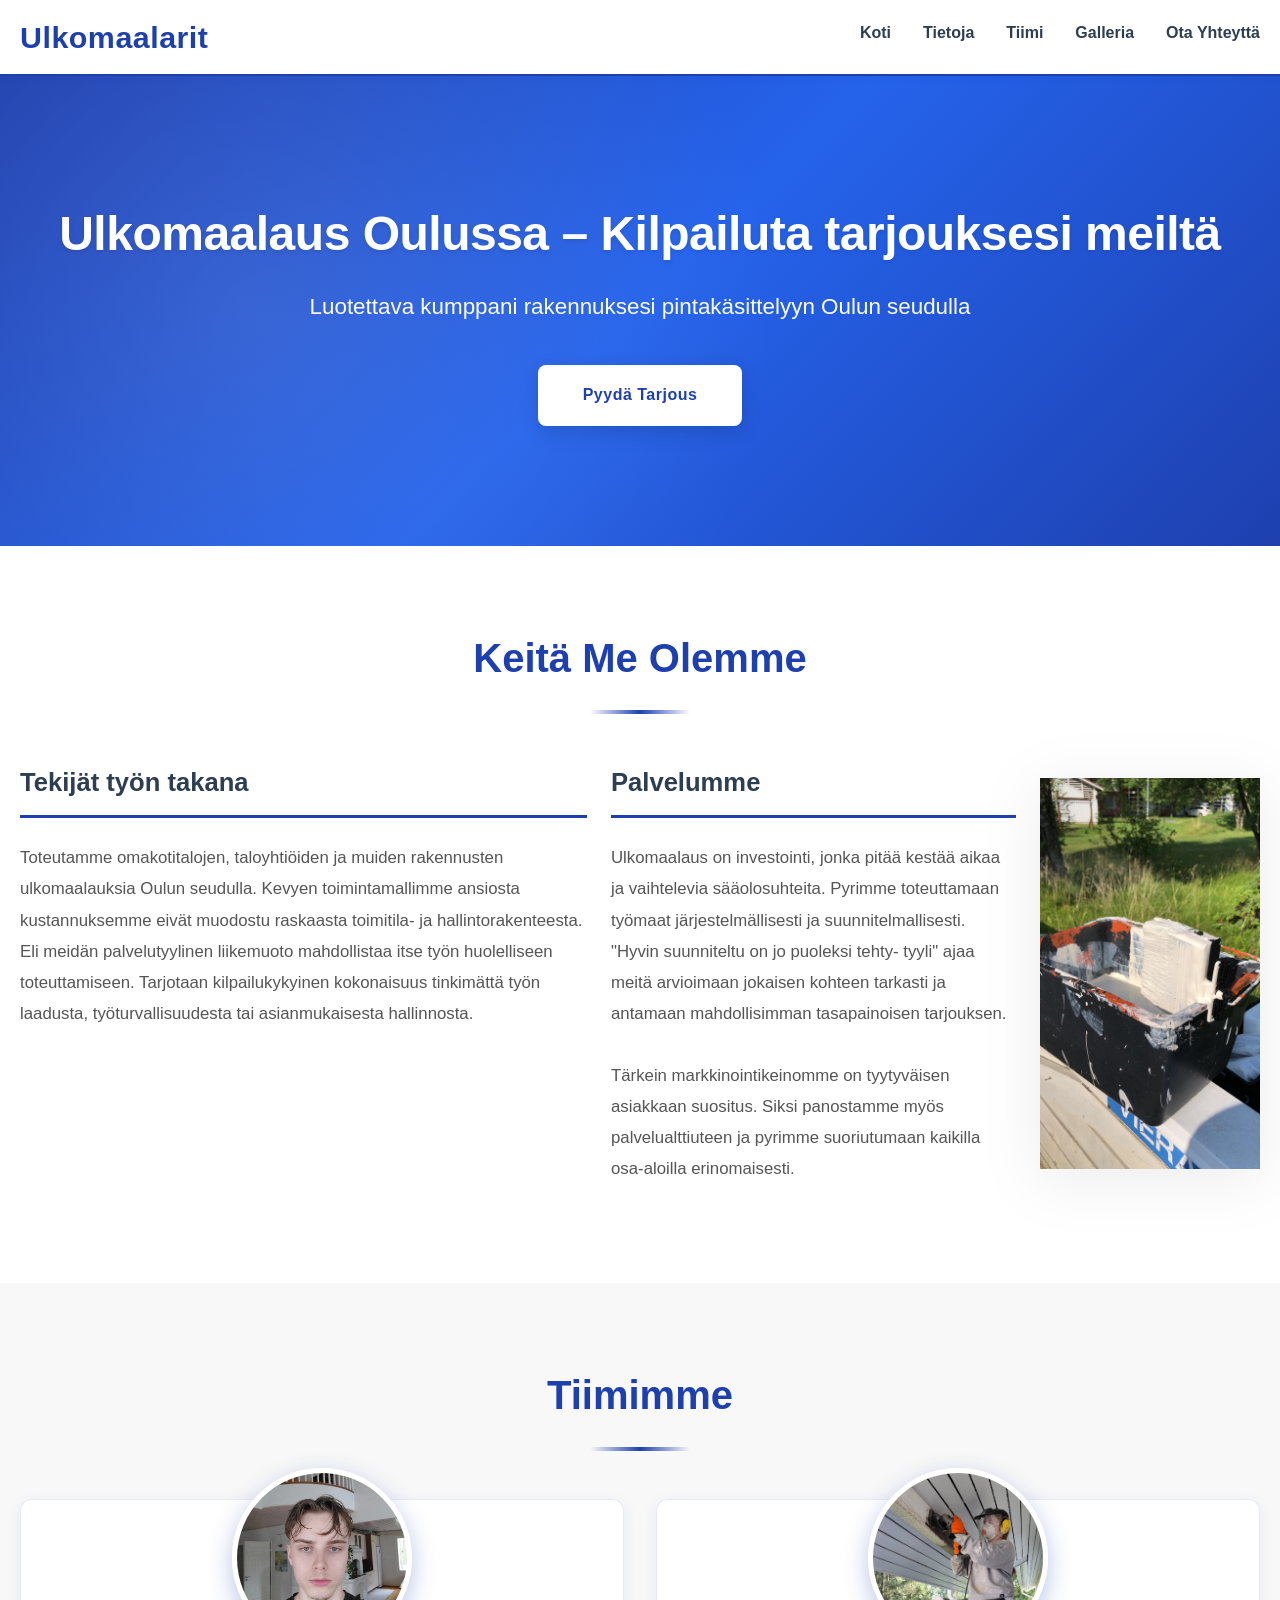
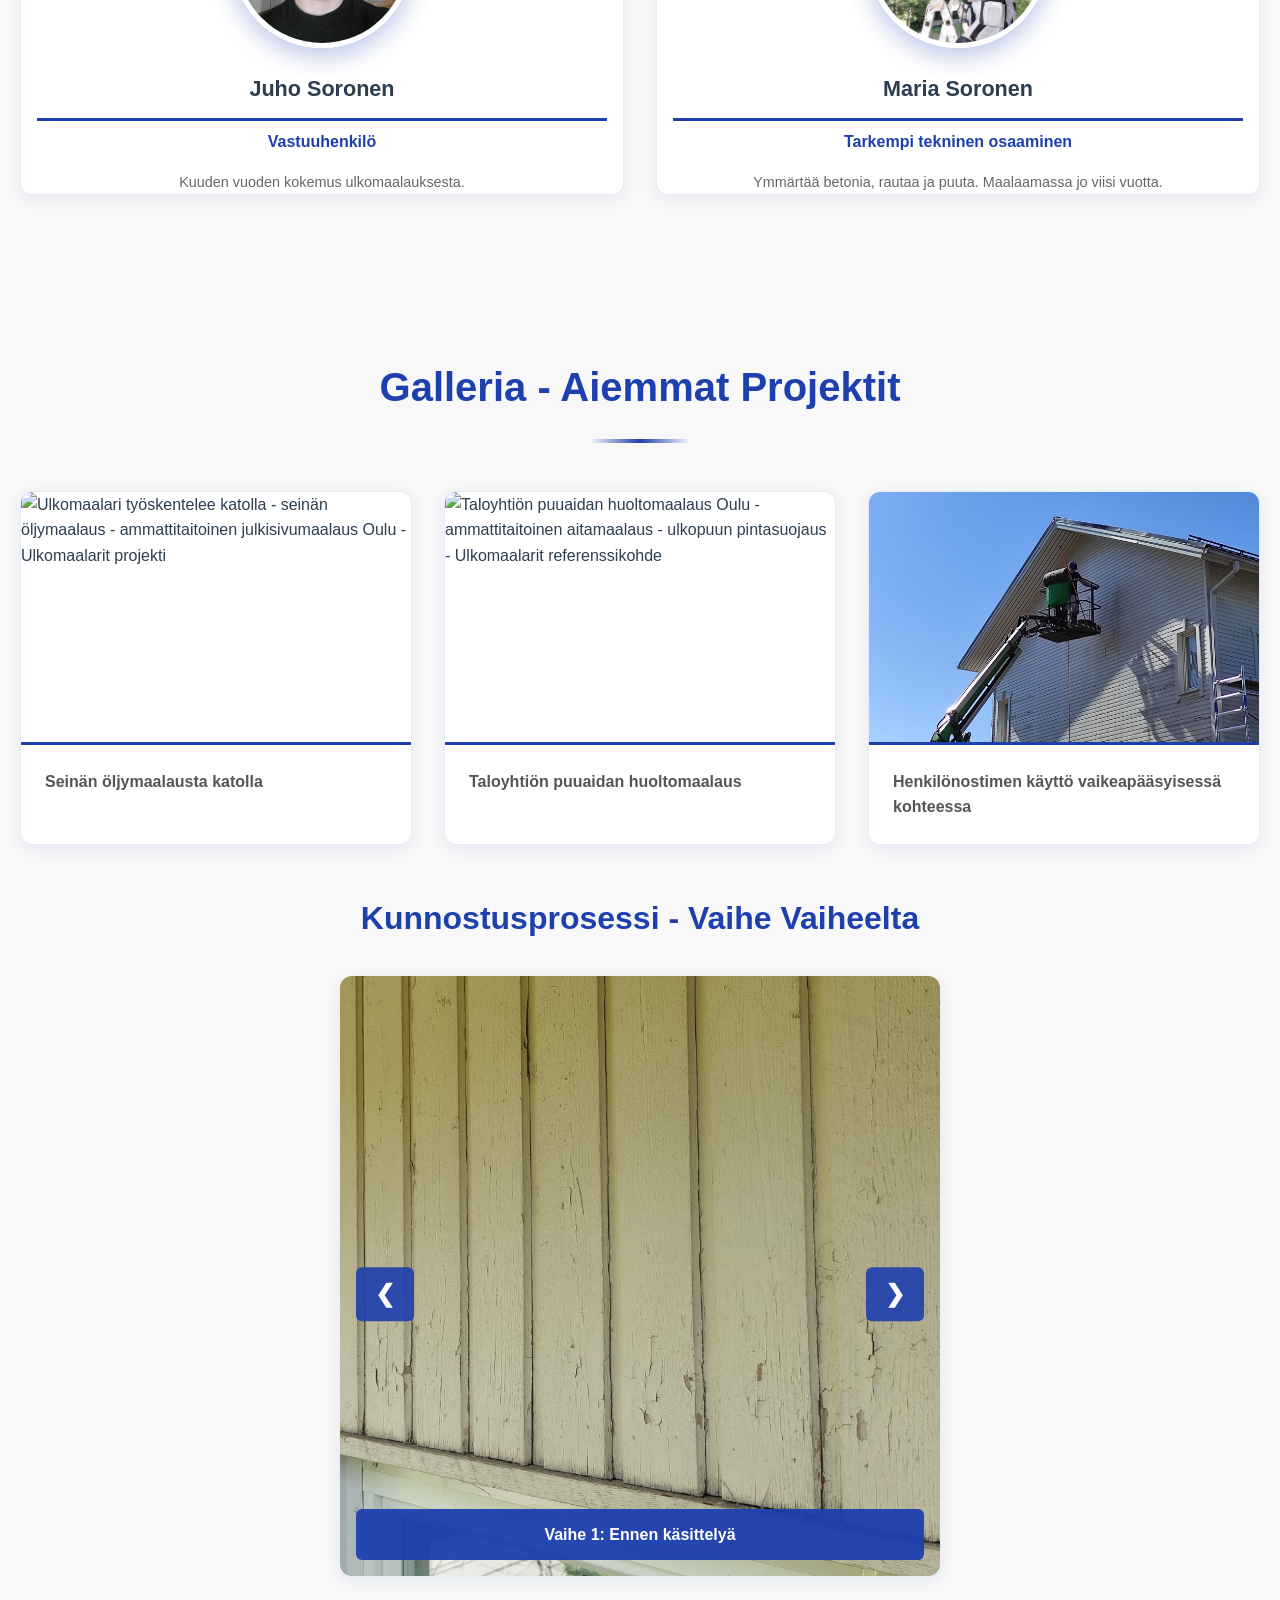
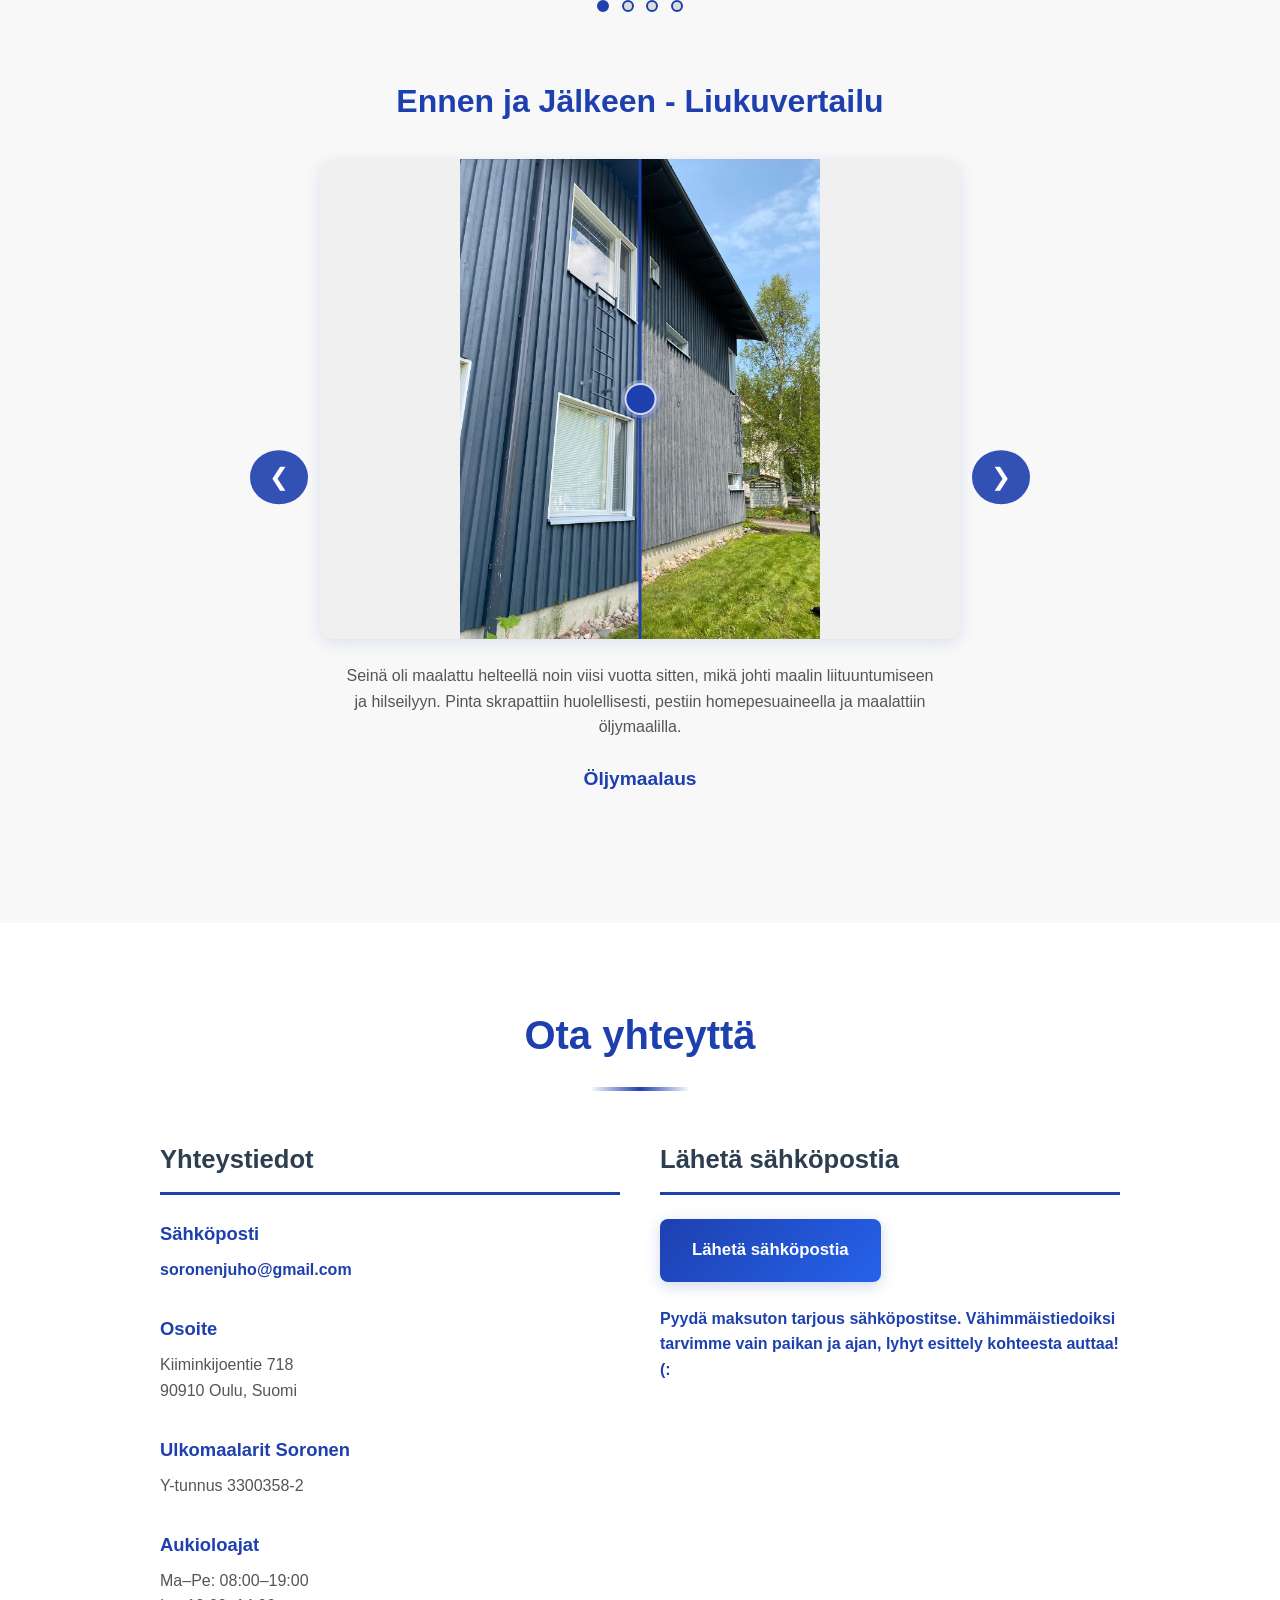
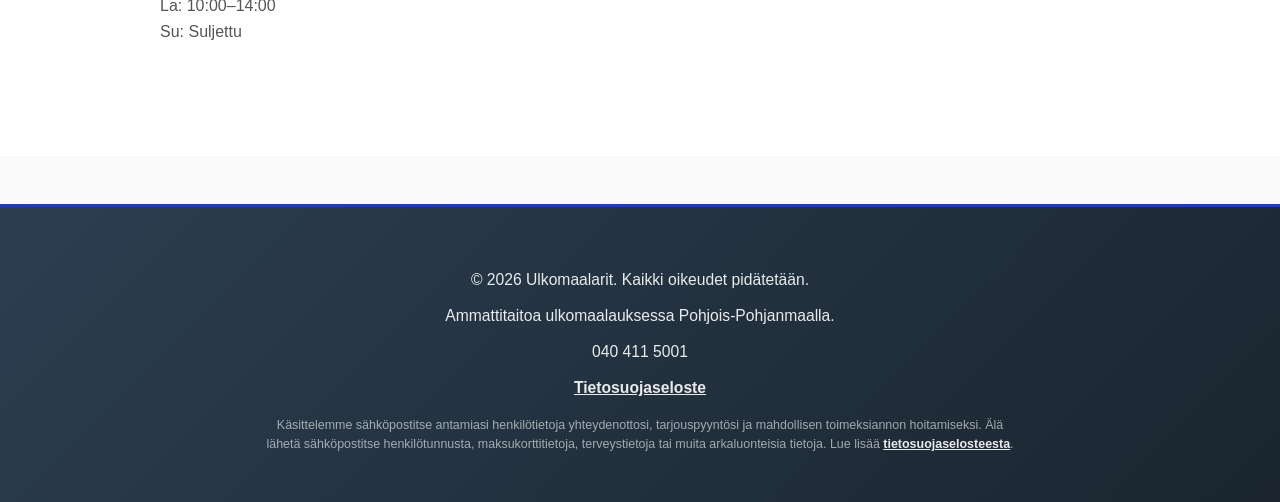
==== commit a16fb1b7: "Refine contact layout and site content" ====
--- a/index.html
+++ b/index.html
@@ -257,13 +257,12 @@
             <h2>Keitä Me Olemme</h2>
             <div class="about-content">
                 <div>
-                    <h3>Kokeneet maalarit</h3>
-                    <p>Terve! Tarvitko maalaria? Me osataan. Ollaan toiminimimaalareita, mutta todella hyviä hommassamme. Vastataan henkilökohtaisesti jokainen projekti loppuun asti, ja ainoa markkinointi mistä maksat on hyvän sanan kiertoon laittaminen.</p>
-                    <p>Laita harkintaan, tarjouksen pyyntäminen on ilmaista ja ollaan todella varmoja että tulette yllättymään hyvinkin positiivisesti lopputuloksesta!</p>
+                    <h3>Tekijät työn takana</h3>
+                    <p>Toteutamme omakotitalojen, taloyhtiöiden ja muiden rakennusten ulkomaalauksia Oulun seudulla. Kevyen toimintamallimme ansiosta kustannuksemme eivät muodostu raskaasta toimitila- ja hallintorakenteesta. Eli meidän palvelutyylinen liikemuoto mahdollistaa itse työn huolelliseen toteuttamiseen. Tarjotaan kilpailukykyinen kokonaisuus tinkimättä työn laadusta, työturvallisuudesta tai asianmukaisesta hallinnosta.</p>
                 </div>
                 <div class="services">
                     <h3>Palvelumme</h3>
-                    <p>Tarjoamme taloyhtiöille ja omakotitaloille ulkomaalauspalveluita sekä ulkoverhousten korjaus- ja timpurintöitä.<br><br>Toimintaperiaatteemme on pyörittää hommaa toiminimillä, ja minimoida kaikki muut menot paitsi itse maalaus. Saadaan näin varmasti todella kilpailukykyinen hinta, ja laadusta voidaan olla myös erittäin ylpeitä.</p>
+                    <p>Ulkomaalaus on investointi, jonka pitää kestää aikaa ja vaihtelevia sääolosuhteita. Pyrimme toteuttamaan työmaat järjestelmällisesti ja suunnitelmallisesti. "Hyvin suunniteltu on jo puoleksi tehty- tyyli" ajaa meitä arvioimaan jokaisen kohteen tarkasti ja antamaan mahdollisimman tasapainoisen tarjouksen.<br><br>Tärkein markkinointikeinomme on tyytyväisen asiakkaan suositus. Siksi panostamme myös palvelualttiuteen ja pyrimme suoriutumaan kaikilla osa-aloilla erinomaisesti.</p>
                 </div>
                 <div class="paint-can">
                     <a href="#gallery">
@@ -282,14 +281,14 @@
                 <div class="team-member">
                     <img src="images/maalaus-juho-profiilikuva.jpeg" alt="Juho Soronen - Ulkomaalarit työmääpäällikkö - ammattimaalari Oulu - yksityisasiakkaiden ulkomaalauspalvelut">
                     <h3>Juho Soronen</h3>
-                    <p class="team-role">Yksityisasiakkaat</p>
-                    <p class="team-description">Yksityisasiakkaiden projektit. Pitkä kokemus ulkomaalauksesta.</p>
+                    <p class="team-role">Vastuuhenkilö</p>
+                    <p class="team-description">Kuuden vuoden kokemus ulkomaalauksesta.</p>
                 </div>
                 <div class="team-member">
-                    <img src="images/maalaus-maria-profiilikuva.jpeg" alt="Maria Soronen - taloyhtiöiden kilpailutusasiantuntija - isännöitsijäpalvelut Oulu">
+                    <img src="images/Maria korjaamassa rautaa.jpg" alt="Maria hiomassa rautaa">
                     <h3>Maria Soronen</h3>
-                    <p class="team-role">Taloyhtiökilpailutus</p>
-                    <p class="team-description">Erikoisosaamisena taloyhtiöiden kilpailutusprosessit ja isännöitsijäyhteistyö. Vastaan tarjouksista ja asiakaskommunikaatiosta.</p>
+                    <p class="team-role">Tarkempi tekninen osaaminen</p>
+                    <p class="team-description">Ymmärtää betonia, rautaa ja puuta. Maalaamassa jo viisi vuotta.</p>
                 </div>
             </div>
         </div>
@@ -476,7 +475,6 @@
     <section id="contact" class="contact">
         <div class="container">
             <h2>Ota yhteyttä</h2>
-            <p style="margin: -1.5rem 0 2.5rem; text-align: center; color: #666; font-weight: 600;">Pyydä maksuton tarjous sähköpostitse. Kerro viestissäsi kohteen paikkakunta, maalattavat pinnat, kohteen arvioitu koko ja toivottu toteutusajankohta.</p>
             <div class="contact-content">
                 <div class="contact-info">
                     <h3>Yhteystiedot</h3>
@@ -500,7 +498,7 @@
                 <div class="email-contact">
                     <h3>Lähetä sähköpostia</h3>
                     <a class="email-button" href="mailto:soronenjuho@gmail.com?subject=Tarjouspyyntö">Lähetä sähköpostia</a>
-                    <p class="privacy-note">Käsittelemme sähköpostitse antamiasi henkilötietoja yhteydenottosi, tarjouspyyntösi ja mahdollisen toimeksiannon hoitamiseksi. Älä lähetä sähköpostitse henkilötunnusta, maksukorttitietoja, terveystietoja tai muita arkaluonteisia tietoja. Lue lisää <a href="privacy.html">tietosuojaselosteesta</a>.</p>
+                    <p class="email-guidance">Pyydä maksuton tarjous sähköpostitse. Vähimmäistiedoiksi tarvimme vain paikan ja ajan, lyhyt esittely kohteesta auttaa! (:</p>
                 </div>
             </div>
         </div>
@@ -513,6 +511,7 @@
             <p>Ammattitaitoa ulkomaalauksessa Pohjois-Pohjanmaalla.</p>
             <p>040 411 5001</p>
             <p><a href="privacy.html">Tietosuojaseloste</a></p>
+            <p class="privacy-note-footer">Käsittelemme sähköpostitse antamiasi henkilötietoja yhteydenottosi, tarjouspyyntösi ja mahdollisen toimeksiannon hoitamiseksi. Älä lähetä sähköpostitse henkilötunnusta, maksukorttitietoja, terveystietoja tai muita arkaluonteisia tietoja. Lue lisää <a href="privacy.html">tietosuojaselosteesta</a>.</p>
         </div>
     </footer>
 
--- a/styles.css
+++ b/styles.css
@@ -123,17 +123,19 @@
 .news-cta:hover { transform: translateY(-2px); box-shadow: 0 6px 20px rgba(30, 64, 175, 0.4); }
 
 /* Contact */
-.contact-content { display: grid; grid-template-columns: 1fr 1fr; gap: 3rem; }
+.contact-content { width: min(100%, 960px); margin: 0 auto; display: grid; grid-template-columns: repeat(2, minmax(0, 1fr)); gap: 2.5rem; align-items: start; }
 .contact-info h3, .email-contact h3 { color: #2c3e50; font-size: 1.6rem; margin-bottom: 1.5rem; border-bottom: 3px solid #1E40AF; padding-bottom: 0.8rem; font-weight: 700; }
 .info-item { margin-bottom: 2rem; }
 .info-item h4 { color: #1E40AF; font-size: 1.15rem; margin-bottom: 0.5rem; font-weight: 700; }
 .info-item p { color: #555; font-weight: 500; }
-.info-item a, .privacy-note a { color: #1E40AF; text-decoration: none; font-weight: 700; transition: all 0.3s; }
+.info-item a { color: #1E40AF; text-decoration: none; font-weight: 700; transition: all 0.3s; }
 .info-item a:hover { text-decoration: underline; opacity: 0.8; }
 .email-button { display: inline-block; background: linear-gradient(135deg, #1E40AF 0%, #2563EB 100%); color: #fff; padding: 1.1rem 2rem; border-radius: 8px; text-decoration: none; font-size: 1.05rem; font-weight: 700; box-shadow: 0 4px 15px rgba(30, 64, 175, 0.2); }
 .email-button:hover { transform: translateY(-2px); box-shadow: 0 6px 20px rgba(30, 64, 175, 0.3); }
-.privacy-note { color: #555; margin-top: 1.5rem; line-height: 1.7; }
-.privacy-note a:hover { text-decoration: underline; opacity: 0.8; }
+.email-guidance { margin: 1.5rem 0 0; color: #1E40AF; line-height: 1.6; font-weight: 600; }
+.privacy-note-footer { max-width: 760px; margin: 1rem auto 0 !important; color: rgba(255, 255, 255, 0.65); font-size: 0.78rem !important; line-height: 1.5; }
+.privacy-note-footer a { color: rgba(255, 255, 255, 0.8); }
+.privacy-note-footer a:hover { text-decoration: underline; opacity: 0.8; }
 a:focus-visible, button:focus-visible { outline: 3px solid #f59e0b; outline-offset: 3px; }
 
 /* Footer */
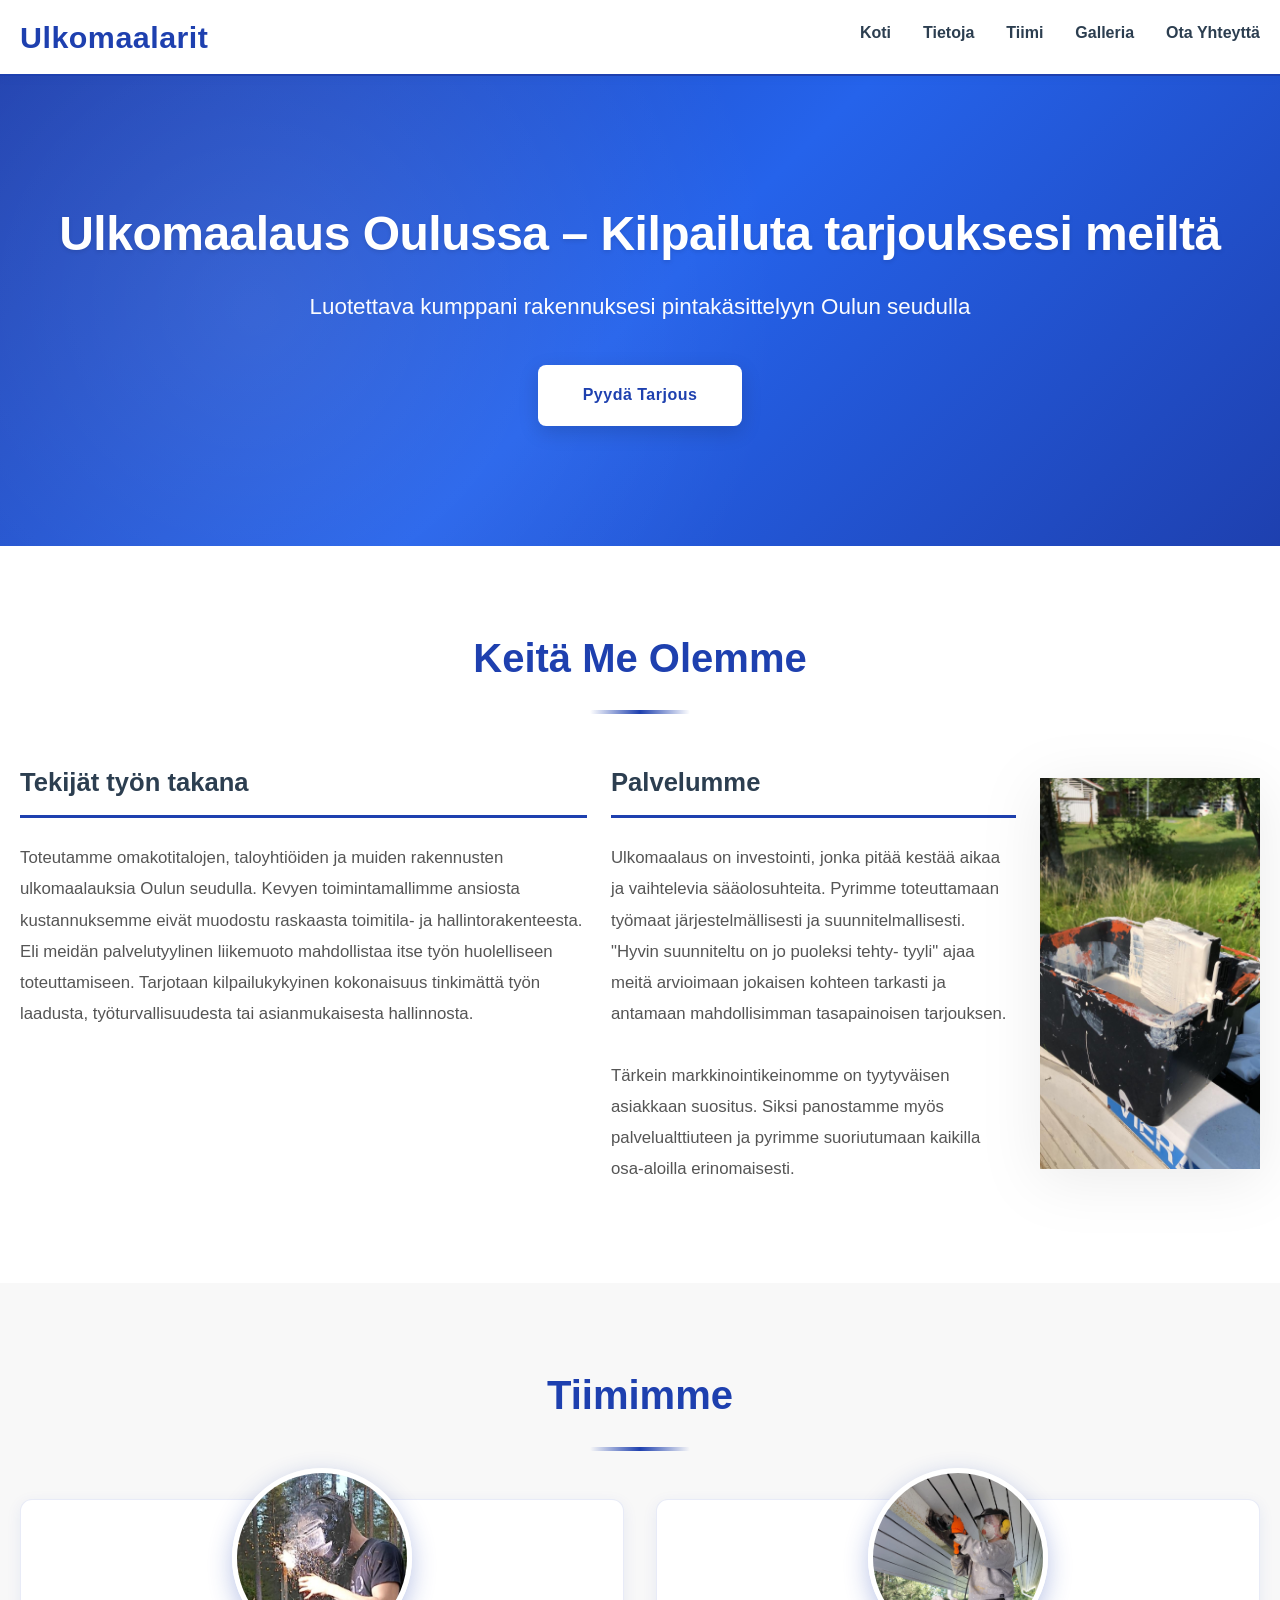
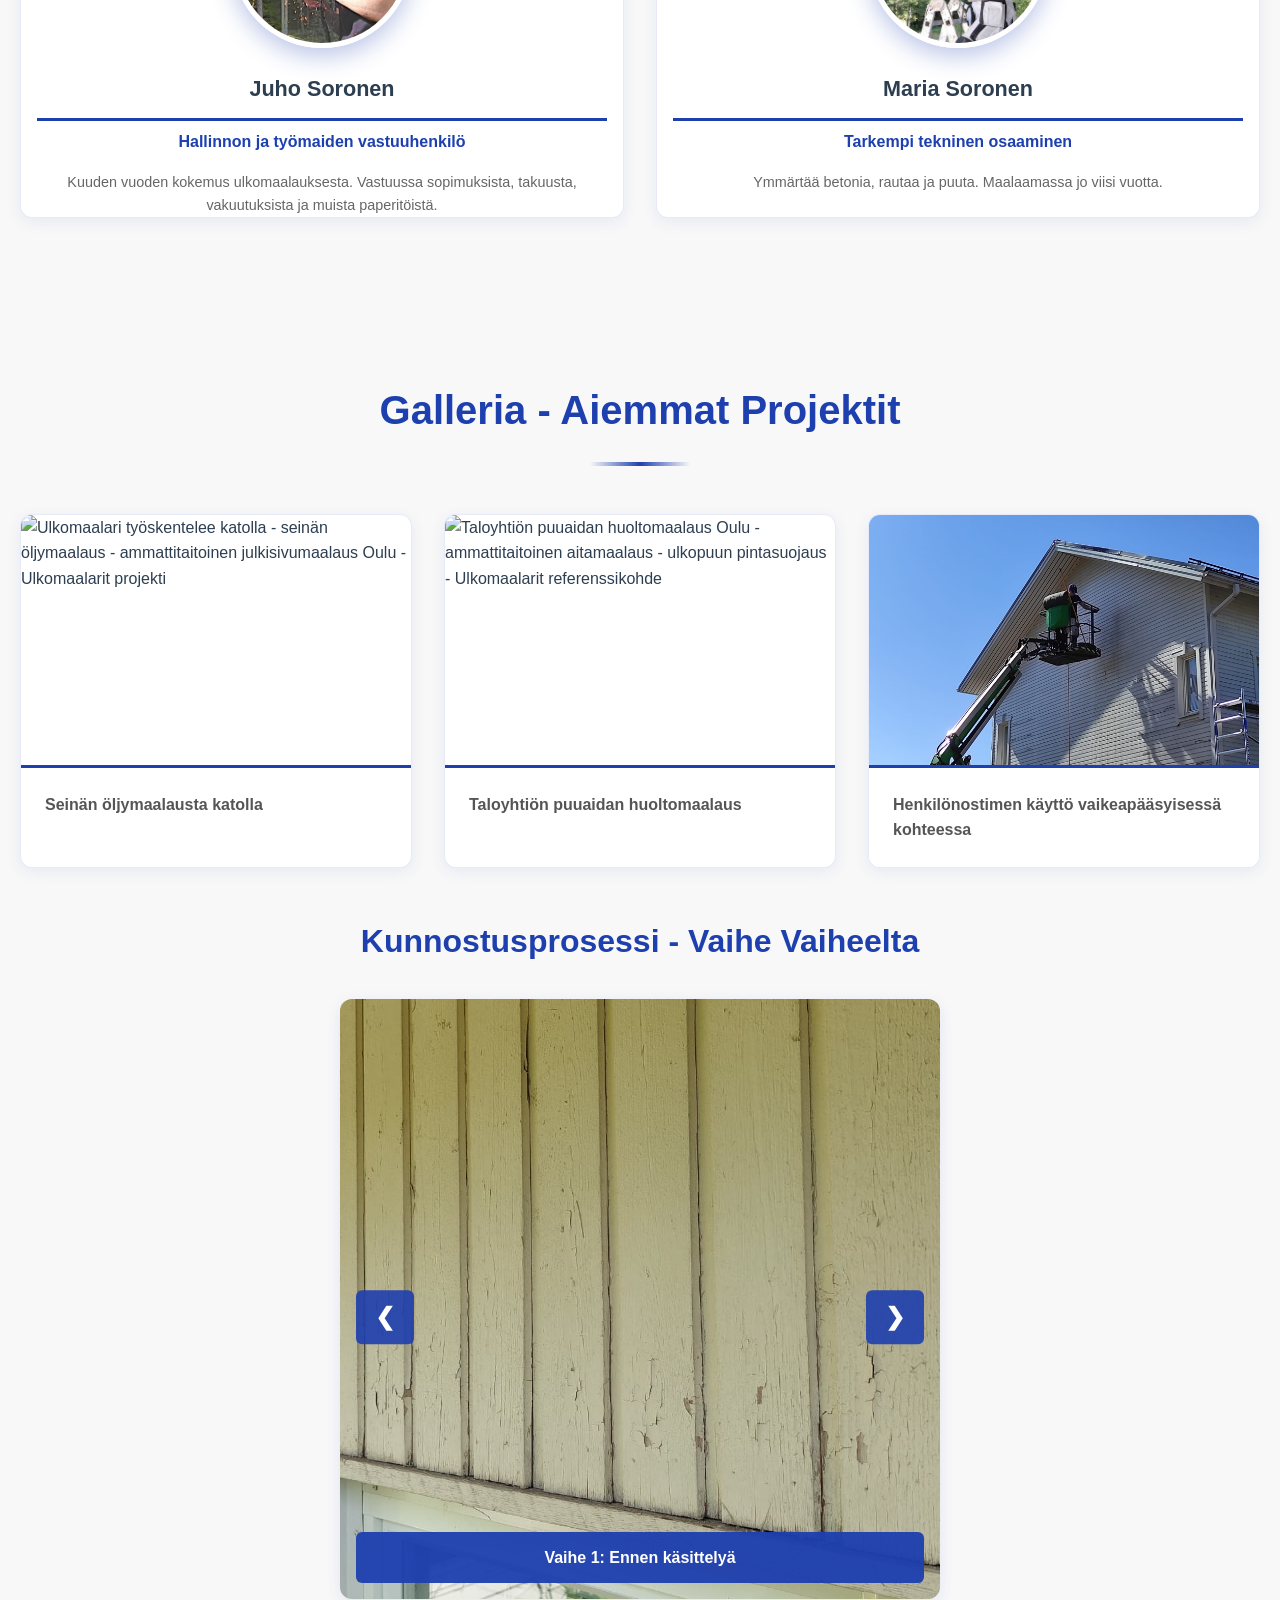
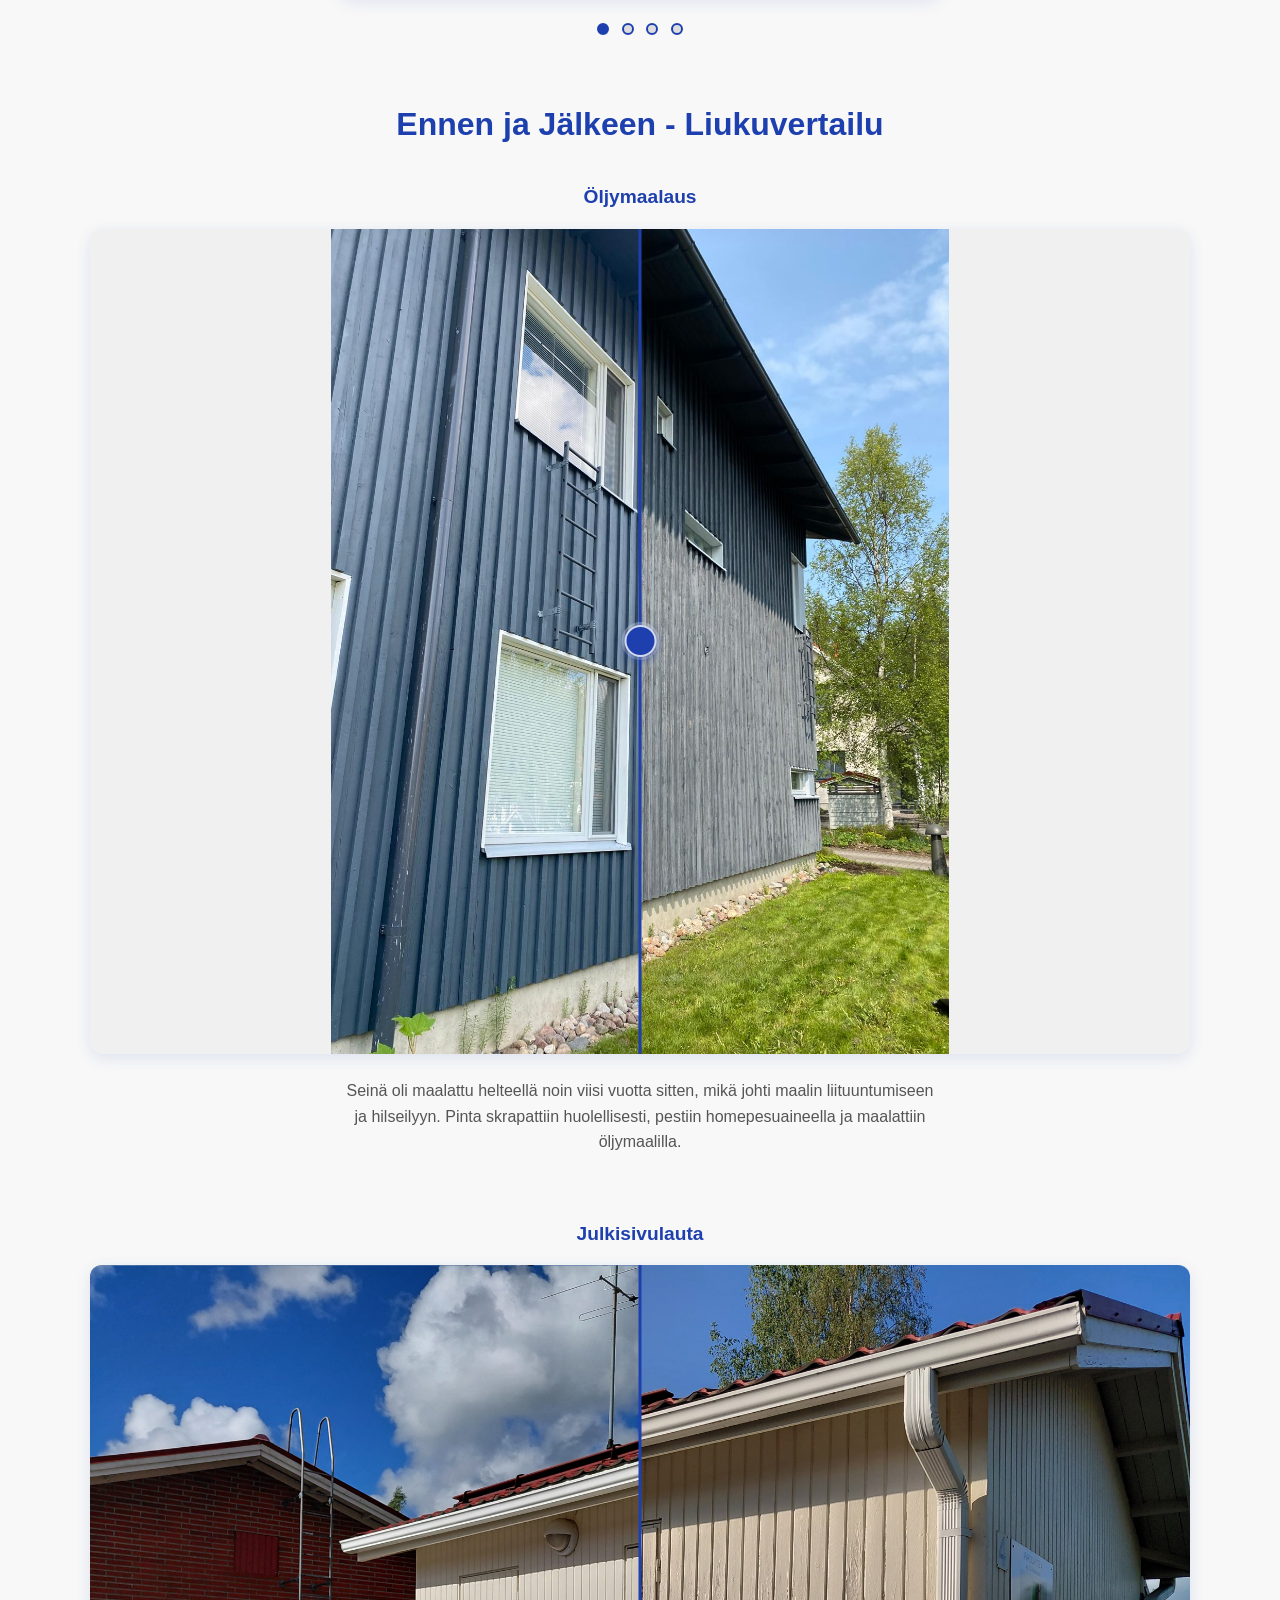
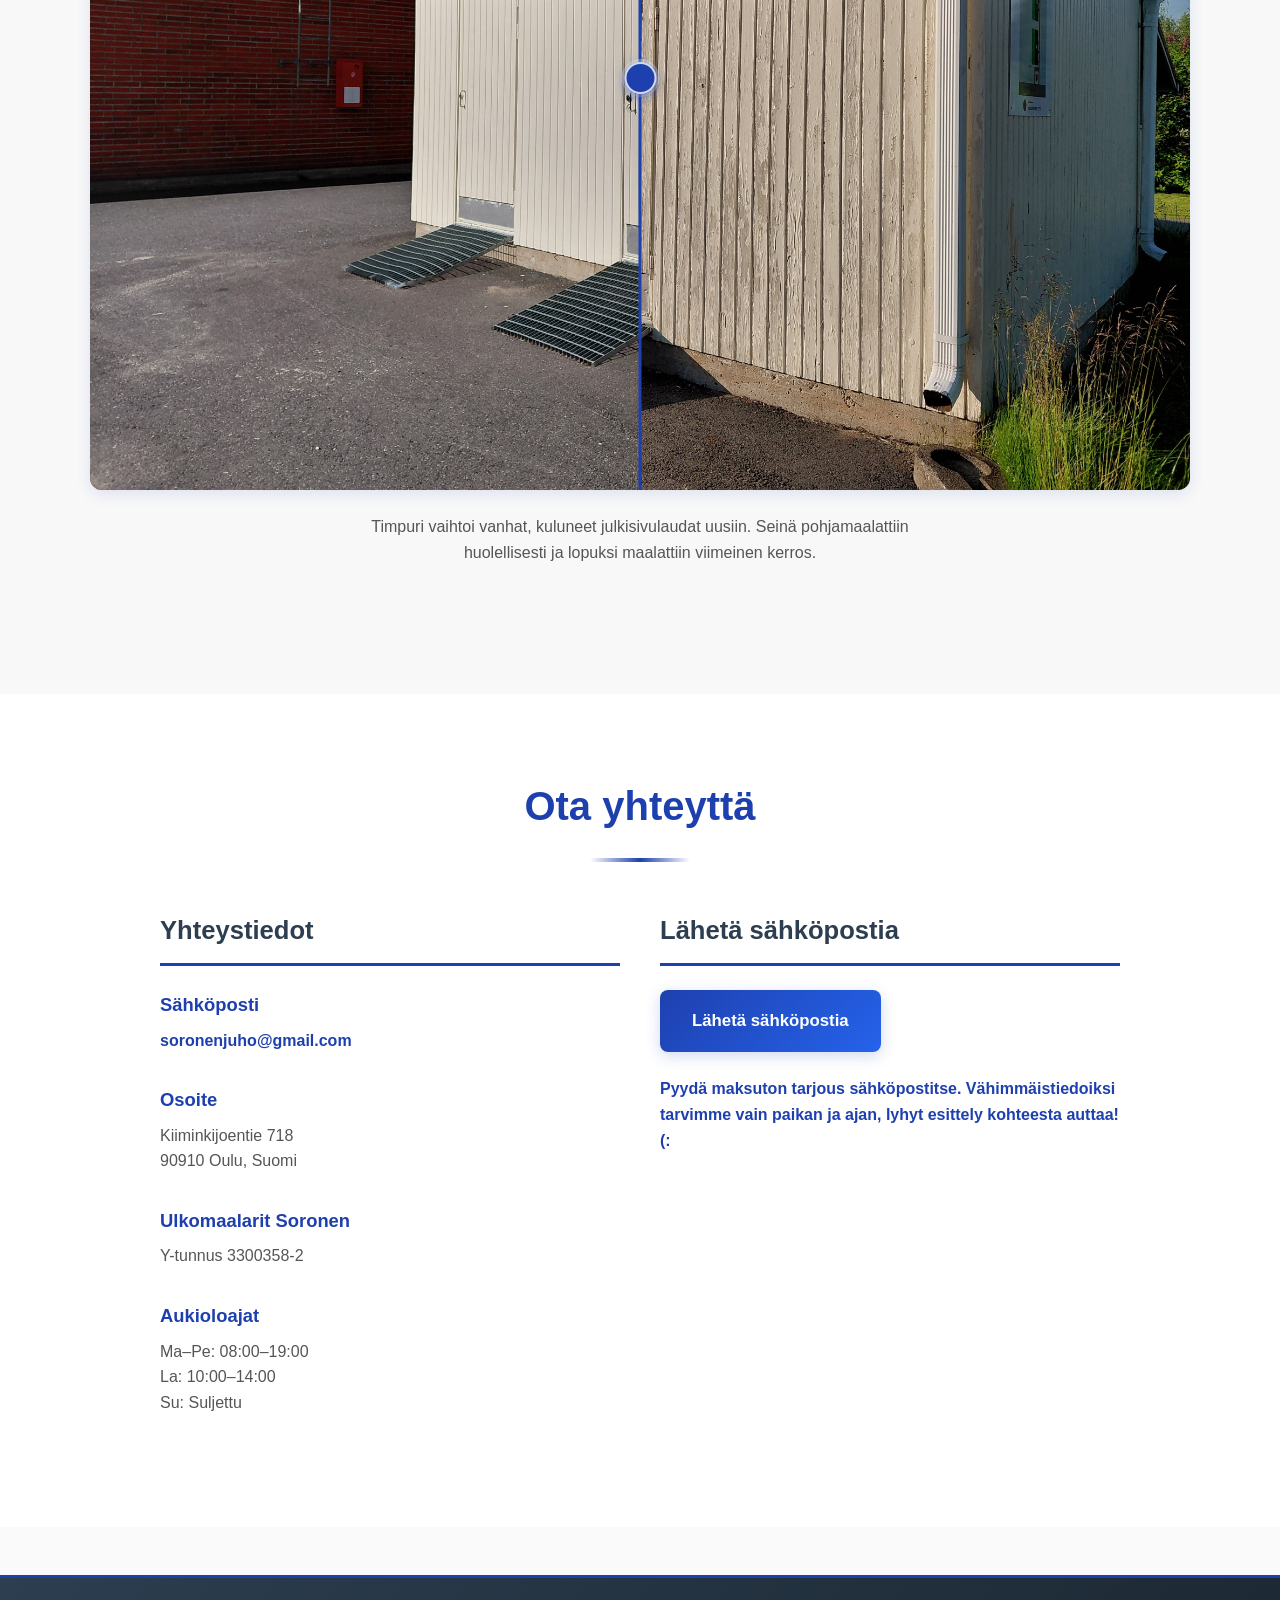
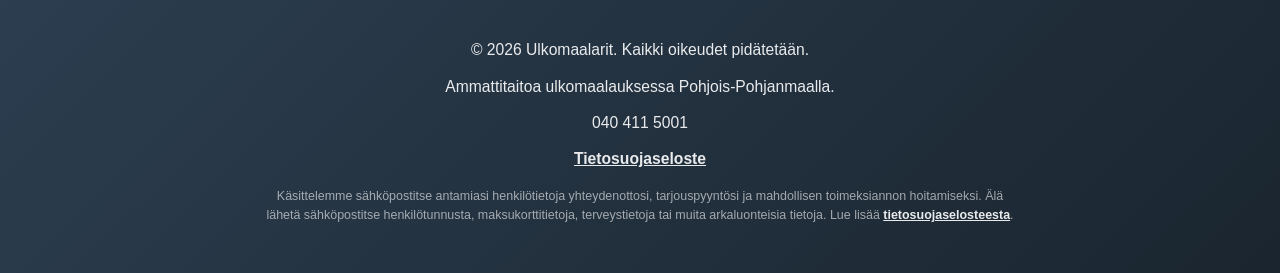
==== commit c7034a30: "Update team profile and comparison layout" ====
--- a/index.html
+++ b/index.html
@@ -279,10 +279,10 @@
             <h2>Tiimimme</h2>
             <div class="team-grid">
                 <div class="team-member">
-                    <img src="images/maalaus-juho-profiilikuva.jpeg" alt="Juho Soronen - Ulkomaalarit työmääpäällikkö - ammattimaalari Oulu - yksityisasiakkaiden ulkomaalauspalvelut">
+                    <img src="images/juho hitsaamassa profiilikuva.jpg" alt="Juho hitsaamassa">
                     <h3>Juho Soronen</h3>
-                    <p class="team-role">Vastuuhenkilö</p>
-                    <p class="team-description">Kuuden vuoden kokemus ulkomaalauksesta.</p>
+                    <p class="team-role">Hallinnon ja työmaiden vastuuhenkilö</p>
+                    <p class="team-description">Kuuden vuoden kokemus ulkomaalauksesta. Vastuussa sopimuksista, takuusta, vakuutuksista ja muista paperitöistä.</p>
                 </div>
                 <div class="team-member">
                     <img src="images/Maria korjaamassa rautaa.jpg" alt="Maria hiomassa rautaa">
@@ -365,7 +365,8 @@
             <h3 style="text-align: center; color: #1E40AF; font-size: 2rem; margin-top: 4rem; margin-bottom: 2rem; font-weight: 800;">Ennen ja Jälkeen - Liukuvertailu</h3>
             <div class="slider-carousel-wrapper">
                 <div class="slider-carousel" id="sliderCarousel">
-                    <div class="carousel-slider-item active" data-before="images/maalaus-musta-oljymalaus-ennen.jpeg" data-after="images/maalaus-musta-oljymalaus-jalkeen.jpeg" data-label="Öljymaalaus">
+                    <div class="carousel-slider-item" data-before="images/maalaus-musta-oljymalaus-ennen.jpeg" data-after="images/maalaus-musta-oljymalaus-jalkeen.jpeg" data-label="Öljymaalaus">
+                        <div class="carousel-slider-label">Öljymaalaus</div>
                         <div class="before-after-slider" id="slider-1">
                             <img src="images/maalaus-musta-oljymalaus-ennen.jpeg" alt="Ennen - liituuntunut ja hilseillään maalipinta - heltevaurioitunut ulkoseinä - pintaremontti tarve Oulu - ammattimaalarin arvio" class="img-before">
                             <img src="images/maalaus-musta-oljymalaus-jalkeen.jpeg" alt="Jälkeen - uusi öljymaalipinta - skrapattu ja pestty homepesuaineella - kestävä ammattilaatuinen ulkomaalaus Oulu - Ulkomaalarit erikoisosaaminen" class="img-after">
@@ -377,6 +378,7 @@
                         <p class="slider-description">Seinä oli maalattu helteellä noin viisi vuotta sitten, mikä johti maalin liituuntumiseen ja hilseilyyn. Pinta skrapattiin huolellisesti, pestiin homepesuaineella ja maalattiin öljymaalilla.</p>
                     </div>
                     <div class="carousel-slider-item" data-before="images/maalaus-julkisivulauta-ennen.jpeg" data-after="images/maalaus-julkisivulauta-jalkeen.jpeg" data-label="Julkisivulauta">
+                        <div class="carousel-slider-label">Julkisivulauta</div>
                         <div class="before-after-slider" id="slider-0">
                             <img src="images/maalaus-julkisivulauta-ennen.jpeg" alt="Ennen - vanhat kuluneet julkisivulaudat - vaurioitunut puupinta - kunnostusta tarvitseva seinä - ulkomaalausremontti Oulu" class="img-before">
                             <img src="images/maalaus-julkisivulauta-jalkeen.jpeg" alt="Jälkeen - uudet julkisivulaudat - pohjamaalattu seinä - ammattitimpurin ja maalarin yhteistyö - laadukas lopputulos Oulu Ulkomaalarit" class="img-after">
@@ -388,14 +390,9 @@
                         <p class="slider-description">Timpuri vaihtoi vanhat, kuluneet julkisivulaudat uusiin. Seinä pohjamaalattiin huolellisesti ja lopuksi maalattiin viimeinen kerros.</p>
                     </div>
                 </div>
-                <button class="carousel-slider-button prev" onclick="changeSliderImage(-1)">&#10094;</button>
-                <button class="carousel-slider-button next" onclick="changeSliderImage(1)">&#10095;</button>
-                <div class="carousel-slider-label" id="sliderLabel">Öljymaalaus</div>
             </div>
 
             <script>
-                let currentSliderIndex = 0;
-                const sliderItems = document.querySelectorAll('.carousel-slider-item');
                 const allSliders = document.querySelectorAll('.before-after-slider');
 
                 function initializeSlider(slider) {
@@ -447,20 +444,6 @@
                     });
 
                     afterImg.style.clipPath = 'inset(0 50% 0 0)';
-                }
-
-                function showSliderImage(index) {
-                    if (index >= sliderItems.length) currentSliderIndex = 0;
-                    if (index < 0) currentSliderIndex = sliderItems.length - 1;
-
-                    sliderItems.forEach(item => item.classList.remove('active'));
-                    sliderItems[currentSliderIndex].classList.add('active');
-                    document.getElementById('sliderLabel').textContent = sliderItems[currentSliderIndex].dataset.label;
-                }
-
-                function changeSliderImage(n) {
-                    currentSliderIndex += n;
-                    showSliderImage(currentSliderIndex);
                 }
 
                 // Initialize all sliders
--- a/styles.css
+++ b/styles.css
@@ -90,10 +90,10 @@
 .dot:hover { transform: scale(1.2); }
 
 /* Before and After Slider */
-.slider-carousel-wrapper { position: relative; max-width: 800px; margin: 0 auto 3rem; padding: 0 80px; }
+.slider-carousel-wrapper { max-width: 1100px; margin: 0 auto 3rem; }
 .slider-carousel { position: relative; width: 100%; }
-.carousel-slider-item { display: none; }
-.carousel-slider-item.active { display: block; }
+.carousel-slider-item { display: block; margin-bottom: 4rem; }
+.carousel-slider-item:last-child { margin-bottom: 0; }
 .before-after-slider { position: relative; width: 100%; aspect-ratio: 4 / 3; overflow: hidden; border-radius: 12px; box-shadow: 0 4px 15px rgba(30, 64, 175, 0.12); cursor: grab; user-select: none; background: #f0f0f0; touch-action: none; }
 .before-after-slider:active { cursor: grabbing; }
 .img-before, .img-after { position: absolute; top: 0; left: 0; width: 100%; height: 100%; object-fit: contain; pointer-events: none; }
@@ -102,11 +102,7 @@
 .slider-divider { position: absolute; top: 0; left: 50%; width: 3px; height: 100%; background: #1E40AF; z-index: 3; pointer-events: none; transform: translateX(-50%); transition: left 0.05s ease-out; }
 .divider-line { width: 100%; height: 100%; background: #1E40AF; }
 .divider-ball { position: absolute; top: 50%; left: 50%; transform: translate(-50%, -50%); width: 32px; height: 32px; background: #1E40AF; border-radius: 50%; box-shadow: 0 3px 10px rgba(30, 64, 175, 0.6), 0 0 0 3px rgba(255, 255, 255, 0.3); border: 2px solid rgba(255, 255, 255, 0.8); }
-.carousel-slider-button { position: absolute; top: 50%; transform: translateY(-50%); background: rgba(30, 64, 175, 0.9); color: white; border: none; padding: 0.8rem 1.2rem; font-size: 1.5rem; border-radius: 50%; cursor: pointer; transition: all 0.3s; z-index: 10; }
-.carousel-slider-button.prev { left: 10px; }
-.carousel-slider-button.next { right: 10px; }
-.carousel-slider-button:hover { background: #1E40AF; transform: translateY(-50%) scale(1.1); }
-.carousel-slider-label { text-align: center; margin-top: 1.5rem; font-size: 1.2rem; font-weight: 700; color: #1E40AF; }
+.carousel-slider-label { text-align: center; margin: 0 0 1rem; font-size: 1.2rem; font-weight: 700; color: #1E40AF; }
 .slider-description { text-align: center; margin-top: 1.5rem; color: #555; font-size: 1rem; line-height: 1.6; max-width: 600px; margin-left: auto; margin-right: auto; font-weight: 500; }
 
 /* News */
@@ -187,12 +183,6 @@
     /* Gallery & Team grids */
     .gallery-grid, .team-grid, .news-grid { grid-template-columns: 1fr; }
     
-    /* Slider carousel - Adjust button positions */
-    .slider-carousel-wrapper { padding: 0 60px; }
-    .carousel-slider-button { padding: 0.6rem 1rem; font-size: 1.3rem; }
-    .carousel-slider-button.prev { left: 5px; }
-    .carousel-slider-button.next { right: 5px; }
-    
     /* Testimonials */
     .testimonial-card { padding: 2rem 1.5rem; }
     
@@ -231,12 +221,8 @@
     .carousel-dots { gap: 0.6rem; }
     .dot { width: 10px; height: 10px; }
     
-    /* Slider carousel - Stack controls better */
-    .slider-carousel-wrapper { padding: 0 50px; max-width: 100%; }
-    .carousel-slider-button { padding: 0.5rem 0.8rem; font-size: 1.2rem; }
-    .carousel-slider-button.prev { left: 2px; }
-    .carousel-slider-button.next { right: 2px; }
-    .carousel-slider-label { font-size: 1.1rem; margin-top: 1rem; }
+    /* Slider carousel - Stack sections with comfortable spacing */
+    .carousel-slider-label { font-size: 1.1rem; }
     .slider-description { font-size: 0.95rem; margin-top: 1rem; padding: 0 10px; }
     
     /* News cards - Better spacing */
@@ -265,5 +251,4 @@
 @media (max-width: 360px) {
     .hero h2 { font-size: 1.4rem; }
     .team-member img { width: 100px; height: 100px; }
-    .slider-carousel-wrapper { padding: 0 40px; }
-}
+}
